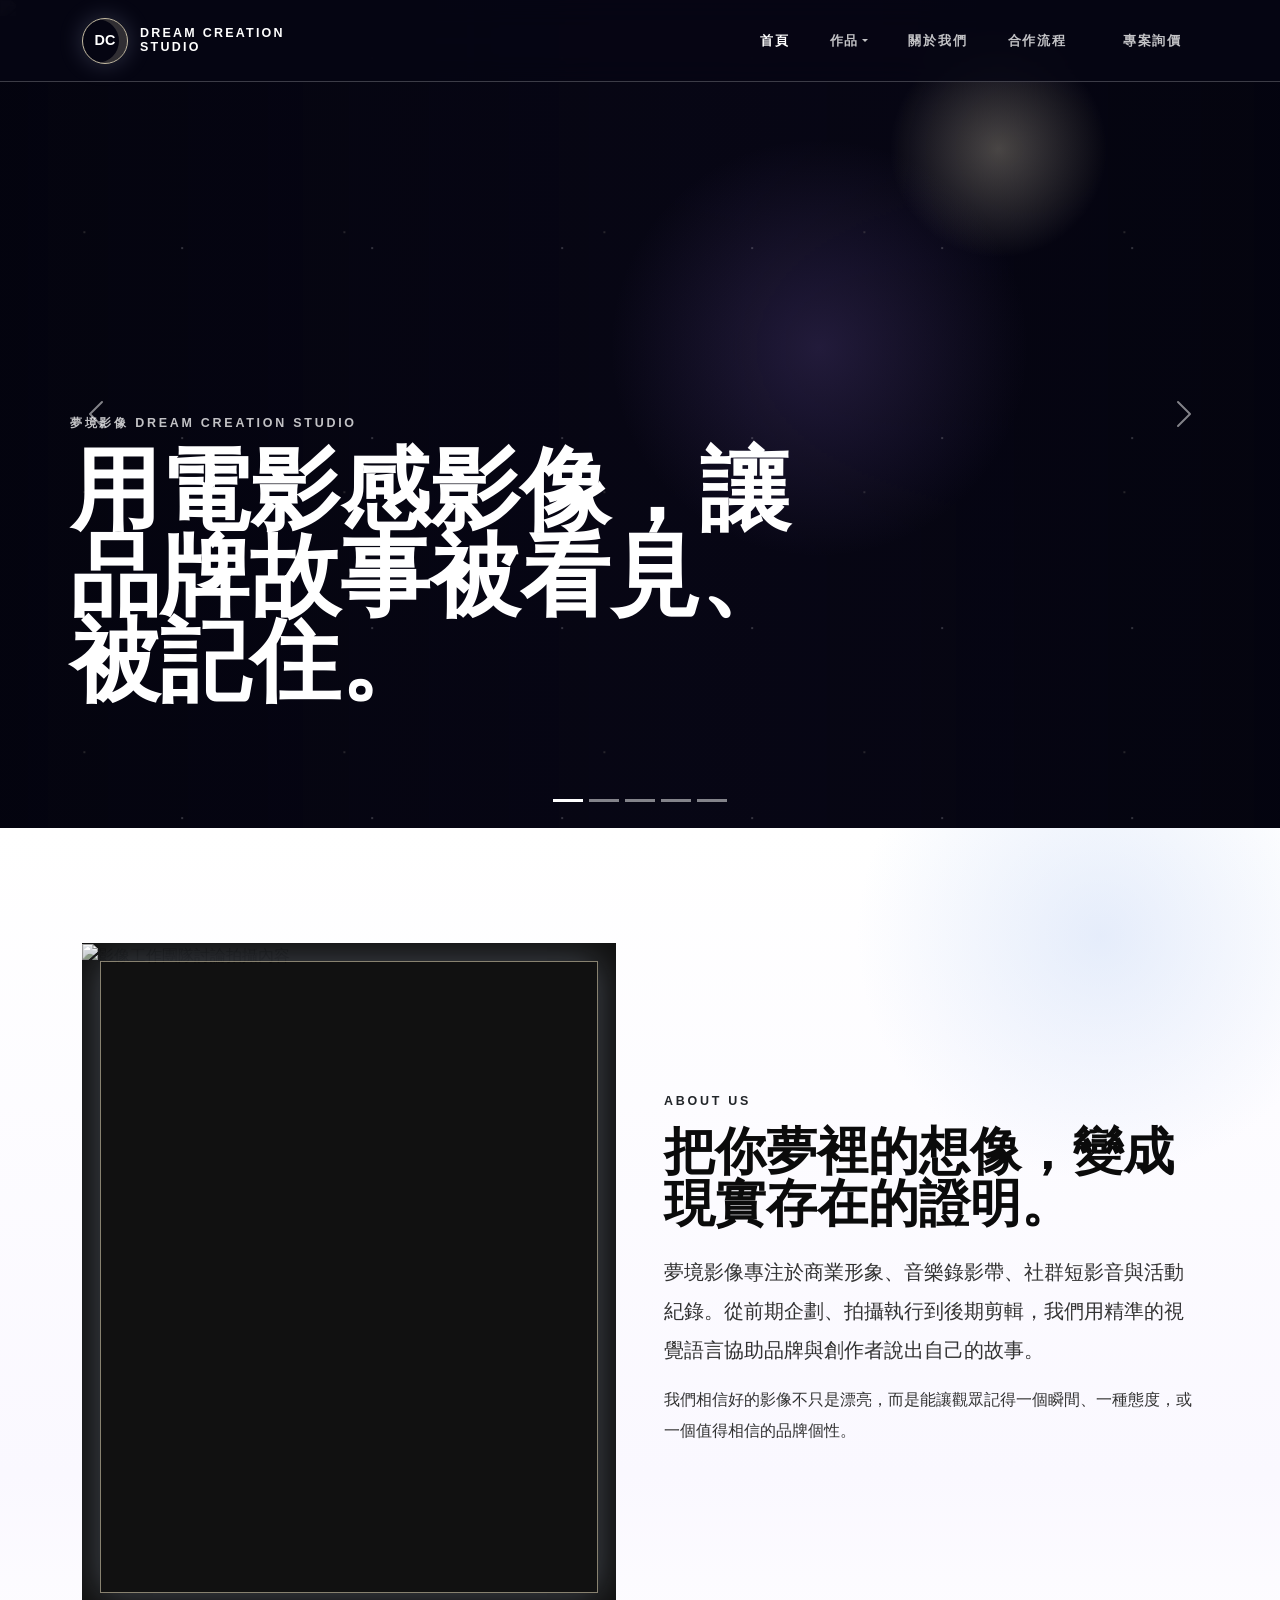
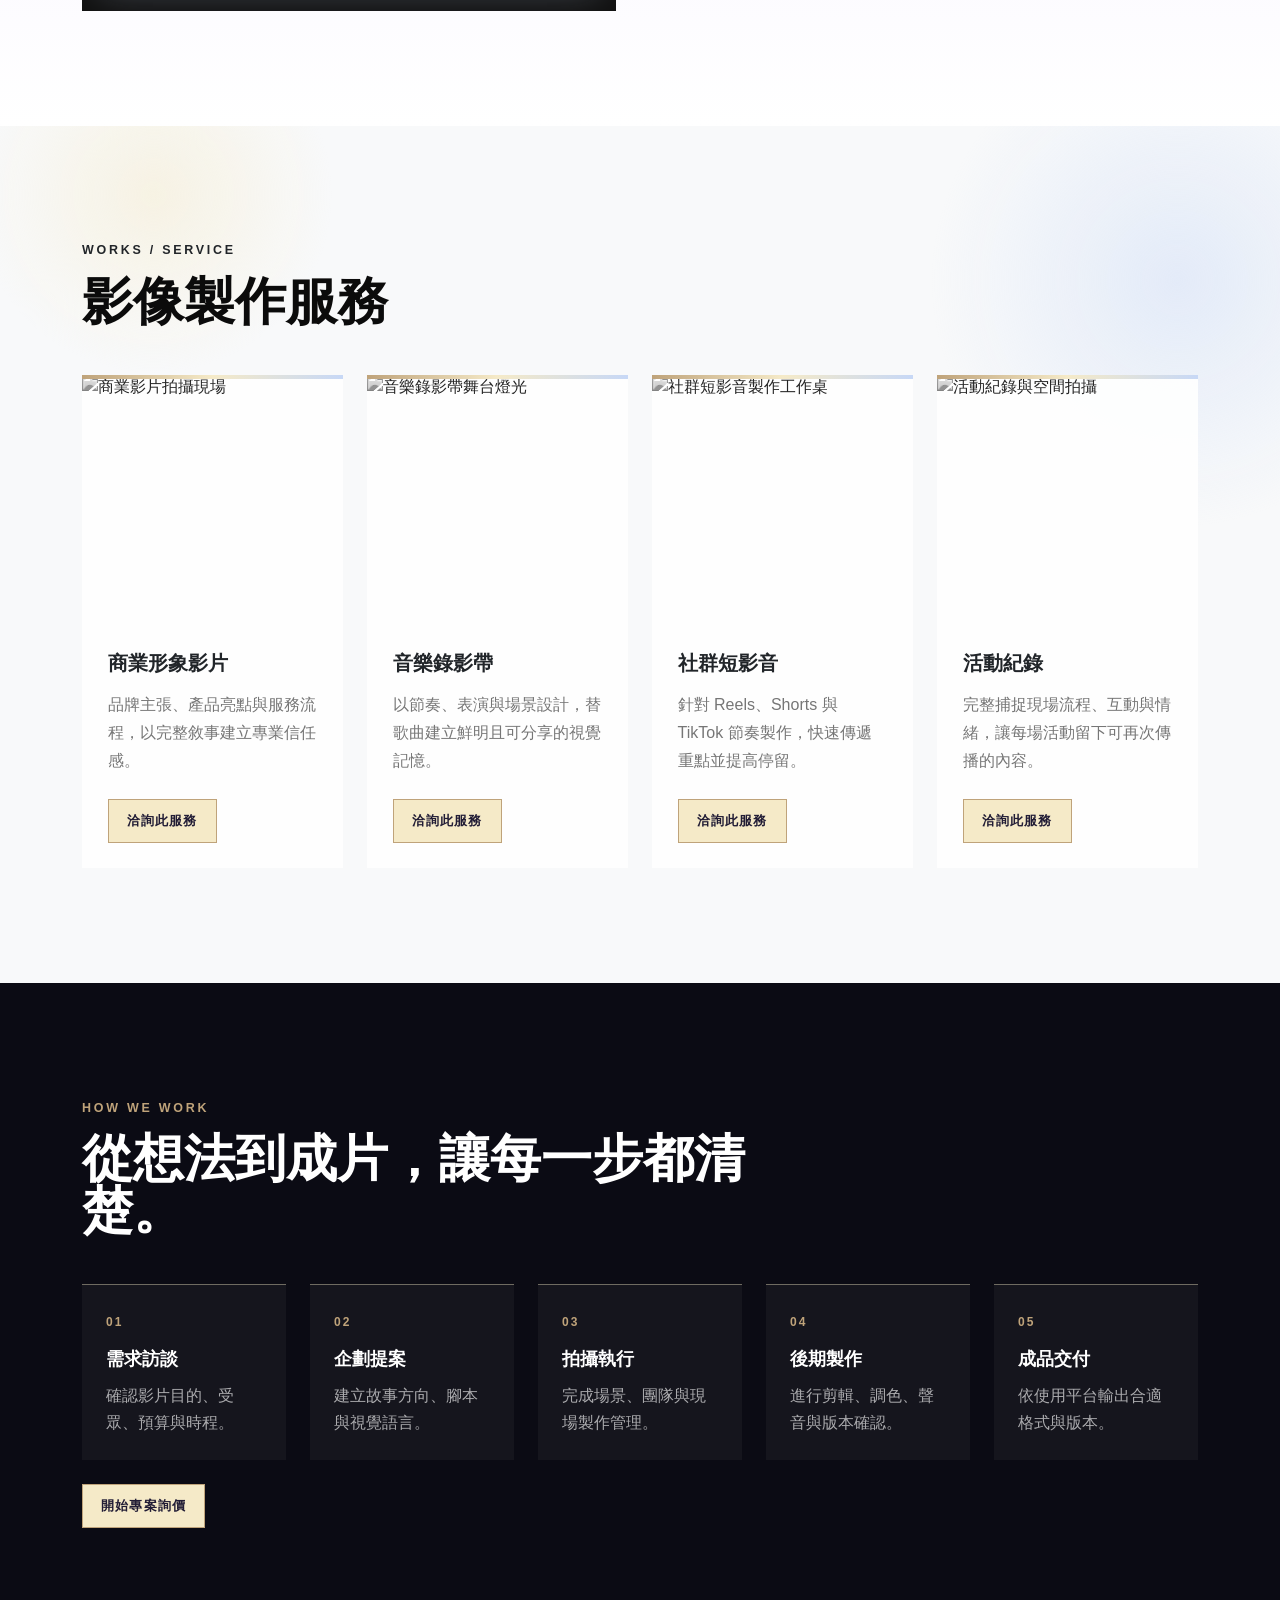
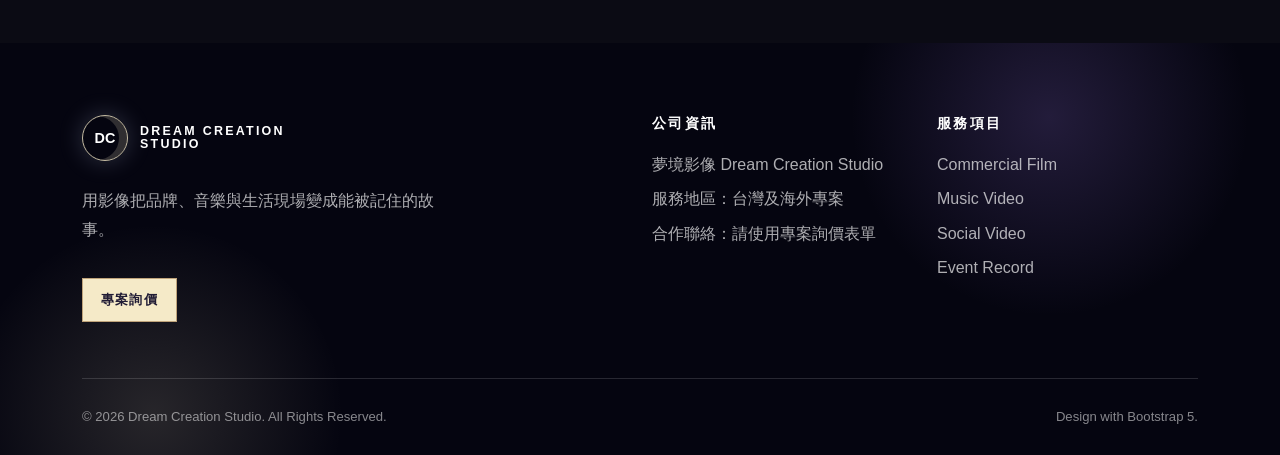
==== index.html @ 72cbb794 "更新網站並加入 Google Ads 轉換追蹤" ====
<!doctype html>
<html lang="zh-Hant">
  <head>
    <meta charset="utf-8">
    <meta name="viewport" content="width=device-width, initial-scale=1">
    <title>夢境影像 Dream Creation Studio｜商業影片、MV 與短影音製作</title>
    <meta name="description" content="夢境影像提供商業形象影片、音樂錄影帶、社群短影音與活動紀錄服務，從企劃、拍攝到後期製作，協助品牌與創作者說出值得被記住的故事。">
    <link href="bootstrap-5.3.8-dist/css/bootstrap.min.css" rel="stylesheet">
    <link rel="stylesheet" href="css/custom.css">
    <!-- 以下為Google tag GA4全域頁面追蹤(gtag.js) -->
    <script async src="https://www.googletagmanager.com/gtag/js?id=G-04LJ9PZG1F"></script>
    <script>
      window.dataLayer = window.dataLayer || [];
      function gtag(){dataLayer.push(arguments);}
      gtag('js', new Date());
      
      gtag('config', 'G-04LJ9PZG1F');
</script>


  </head>
  <body>
    <nav class="navbar navbar-expand-lg fixed-top navbar-dark studio-nav">
      <div class="container">
        <a class="navbar-brand" href="#top" aria-label="夢境影像 Dream Creation Studio 首頁">
          <span class="brand-mark">DC</span>
          <span class="brand-text">DREAM CREATION<br>STUDIO</span>
        </a>
        <button class="navbar-toggler" type="button" data-bs-toggle="collapse" data-bs-target="#mainNav" aria-controls="mainNav" aria-expanded="false" aria-label="切換選單">
          <span class="navbar-toggler-icon"></span>
        </button>
        <div class="collapse navbar-collapse" id="mainNav">
          <ul class="navbar-nav ms-auto align-items-lg-center gap-lg-4">
            <li class="nav-item"><a class="nav-link active" href="#top">首頁</a></li>
            <li class="nav-item dropdown">
              <a class="nav-link dropdown-toggle" href="commercial.html" role="button" data-bs-toggle="dropdown" aria-expanded="false">作品</a>
              <ul class="dropdown-menu dropdown-menu-dark">
                <li><a class="dropdown-item" href="commercial.html#commercial">商業影片</a></li>
                <li><a class="dropdown-item" href="commercial.html#music-video">音樂錄影帶</a></li>
                <li><a class="dropdown-item" href="commercial.html#social-video">社群短影音</a></li>
                <li><a class="dropdown-item" href="commercial.html#event-record">活動紀錄</a></li>
              </ul>
            </li>
            <li class="nav-item"><a class="nav-link" href="#about">關於我們</a></li>
            <li class="nav-item"><a class="nav-link" href="#process">合作流程</a></li>
            <li class="nav-item">
              <a class="nav-link btn btn-outline-light ms-lg-2 px-3" href="goal.html">專案詢價</a>
            </li>
          </ul>
        </div>
      </div>
    </nav>

    <main id="top">
      <section id="heroCarousel" class="carousel slide hero-carousel" data-bs-ride="carousel">
        <div class="carousel-indicators">
          <button type="button" data-bs-target="#heroCarousel" data-bs-slide-to="0" class="active" aria-current="true" aria-label="第一張"></button>
          <button type="button" data-bs-target="#heroCarousel" data-bs-slide-to="1" aria-label="第二張"></button>
          <button type="button" data-bs-target="#heroCarousel" data-bs-slide-to="2" aria-label="第三張"></button>
          <button type="button" data-bs-target="#heroCarousel" data-bs-slide-to="3" aria-label="第四張"></button>
          <button type="button" data-bs-target="#heroCarousel" data-bs-slide-to="4" aria-label="第五張"></button>
        </div>
        <div class="carousel-inner">
          <div class="carousel-item active">
            <img src="https://images.unsplash.com/photo-1492691527719-9d1e07e534b4?auto=format&fit=crop&w=1800&q=85" class="d-block w-100" alt="攝影棚中的專業攝影機">
            <div class="carousel-caption">
              <p class="section-kicker">夢境影像 Dream Creation Studio</p>
              <h1>用電影感影像，讓品牌故事被看見、被記住。</h1>
            </div>
          </div>
          <div class="carousel-item">
            <img src="https://images.unsplash.com/photo-1500530855697-b586d89ba3ee?auto=format&fit=crop&w=1800&q=85" class="d-block w-100" alt="戶外拍攝場景">
            <div class="carousel-caption">
              <p class="section-kicker">Commercial Film</p>
              <h2>我們不只製作影片。我們講述故事。</h2>
            </div>
          </div>
          <div class="carousel-item">
            <img src="https://images.unsplash.com/photo-1516280440614-37939bbacd81?auto=format&fit=crop&w=1800&q=85" class="d-block w-100" alt="演唱會舞台燈光">
            <div class="carousel-caption">
              <p class="section-kicker">Music Video</p>
              <h2>節奏、光線與敘事同步推進。</h2>
            </div>
          </div>
          <div class="carousel-item">
            <img src="https://images.unsplash.com/photo-1536240478700-b869070f9279?auto=format&fit=crop&w=1800&q=85" class="d-block w-100" alt="剪輯室與螢幕畫面">
            <div class="carousel-caption">
              <p class="section-kicker">Post Production</p>
              <h2>從初剪到成片，保留每個情緒轉折。</h2>
            </div>
          </div>
          <div class="carousel-item">
            <img src="https://images.unsplash.com/photo-1516035069371-29a1b244cc32?auto=format&fit=crop&w=1800&q=85" class="d-block w-100" alt="電影攝影機特寫">
            <div class="carousel-caption">
              <p class="section-kicker">Social Content</p>
              <h2>短影音也能有電影感的呼吸。</h2>
            </div>
          </div>
        </div>
        <button class="carousel-control-prev" type="button" data-bs-target="#heroCarousel" data-bs-slide="prev" aria-label="上一張">
          <span class="carousel-control-prev-icon" aria-hidden="true"></span>
        </button>
        <button class="carousel-control-next" type="button" data-bs-target="#heroCarousel" data-bs-slide="next" aria-label="下一張">
          <span class="carousel-control-next-icon" aria-hidden="true"></span>
        </button>
      </section>

      <section class="section-pad about-section" id="about">
        <div class="container">
          <div class="row align-items-center g-5">
            <div class="col-lg-6">
              <div class="about-image">
                <img src="https://images.unsplash.com/photo-1524253482453-3fed8d2fe12b?auto=format&fit=crop&w=1100&q=85" alt="影像工作團隊討論拍攝內容">
              </div>
            </div>
            <div class="col-lg-6">
              <p class="section-kicker text-dark">ABOUT US</p>
              <h2 class="display-title">把你夢裡的想像，變成現實存在的證明。</h2>
              <p class="lead-copy">夢境影像專注於商業形象、音樂錄影帶、社群短影音與活動紀錄。從前期企劃、拍攝執行到後期剪輯，我們用精準的視覺語言協助品牌與創作者說出自己的故事。</p>
              <p>我們相信好的影像不只是漂亮，而是能讓觀眾記得一個瞬間、一種態度，或一個值得相信的品牌個性。</p>
            </div>
          </div>
        </div>
      </section>

      <section class="section-pad product-section bg-light" id="products">
        <div class="container">
          <div class="section-heading">
            <p class="section-kicker text-dark">WORKS / SERVICE</p>
            <h2 class="display-title">影像製作服務</h2>
          </div>
          <div class="row g-4">
            <div class="col-md-6 col-xl-3">
              <article class="card product-card h-100">
                <img src="https://images.unsplash.com/photo-1505373877841-8d25f7d46678?auto=format&fit=crop&w=800&q=85" class="card-img-top" alt="商業影片拍攝現場">
                <div class="card-body">
                  <h3 class="card-title"><a href="commercial.html">商業形象影片</a></h3>
                  <p class="card-text">品牌主張、產品亮點與服務流程，以完整敘事建立專業信任感。</p>
                  <a href="goal.html?service=commercial" class="btnstyle" data-service-link="商業形象影片">洽詢此服務</a>
                </div>
              </article>
            </div>
            <div class="col-md-6 col-xl-3">
              <article class="card product-card h-100">
                <img src="https://images.unsplash.com/photo-1508973379184-7517410fb0bc?auto=format&fit=crop&w=800&q=85" class="card-img-top" alt="音樂錄影帶舞台燈光">
                <div class="card-body">
                  <h3 class="card-title">音樂錄影帶</h3>
                  <p class="card-text">以節奏、表演與場景設計，替歌曲建立鮮明且可分享的視覺記憶。</p>
                  <a href="goal.html?service=music-video" class="btnstyle" data-service-link="音樂錄影帶">洽詢此服務</a>
                </div>
              </article>
            </div>
            <div class="col-md-6 col-xl-3">
              <article class="card product-card h-100">
                <img src="https://images.unsplash.com/photo-1516321497487-e288fb19713f?auto=format&fit=crop&w=800&q=85" class="card-img-top" alt="社群短影音製作工作桌">
                <div class="card-body">
                  <h3 class="card-title">社群短影音</h3>
                  <p class="card-text">針對 Reels、Shorts 與 TikTok 節奏製作，快速傳遞重點並提高停留。</p>
                  <a href="goal.html?service=social-video" class="btnstyle" data-service-link="社群短影音">洽詢此服務</a>
                </div>
              </article>
            </div>
            <div class="col-md-6 col-xl-3">
              <article class="card product-card h-100">
                <img src="https://images.unsplash.com/photo-1497366754035-f200968a6e72?auto=format&fit=crop&w=800&q=85" class="card-img-top" alt="活動紀錄與空間拍攝">
                <div class="card-body">
                  <h3 class="card-title">活動紀錄</h3>
                  <p class="card-text">完整捕捉現場流程、互動與情緒，讓每場活動留下可再次傳播的內容。</p>
                  <a href="goal.html?service=event-record" class="btnstyle" data-service-link="活動紀錄">洽詢此服務</a>
                </div>
              </article>
            </div>
          </div>
        </div>
      </section>

      <section class="section-pad process-section" id="process">
        <div class="container">
          <div class="section-heading">
            <p class="section-kicker">HOW WE WORK</p>
            <h2 class="display-title">從想法到成片，讓每一步都清楚。</h2>
          </div>
          <div class="row g-4 process-grid">
            <div class="col-md-6 col-xl"><article><span>01</span><h3>需求訪談</h3><p>確認影片目的、受眾、預算與時程。</p></article></div>
            <div class="col-md-6 col-xl"><article><span>02</span><h3>企劃提案</h3><p>建立故事方向、腳本與視覺語言。</p></article></div>
            <div class="col-md-6 col-xl"><article><span>03</span><h3>拍攝執行</h3><p>完成場景、團隊與現場製作管理。</p></article></div>
            <div class="col-md-6 col-xl"><article><span>04</span><h3>後期製作</h3><p>進行剪輯、調色、聲音與版本確認。</p></article></div>
            <div class="col-md-6 col-xl"><article><span>05</span><h3>成品交付</h3><p>依使用平台輸出合適格式與版本。</p></article></div>
          </div>
          <a class="btnstyle mt-4" href="goal.html">開始專案詢價</a>
        </div>
      </section>
    </main>

    <footer class="site-footer" id="contact">
      <div class="container">
        <div class="row gy-4">
          <div class="col-lg-5">
            <a class="footer-brand" href="#top">
              <span class="brand-mark">DC</span>
              <span class="brand-text">DREAM CREATION<br>STUDIO</span>
            </a>
            <p class="footer-copy">用影像把品牌、音樂與生活現場變成能被記住的故事。</p>
            <a class="btnstyle" href="goal.html">專案詢價</a>
          </div>
          <div class="col-sm-6 col-lg-3 offset-lg-1">
            <h2 class="footer-title">公司資訊</h2>
            <ul class="footer-list">
              <li>夢境影像 Dream Creation Studio</li>
              <li>服務地區：台灣及海外專案</li>
              <li>合作聯絡：請使用專案詢價表單</li>
            </ul>
          </div>
          <div class="col-sm-6 col-lg-3">
            <h2 class="footer-title">服務項目</h2>
            <ul class="footer-list">
              <li>Commercial Film</li>
              <li>Music Video</li>
              <li>Social Video</li>
              <li>Event Record</li>
            </ul>
          </div>
        </div>
        <div class="copyright">
          <span>© 2026 Dream Creation Studio. All Rights Reserved.</span>
          <span>Design with Bootstrap 5.</span>
        </div>
      </div>
    </footer>

    <script>
      document.querySelectorAll('[data-service-link]').forEach(function (link) {
        link.addEventListener('click', function () {
          if (typeof gtag === 'function') {
            gtag('event', 'select_content', {
              content_type: 'service',
              item_id: link.dataset.serviceLink
            });
          }
        });
      });
    </script>
    <script src="bootstrap-5.3.8-dist/js/bootstrap.bundle.min.js"></script>
  </body>
</html>
---- css/custom.css ----
:root {
  --ink: #0b0b0b;
  --soft-ink: #323232;
  --paper: #f3f0f7;
  --line: rgba(255, 255, 255, 0.22);
  --muted: #767676;
  --dream: #bfa37a;
  --moon: #f5eac8;
  --mist: #c7d8f6;
}

html {
  scroll-behavior: smooth;
}

body {
  color: var(--ink);
  font-family: "Helvetica Neue", Arial, "Noto Sans TC", sans-serif;
  background: #fff;
  letter-spacing: 0;
}

img {
  max-width: 100%;
}

.studio-nav {
  min-height: 82px;
  background: rgba(7, 7, 20, 0.84);
  border-bottom: 1px solid var(--line);
  backdrop-filter: blur(14px);
}

.navbar-brand,
.footer-brand {
  display: inline-flex;
  align-items: center;
  gap: 12px;
  color: #fff;
  text-decoration: none;
}

.brand-mark {
  display: grid;
  width: 46px;
  height: 46px;
  place-items: center;
  border: 1px solid rgba(245, 234, 200, 0.8);
  border-radius: 50%;
  box-shadow: inset -8px 0 0 rgba(245, 234, 200, 0.18), 0 0 24px rgba(199, 216, 246, 0.22);
  font-size: 0.9rem;
  font-weight: 700;
}

.brand-text {
  font-size: 0.78rem;
  font-weight: 700;
  line-height: 1.12;
  letter-spacing: 0.18em;
}

.studio-nav .nav-link {
  color: rgba(255, 255, 255, 0.76);
  font-size: 0.8rem;
  font-weight: 700;
  letter-spacing: 0.14em;
  text-transform: uppercase;
}

.studio-nav .nav-link:hover,
.studio-nav .nav-link:focus,
.studio-nav .nav-link.active {
  color: #fff;
}

.dropdown-menu {
  --bs-dropdown-border-radius: 0;
  --bs-dropdown-link-hover-bg: #252525;
  border: 1px solid var(--line);
}

.hero-carousel {
  background: #050510;
}

.hero-carousel .carousel-item {
  height: clamp(620px, 92vh, 920px);
  min-height: 620px;
}

.hero-carousel img {
  height: 100%;
  object-fit: cover;
  filter: grayscale(70%) contrast(1.05) saturate(0.7);
  opacity: 0.66;
}

.hero-carousel .carousel-item::after {
  position: absolute;
  inset: 0;
  content: "";
  background:
    radial-gradient(circle at 78% 18%, rgba(245, 234, 200, 0.28), rgba(245, 234, 200, 0) 9%),
    radial-gradient(circle at 64% 42%, rgba(112, 87, 168, 0.26), rgba(112, 87, 168, 0) 22%),
    linear-gradient(90deg, rgba(4, 4, 15, 0.84), rgba(16, 12, 36, 0.26) 58%, rgba(4, 4, 15, 0.62));
  pointer-events: none;
}

.hero-carousel .carousel-item::before {
  position: absolute;
  inset: 0;
  z-index: 1;
  content: "";
  background-image:
    radial-gradient(circle, rgba(255, 255, 255, 0.72) 0 1px, transparent 1.5px),
    radial-gradient(circle, rgba(245, 234, 200, 0.55) 0 1px, transparent 1.5px);
  background-position: 8% 24%, 72% 18%;
  background-size: 190px 190px, 260px 260px;
  opacity: 0.25;
  pointer-events: none;
}

.carousel-caption {
  right: auto;
  bottom: 15%;
  left: max(1.5rem, calc((100vw - 1140px) / 2));
  z-index: 1;
  max-width: min(760px, calc(100vw - 3rem));
  padding: 0;
  text-align: left;
}

.carousel-caption h1,
.carousel-caption h2 {
  margin: 0;
  color: #fff;
  font-size: clamp(2.45rem, 7vw, 6.6rem);
  font-weight: 700;
  line-height: 0.95;
}

.section-kicker {
  margin-bottom: 1rem;
  color: rgba(255, 255, 255, 0.76);
  font-size: 0.78rem;
  font-weight: 800;
  letter-spacing: 0.22em;
  text-transform: uppercase;
}

.section-pad {
  padding: clamp(72px, 9vw, 128px) 0;
}

.about-section {
  position: relative;
  overflow: hidden;
  background:
    radial-gradient(circle at 86% 12%, rgba(199, 216, 246, 0.45), transparent 18%),
    linear-gradient(180deg, #fff, #faf8ff 72%, #fff);
}

.dream-orbit {
  position: absolute;
  top: 62px;
  right: max(18px, calc((100vw - 1140px) / 2));
  display: grid;
  gap: 12px;
  width: 140px;
  pointer-events: none;
}

.dream-orbit span {
  display: block;
  height: 1px;
  background: linear-gradient(90deg, transparent, rgba(112, 87, 168, 0.42), transparent);
}

.dream-orbit span:nth-child(2) {
  width: 72%;
  margin-left: auto;
}

.dream-orbit span:nth-child(3) {
  width: 44%;
  margin-left: 22%;
}

.about-image {
  position: relative;
  overflow: hidden;
  aspect-ratio: 4 / 5;
  background: #111;
}

.about-image::after {
  position: absolute;
  inset: 18px;
  content: "";
  border: 1px solid rgba(245, 234, 200, 0.52);
  box-shadow: 0 0 34px rgba(199, 216, 246, 0.28);
  pointer-events: none;
}

.about-image img {
  width: 100%;
  height: 100%;
  object-fit: cover;
  filter: grayscale(78%) saturate(0.82);
  transition: transform 0.45s ease;
}

.about-image:hover img {
  transform: scale(1.04);
}

.display-title {
  margin-bottom: 1.5rem;
  font-size: clamp(2rem, 4vw, 4.4rem);
  font-weight: 800;
  line-height: 1;
}

.lead-copy {
  color: var(--soft-ink);
  font-size: clamp(1.05rem, 2vw, 1.28rem);
  line-height: 1.9;
}

.dream-tags {
  display: flex;
  flex-wrap: wrap;
  gap: 10px;
  margin-top: 2rem;
}

.dream-tags span {
  padding: 0.55rem 0.9rem;
  color: #211c35;
  font-size: 0.76rem;
  font-weight: 800;
  letter-spacing: 0.14em;
  text-transform: uppercase;
  border: 1px solid rgba(112, 87, 168, 0.28);
  border-radius: 999px;
  background: rgba(255, 255, 255, 0.66);
}

.about-section p:not(.section-kicker) {
  color: var(--soft-ink);
  line-height: 1.9;
}

.product-section {
  background:
    radial-gradient(circle at 12% 8%, rgba(245, 234, 200, 0.45), transparent 13%),
    radial-gradient(circle at 92% 18%, rgba(199, 216, 246, 0.42), transparent 18%),
    var(--paper);
}

.section-heading {
  max-width: 720px;
  margin-bottom: 3rem;
}

.product-card {
  position: relative;
  overflow: hidden;
  border: 0;
  border-radius: 0;
  background: rgba(255, 255, 255, 0.9);
  box-shadow: none;
  transition: transform 0.25s ease, box-shadow 0.25s ease;
}

.product-card::before {
  position: absolute;
  top: 0;
  left: 0;
  z-index: 1;
  width: 100%;
  height: 4px;
  content: "";
  background: linear-gradient(90deg, var(--dream), var(--moon), var(--mist));
}

.product-card:hover {
  transform: translateY(-8px);
  box-shadow: 0 24px 60px rgba(0, 0, 0, 0.12);
}

.product-card .card-img-top {
  height: 250px;
  object-fit: cover;
  filter: grayscale(100%);
  border-radius: 0;
}

.product-card .card-body {
  min-height: 220px;
  padding: 1.6rem;
}

.card-label {
  display: block;
  margin-bottom: 0.85rem;
  color: var(--dream);
  font-size: 0.68rem;
  font-weight: 800;
  letter-spacing: 0.16em;
}

.service-symbol {
  position: relative;
  display: block;
  width: 42px;
  height: 42px;
  margin-bottom: 1.25rem;
  border: 1px solid rgba(191, 163, 122, 0.55);
  border-radius: 50%;
}

.service-symbol::before,
.service-symbol::after {
  position: absolute;
  content: "";
}

.service-symbol::before {
  inset: 11px 13px;
  border: 1px solid var(--dream);
  border-radius: 3px;
}

.service-symbol::after {
  top: 15px;
  right: 8px;
  width: 9px;
  height: 12px;
  border: 1px solid var(--dream);
  transform: skewY(-18deg);
}

.service-symbol-frame::before {
  inset: 10px;
  border-radius: 0;
  box-shadow: inset 7px 0 0 rgba(191, 163, 122, 0.18);
}

.service-symbol-frame::after {
  inset: 17px 8px auto;
  width: 24px;
  height: 1px;
  border: 0;
  background: var(--dream);
  transform: none;
}

.service-symbol-spark::before {
  top: 9px;
  left: 20px;
  width: 1px;
  height: 24px;
  border: 0;
  background: var(--dream);
}

.service-symbol-spark::after {
  top: 20px;
  left: 9px;
  width: 24px;
  height: 1px;
  border: 0;
  background: var(--dream);
  transform: rotate(0deg);
}

.service-symbol-share::before {
  top: 11px;
  left: 11px;
  width: 7px;
  height: 7px;
  border: 1px solid var(--dream);
  border-radius: 50%;
  box-shadow: 15px 9px 0 -1px #fff, 15px 9px 0 0 var(--dream), 2px 18px 0 -1px #fff, 2px 18px 0 0 var(--dream);
}

.service-symbol-share::after {
  top: 19px;
  left: 16px;
  width: 17px;
  height: 1px;
  border: 0;
  background: var(--dream);
  transform: rotate(28deg);
  transform-origin: left center;
}

.product-card .card-title {
  margin-bottom: 1rem;
  font-size: 1.25rem;
  font-weight: 800;
}

.product-card .card-title a {
  color: inherit;
  text-decoration: none;
}

.product-card .card-title a:hover,
.product-card .card-title a:focus {
  color: var(--dream);
}

.product-card .card-text {
  color: var(--muted);
  line-height: 1.75;
}

.btnstyle {
  display: inline-block;
  padding: 0.7rem 1.15rem;
  margin-top: 0.5rem;
  color: #211c35;
  font-size: 0.82rem;
  font-weight: 800;
  letter-spacing: 0.08em;
  text-decoration: none;
  background: var(--moon);
  border: 1px solid var(--dream);
  transition: color 0.2s ease, background 0.2s ease, transform 0.2s ease;
}

.btnstyle:hover,
.btnstyle:focus {
  color: #fff;
  background: var(--dream);
  transform: translateY(-2px);
}

.portfolio-hero {
  padding: clamp(88px, 13vw, 160px) 0 clamp(72px, 9vw, 112px);
  color: #fff;
  background:
    radial-gradient(circle at 80% 18%, rgba(245, 234, 200, 0.25), transparent 14%),
    radial-gradient(circle at 66% 52%, rgba(112, 87, 168, 0.32), transparent 28%),
    #050510;
}

.portfolio-hero .lead-copy {
  max-width: 680px;
  color: rgba(255, 255, 255, 0.74);
}

.portfolio-section {
  background: var(--paper);
}

.portfolio-card {
  padding: 2rem;
  background: #fff;
  border-top: 4px solid var(--dream);
  box-shadow: 0 16px 45px rgba(0, 0, 0, 0.08);
}

.portfolio-card h2 {
  margin-bottom: 1rem;
  font-size: 1.45rem;
  font-weight: 800;
}

.portfolio-card p:not(.section-kicker) {
  color: var(--muted);
  line-height: 1.8;
}

.portfolio-link {
  display: inline-block;
  margin-top: 1rem;
  color: #211c35;
  font-weight: 800;
  text-decoration-color: var(--dream);
  text-underline-offset: 0.3em;
}

.portfolio-link:hover,
.portfolio-link:focus {
  color: var(--dream);
}

.process-section {
  color: #fff;
  background: #0b0b14;
}

.process-section .section-kicker {
  color: var(--dream);
}

.process-grid article {
  height: 100%;
  padding: 1.5rem;
  border-top: 1px solid rgba(245, 234, 200, 0.4);
  background: rgba(255, 255, 255, 0.04);
}

.process-grid span {
  color: var(--dream);
  font-size: 0.75rem;
  font-weight: 800;
  letter-spacing: 0.18em;
}

.process-grid h3 {
  margin: 1rem 0 0.75rem;
  font-size: 1.1rem;
  font-weight: 800;
}

.process-grid p {
  margin: 0;
  color: rgba(255, 255, 255, 0.64);
  line-height: 1.7;
}

.portfolio-filter {
  display: flex;
  flex-wrap: wrap;
  gap: 0.75rem;
  margin-top: 2rem;
}

.portfolio-filter a {
  padding: 0.65rem 1rem;
  color: #fff;
  font-size: 0.82rem;
  font-weight: 700;
  text-decoration: none;
  border: 1px solid rgba(255, 255, 255, 0.3);
}

.portfolio-filter a:hover,
.portfolio-filter a:focus {
  color: #111;
  background: var(--moon);
}

.portfolio-group {
  padding-top: 92px;
  margin-top: -48px;
  margin-bottom: 5rem;
}

.portfolio-group > h2 {
  margin-bottom: 1.75rem;
  font-size: clamp(1.9rem, 4vw, 3.5rem);
  font-weight: 800;
}

.portfolio-card h3 {
  font-size: 1.45rem;
  font-weight: 800;
}

.portfolio-placeholder {
  display: inline-block;
  padding: 0.5rem 0.75rem;
  margin-top: 1rem;
  color: var(--muted);
  font-size: 0.78rem;
  border: 1px dashed rgba(0, 0, 0, 0.25);
}

.portfolio-cta {
  padding: clamp(2rem, 5vw, 4rem);
  color: #fff;
  background: #0b0b14;
}

.portfolio-cta p {
  max-width: 700px;
  color: rgba(255, 255, 255, 0.7);
}

.inquiry-hero {
  padding: clamp(80px, 12vw, 150px) 0;
  color: #fff;
  background: radial-gradient(circle at 80% 20%, rgba(191, 163, 122, 0.25), transparent 22%), #050510;
}

.inquiry-hero .lead-copy {
  max-width: 720px;
  color: rgba(255, 255, 255, 0.72);
}

.inquiry-section {
  background: var(--paper);
}

.inquiry-tips {
  display: grid;
  gap: 0.75rem;
  padding-left: 1.25rem;
  line-height: 1.7;
}

.form-note {
  padding: 1rem;
  margin-top: 2rem;
  color: #5f501f;
  font-size: 0.88rem;
  line-height: 1.7;
  border-left: 3px solid var(--dream);
  background: #fff8df;
}

.inquiry-form,
.form-success {
  padding: clamp(1.5rem, 4vw, 3rem);
  background: #fff;
}

.inquiry-form .form-label {
  font-size: 0.85rem;
  font-weight: 800;
}

.inquiry-form .form-control,
.inquiry-form .form-select {
  min-height: 50px;
  border-radius: 0;
  border-color: #c9c5ca;
}

.inquiry-form textarea.form-control {
  min-height: 150px;
}

.inquiry-form .form-control:focus,
.inquiry-form .form-select:focus {
  border-color: var(--dream);
  box-shadow: 0 0 0 0.2rem rgba(191, 163, 122, 0.2);
}

.form-success h2 {
  font-weight: 800;
}

.site-footer {
  padding: 72px 0 28px;
  color: #fff;
  background:
    radial-gradient(circle at 82% 18%, rgba(112, 87, 168, 0.28), transparent 18%),
    radial-gradient(circle at 12% 90%, rgba(245, 234, 200, 0.14), transparent 16%),
    #050510;
}

.footer-copy {
  max-width: 380px;
  margin: 1.6rem 0;
  color: rgba(255, 255, 255, 0.68);
  line-height: 1.8;
}

.social-links {
  display: flex;
  gap: 12px;
}

.social-links a {
  display: grid;
  width: 42px;
  height: 42px;
  place-items: center;
  color: #fff;
  border: 1px solid rgba(255, 255, 255, 0.28);
  text-decoration: none;
  transition: background 0.2s ease, color 0.2s ease;
}

.social-links a:hover,
.social-links a:focus {
  color: #000;
  background: #fff;
}

.footer-title {
  margin-bottom: 1.25rem;
  font-size: 0.9rem;
  font-weight: 800;
  letter-spacing: 0.16em;
  text-transform: uppercase;
}

.footer-list {
  display: grid;
  gap: 0.65rem;
  padding: 0;
  margin: 0;
  color: rgba(255, 255, 255, 0.68);
  list-style: none;
}

.copyright {
  display: flex;
  justify-content: space-between;
  gap: 1rem;
  padding-top: 28px;
  margin-top: 56px;
  color: rgba(255, 255, 255, 0.52);
  font-size: 0.82rem;
  border-top: 1px solid rgba(255, 255, 255, 0.14);
}

@media (max-width: 991.98px) {
  .studio-nav {
    min-height: 74px;
  }

  .navbar-collapse {
    padding: 1.2rem 0;
  }

  .studio-nav .navbar-collapse {
    max-height: calc(100vh - 74px);
    overflow-y: auto;
  }

  .studio-nav .btn.nav-link {
    display: inline-block;
    margin-top: 0.75rem;
  }

  .hero-carousel .carousel-item {
    height: 760px;
  }
}

@media (max-width: 575.98px) {
  .hero-carousel .carousel-item {
    height: 680px;
    min-height: 680px;
  }

  .carousel-caption {
    bottom: 12%;
  }

  .copyright {
    flex-direction: column;
  }
}
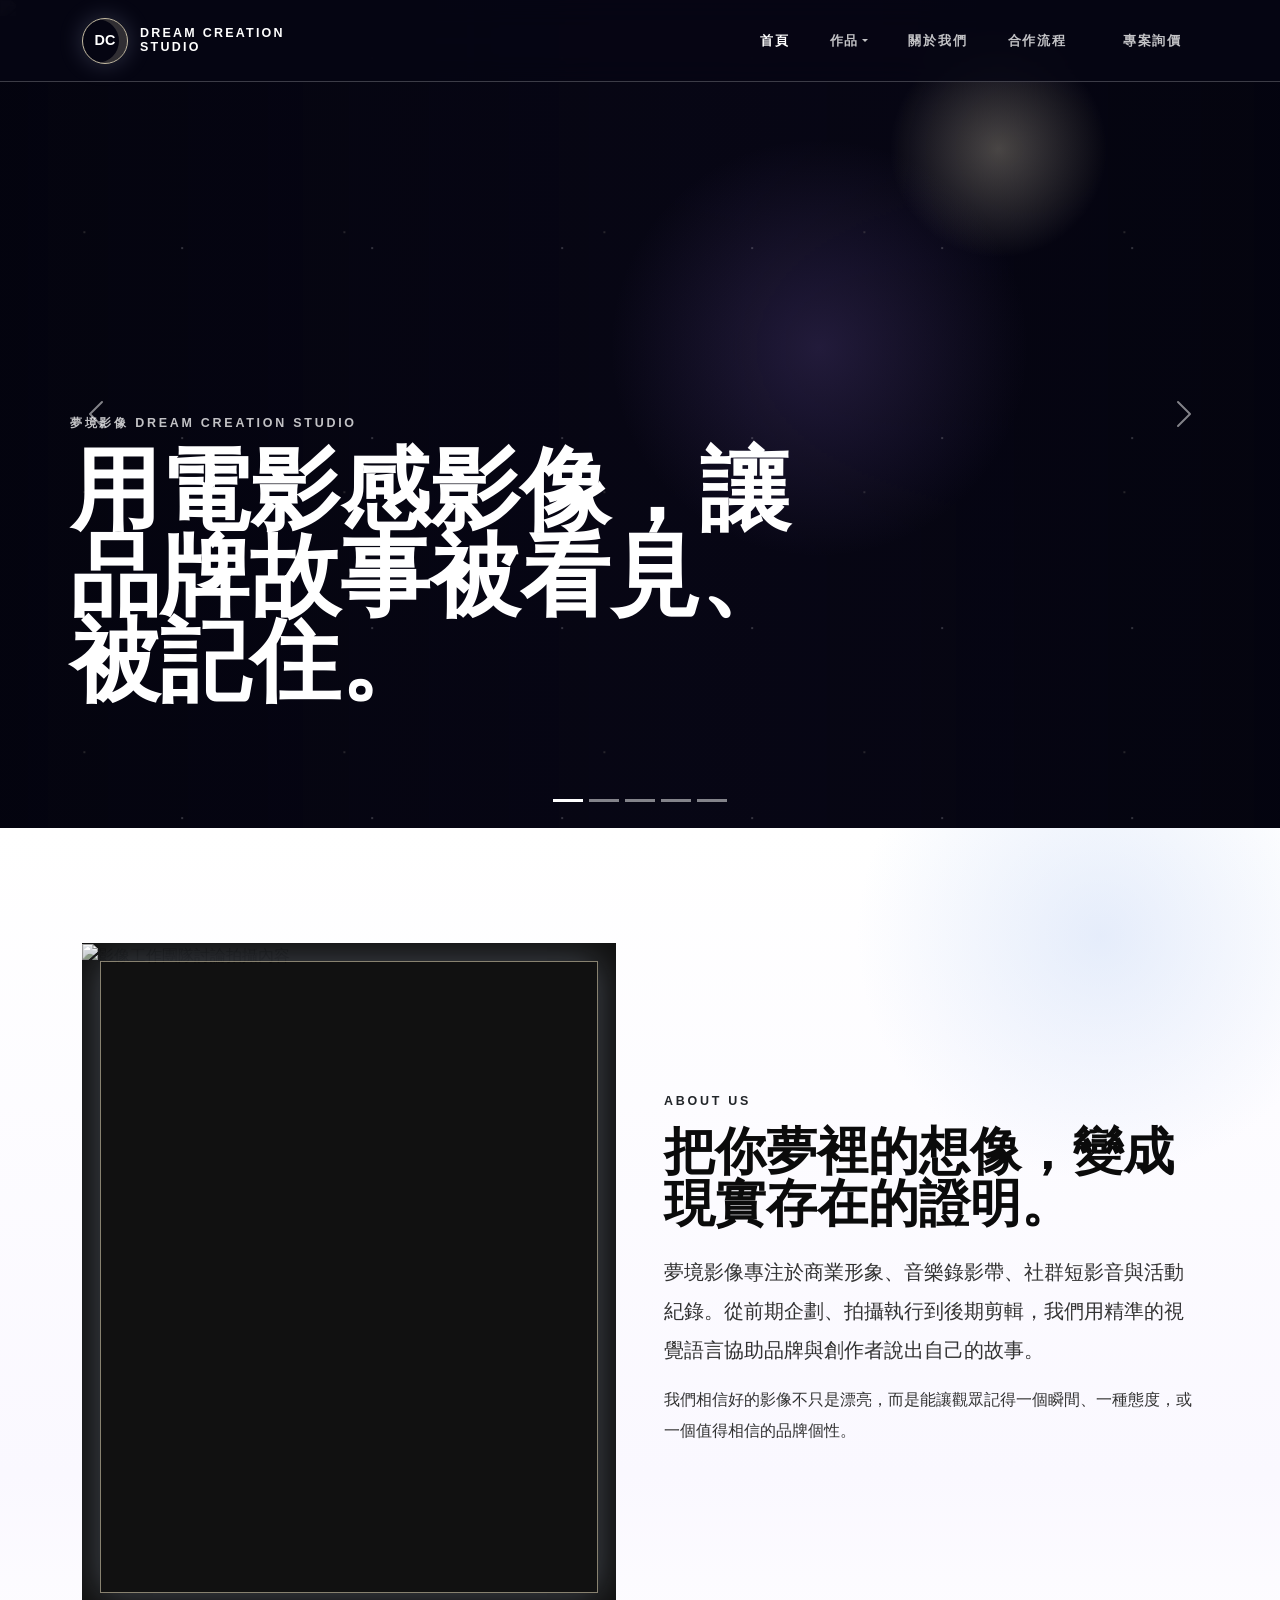
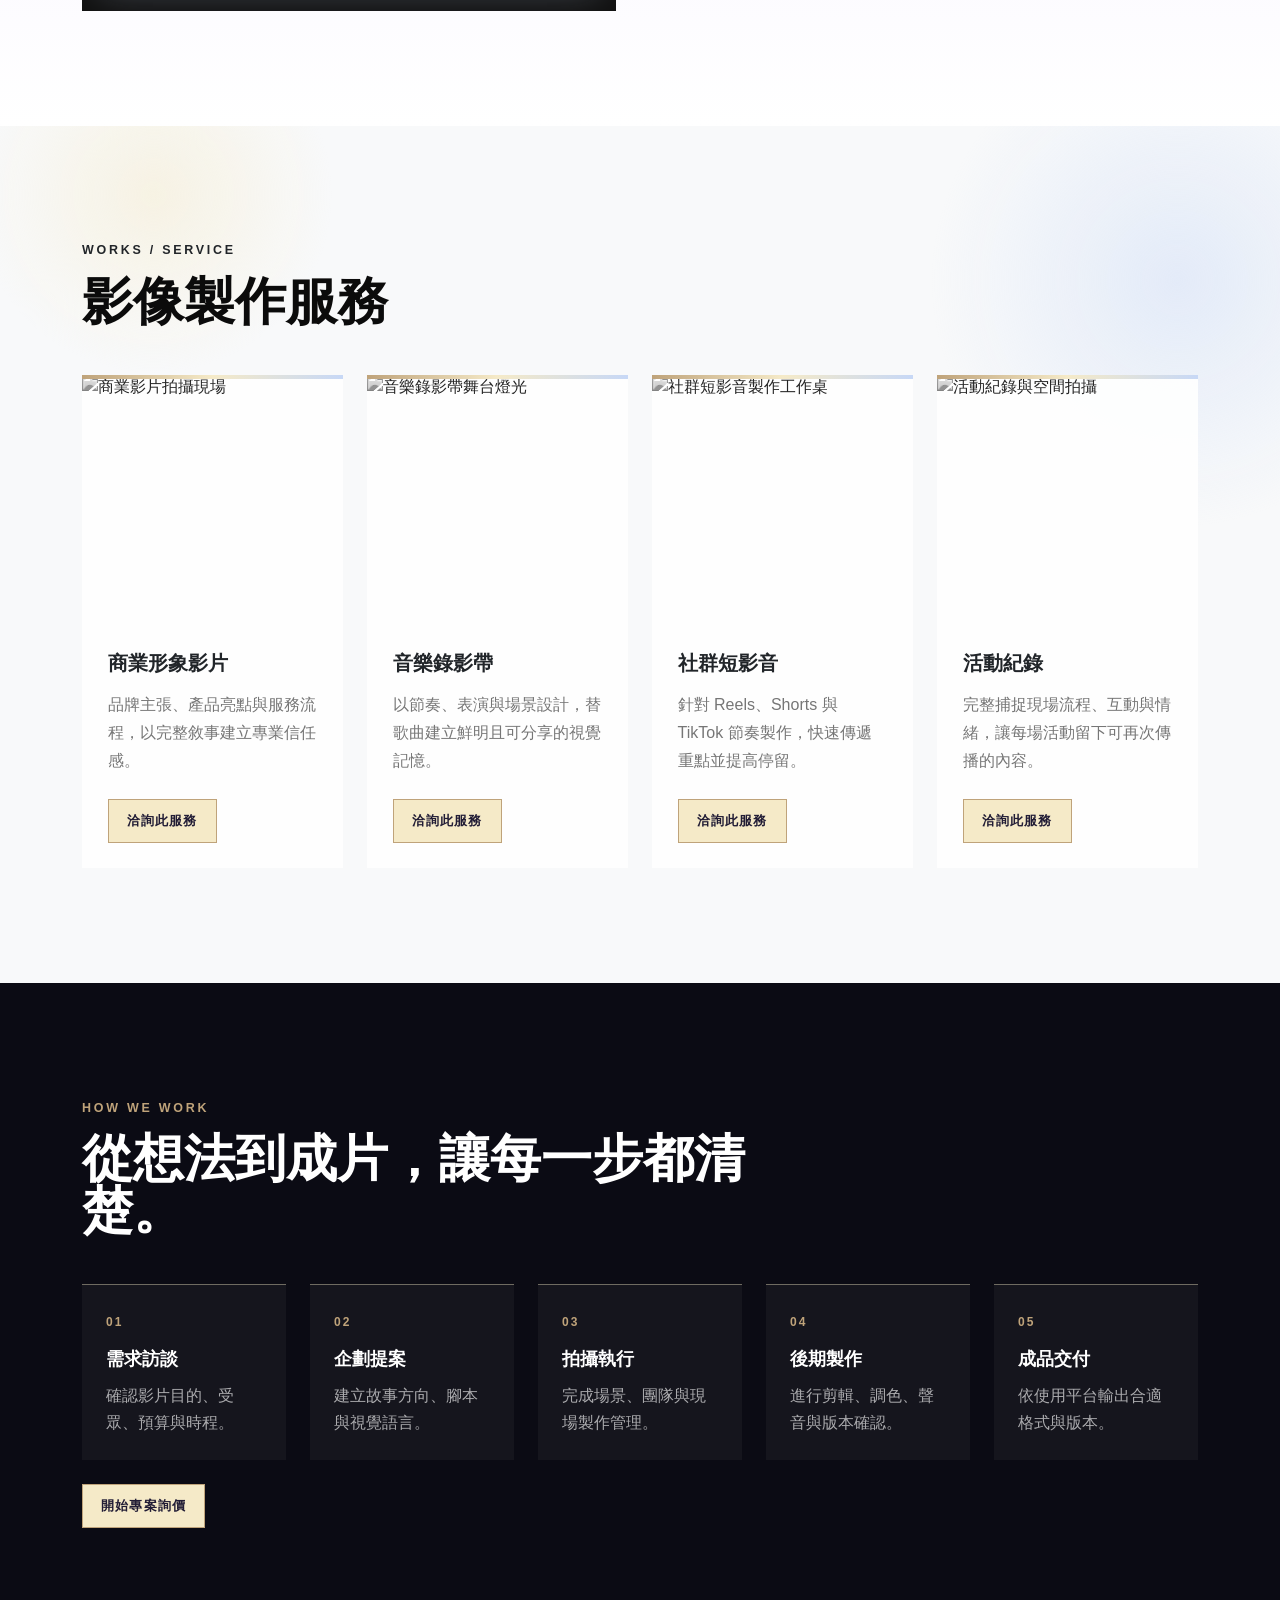
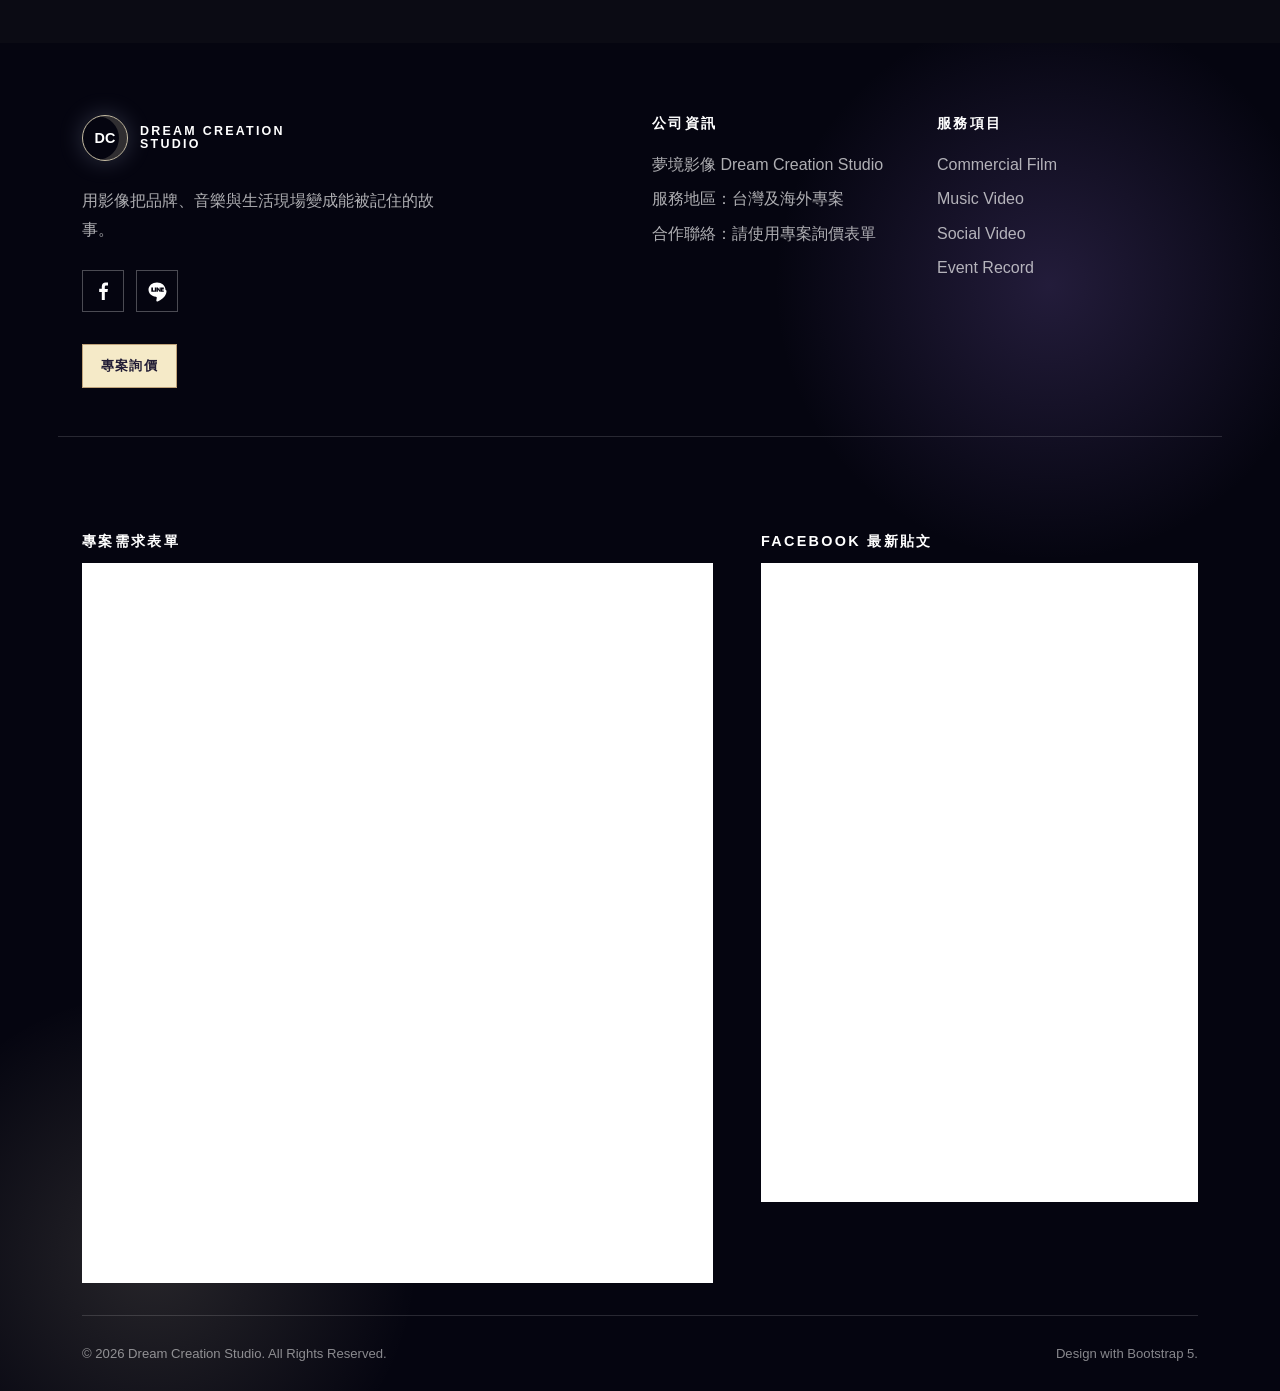
==== commit 5a7bc774: "加入頁尾表單與社群內容" ====
--- a/index.html
+++ b/index.html
@@ -7,17 +7,15 @@
     <meta name="description" content="夢境影像提供商業形象影片、音樂錄影帶、社群短影音與活動紀錄服務，從企劃、拍攝到後期製作，協助品牌與創作者說出值得被記住的故事。">
     <link href="bootstrap-5.3.8-dist/css/bootstrap.min.css" rel="stylesheet">
     <link rel="stylesheet" href="css/custom.css">
-    <!-- 以下為Google tag GA4全域頁面追蹤(gtag.js) -->
+    <!-- Google tag：GA4 與 Google Ads -->
     <script async src="https://www.googletagmanager.com/gtag/js?id=G-04LJ9PZG1F"></script>
     <script>
       window.dataLayer = window.dataLayer || [];
       function gtag(){dataLayer.push(arguments);}
       gtag('js', new Date());
-      
       gtag('config', 'G-04LJ9PZG1F');
-</script>
-
-
+      gtag('config', 'AW-18338774301');
+    </script>
   </head>
   <body>
     <nav class="navbar navbar-expand-lg fixed-top navbar-dark studio-nav">
@@ -44,7 +42,7 @@
             <li class="nav-item"><a class="nav-link" href="#about">關於我們</a></li>
             <li class="nav-item"><a class="nav-link" href="#process">合作流程</a></li>
             <li class="nav-item">
-              <a class="nav-link btn btn-outline-light ms-lg-2 px-3" href="goal.html">專案詢價</a>
+              <a class="nav-link btn btn-outline-light ms-lg-2 px-3" href="inquiry.html">專案詢價</a>
             </li>
           </ul>
         </div>
@@ -136,7 +134,7 @@
                 <div class="card-body">
                   <h3 class="card-title"><a href="commercial.html">商業形象影片</a></h3>
                   <p class="card-text">品牌主張、產品亮點與服務流程，以完整敘事建立專業信任感。</p>
-                  <a href="goal.html?service=commercial" class="btnstyle" data-service-link="商業形象影片">洽詢此服務</a>
+                  <a href="inquiry.html?service=commercial" class="btnstyle" data-service-link="商業形象影片">洽詢此服務</a>
                 </div>
               </article>
             </div>
@@ -146,7 +144,7 @@
                 <div class="card-body">
                   <h3 class="card-title">音樂錄影帶</h3>
                   <p class="card-text">以節奏、表演與場景設計，替歌曲建立鮮明且可分享的視覺記憶。</p>
-                  <a href="goal.html?service=music-video" class="btnstyle" data-service-link="音樂錄影帶">洽詢此服務</a>
+                  <a href="inquiry.html?service=music-video" class="btnstyle" data-service-link="音樂錄影帶">洽詢此服務</a>
                 </div>
               </article>
             </div>
@@ -156,7 +154,7 @@
                 <div class="card-body">
                   <h3 class="card-title">社群短影音</h3>
                   <p class="card-text">針對 Reels、Shorts 與 TikTok 節奏製作，快速傳遞重點並提高停留。</p>
-                  <a href="goal.html?service=social-video" class="btnstyle" data-service-link="社群短影音">洽詢此服務</a>
+                  <a href="inquiry.html?service=social-video" class="btnstyle" data-service-link="社群短影音">洽詢此服務</a>
                 </div>
               </article>
             </div>
@@ -166,7 +164,7 @@
                 <div class="card-body">
                   <h3 class="card-title">活動紀錄</h3>
                   <p class="card-text">完整捕捉現場流程、互動與情緒，讓每場活動留下可再次傳播的內容。</p>
-                  <a href="goal.html?service=event-record" class="btnstyle" data-service-link="活動紀錄">洽詢此服務</a>
+                  <a href="inquiry.html?service=event-record" class="btnstyle" data-service-link="活動紀錄">洽詢此服務</a>
                 </div>
               </article>
             </div>
@@ -187,7 +185,7 @@
             <div class="col-md-6 col-xl"><article><span>04</span><h3>後期製作</h3><p>進行剪輯、調色、聲音與版本確認。</p></article></div>
             <div class="col-md-6 col-xl"><article><span>05</span><h3>成品交付</h3><p>依使用平台輸出合適格式與版本。</p></article></div>
           </div>
-          <a class="btnstyle mt-4" href="goal.html">開始專案詢價</a>
+          <a class="btnstyle mt-4" href="inquiry.html">開始專案詢價</a>
         </div>
       </section>
     </main>
@@ -201,7 +199,19 @@
               <span class="brand-text">DREAM CREATION<br>STUDIO</span>
             </a>
             <p class="footer-copy">用影像把品牌、音樂與生活現場變成能被記住的故事。</p>
-            <a class="btnstyle" href="goal.html">專案詢價</a>
+            <div class="social-links mb-4" aria-label="社群與聯絡連結">
+              <a class="social-link-facebook" href="https://www.facebook.com/dreamtrue0101" target="_blank" rel="noopener noreferrer" aria-label="前往夢境影像 Facebook 粉絲專頁">
+                <svg viewBox="0 0 24 24" aria-hidden="true" focusable="false">
+                  <path d="M13.8 21v-8h2.7l.4-3.1h-3.1v-2c0-.9.3-1.5 1.6-1.5H17V3.6c-.7-.1-1.5-.2-2.3-.2-2.3 0-3.9 1.4-3.9 4.1v2.3H8.2V13h2.6v8h3z"/>
+                </svg>
+              </a>
+              <a class="social-link-line" href="https://lin.ee/uQnCVNu" target="_blank" rel="noopener noreferrer" aria-label="加入夢境影像 LINE 官方帳號">
+                <svg viewBox="0 0 24 24" aria-hidden="true" focusable="false">
+                  <path d="M20.5 10.7c0-4-3.8-7.2-8.5-7.2s-8.5 3.2-8.5 7.2c0 3.6 3.2 6.6 7.4 7.1.3.1.7.2.8.5.1.2.1.6 0 1l-.3 1.8c-.1.5-.4 2 1.8 1.1 2.2-.9 5.9-3.5 7.1-6 .8-1.2 1.2-2.8 1.2-4.5zM8 12.8H6.3V8.6H8v2.8h1.7v1.4H8zm3.2 0H9.8V8.6h1.4v4.2zm4.8 0h-1.4l-1.7-2.3v2.3h-1.4V8.6h1.4l1.7 2.3V8.6H16v4.2zm2.8-2.9h-1.6v.5h1.5v1.1h-1.5v.4h1.6v.9h-3V8.6h3v1.3z"/>
+                </svg>
+              </a>
+            </div>
+            <a class="btnstyle" href="inquiry.html">專案詢價</a>
           </div>
           <div class="col-sm-6 col-lg-3 offset-lg-1">
             <h2 class="footer-title">公司資訊</h2>
@@ -219,6 +229,29 @@
               <li>Social Video</li>
               <li>Event Record</li>
             </ul>
+          </div>
+        </div>
+        <div class="row g-4 g-xl-5 footer-embeds">
+          <div class="col-xl-7">
+            <h2 class="footer-title">專案需求表單</h2>
+            <div class="google-form-embed">
+              <iframe
+                src="https://docs.google.com/forms/d/e/1FAIpQLSczT23ngmKVUCwNJrPvs_Ux1d7HJBcaOOe3u4-B6sFYFot8tw/viewform?embedded=true"
+                title="夢境影像專案需求表單"
+                loading="lazy">載入中…</iframe>
+            </div>
+          </div>
+          <div class="col-xl-5">
+            <h2 class="footer-title">Facebook 最新貼文</h2>
+            <div class="facebook-post-embed">
+              <iframe
+                src="https://www.facebook.com/plugins/post.php?href=https%3A%2F%2Fwww.facebook.com%2Fdreamtrue0101%2Fposts%2Fpfbid0KQuRxFpZDYzKTW2NbsFKoe9ucHCcCgeF5C6qheaE3tBoeCpvsiQw7BToQGqv9yhbl&amp;show_text=true&amp;width=100%"
+                title="夢境影像 Facebook 最新貼文"
+                loading="lazy"
+                scrolling="no"
+                allowfullscreen
+                allow="autoplay; clipboard-write; encrypted-media; picture-in-picture; web-share"></iframe>
+            </div>
           </div>
         </div>
         <div class="copyright">
--- a/css/custom.css
+++ b/css/custom.css
@@ -678,6 +678,26 @@
   transition: background 0.2s ease, color 0.2s ease;
 }
 
+.social-links svg {
+  width: 24px;
+  height: 24px;
+  fill: currentColor;
+}
+
+.social-links .social-link-facebook:hover,
+.social-links .social-link-facebook:focus {
+  color: #fff;
+  background: #1877f2;
+  border-color: #1877f2;
+}
+
+.social-links .social-link-line:hover,
+.social-links .social-link-line:focus {
+  color: #fff;
+  background: #06c755;
+  border-color: #06c755;
+}
+
 .social-links a:hover,
 .social-links a:focus {
   color: #000;
@@ -699,6 +719,46 @@
   margin: 0;
   color: rgba(255, 255, 255, 0.68);
   list-style: none;
+}
+
+.footer-embeds {
+  padding-top: clamp(1.75rem, 4vw, 3rem);
+  margin-top: clamp(1.75rem, 4vw, 3rem);
+  border-top: 1px solid rgba(255, 255, 255, 0.14);
+}
+
+.footer-embeds .footer-title {
+  margin-bottom: 0.75rem;
+}
+
+.google-form-embed,
+.facebook-post-embed {
+  overflow: hidden;
+  background: #fff;
+}
+
+.google-form-embed iframe {
+  display: block;
+  width: 100%;
+  height: 720px;
+  border: 0;
+}
+
+.facebook-post-embed {
+  display: flex;
+  justify-content: center;
+}
+
+.facebook-post-embed iframe {
+  display: block;
+  width: 500px;
+  max-width: 100%;
+  height: 639px;
+  border: 0;
+}
+
+.footer-embeds + .copyright {
+  margin-top: 2rem;
 }
 
 .copyright {
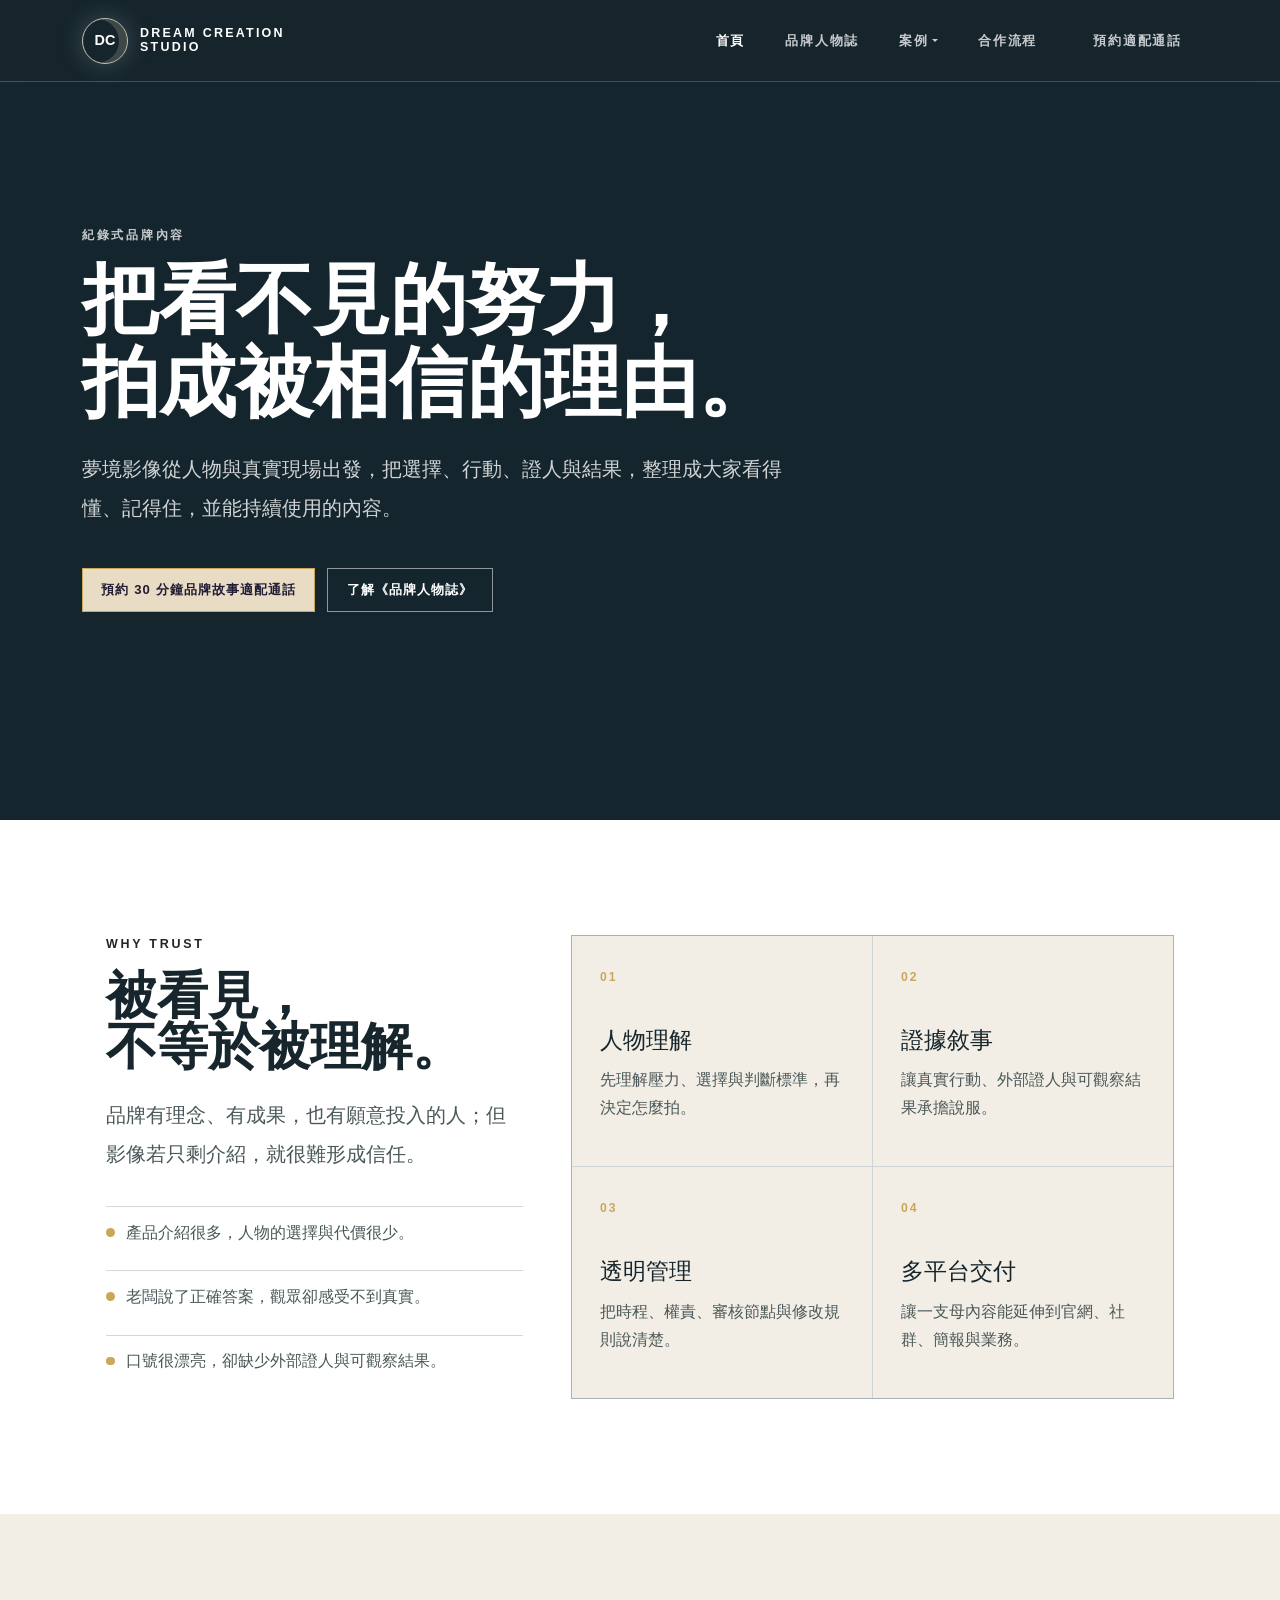
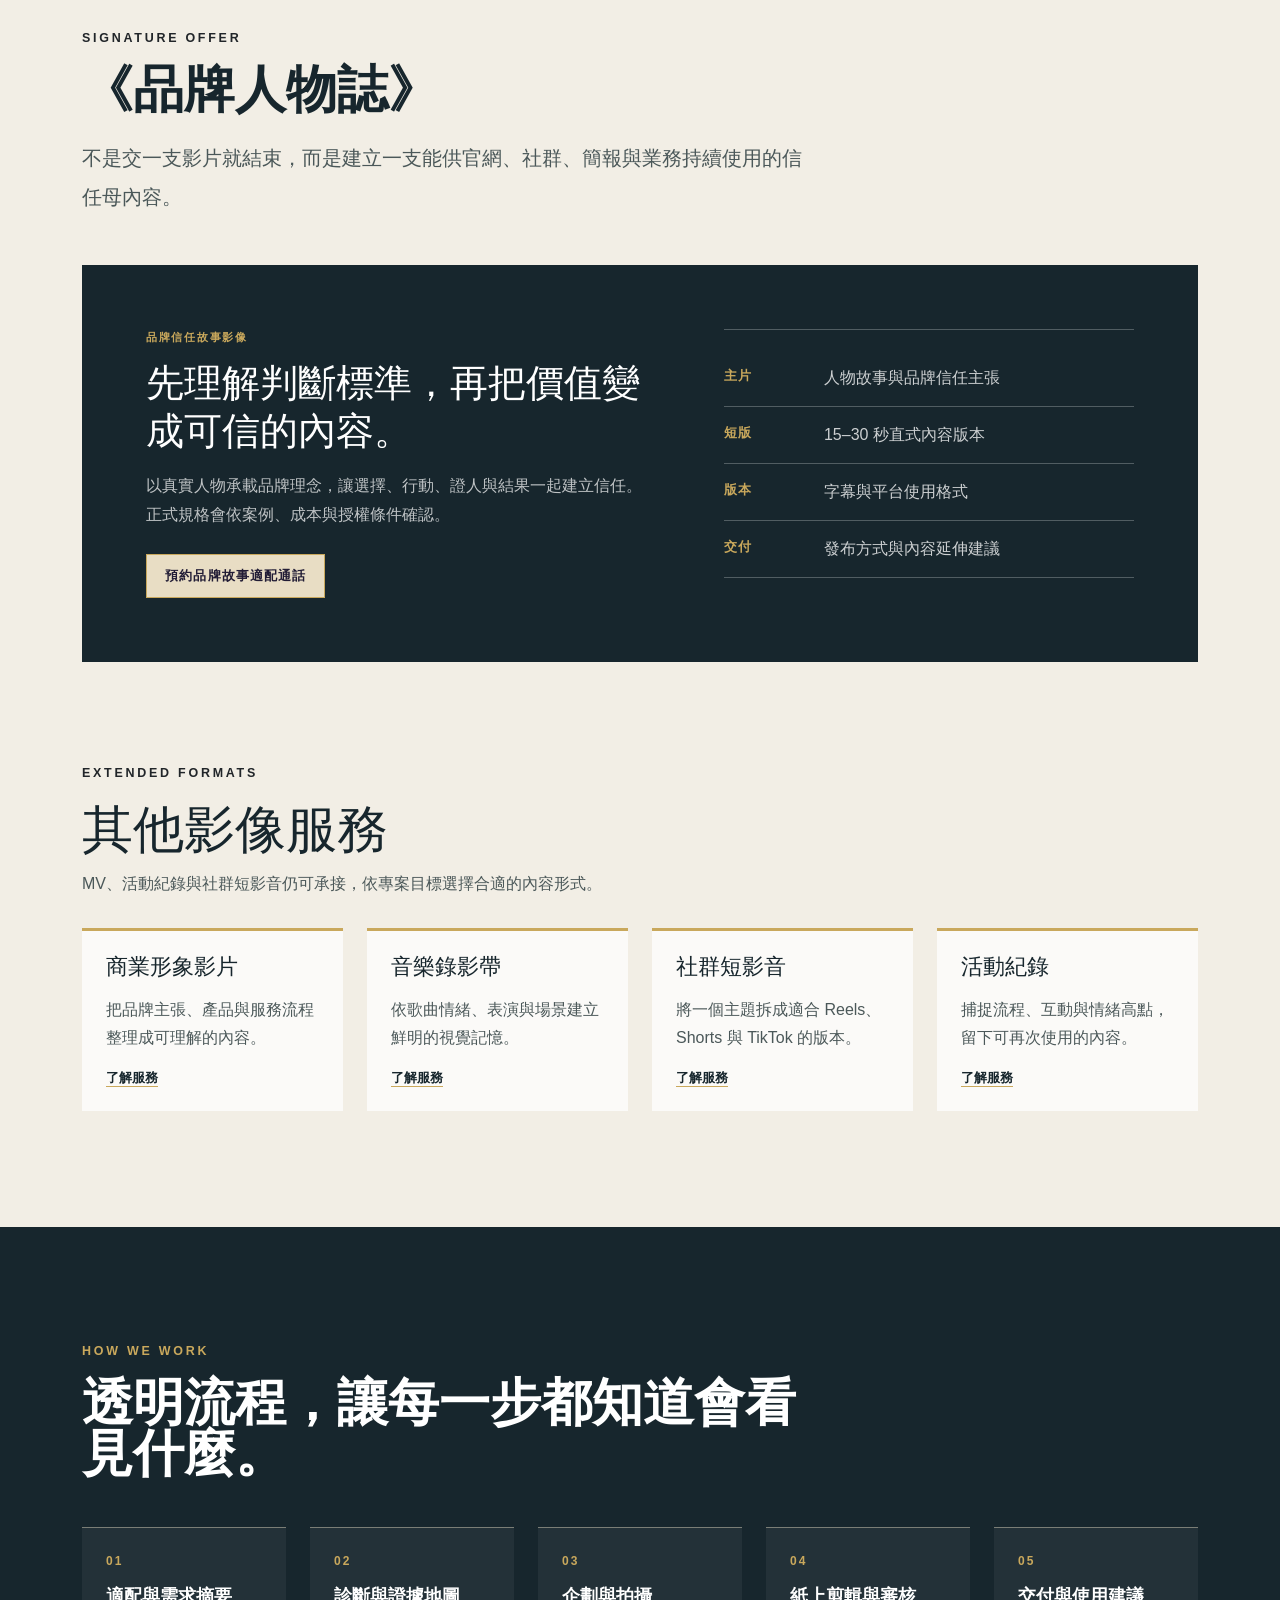
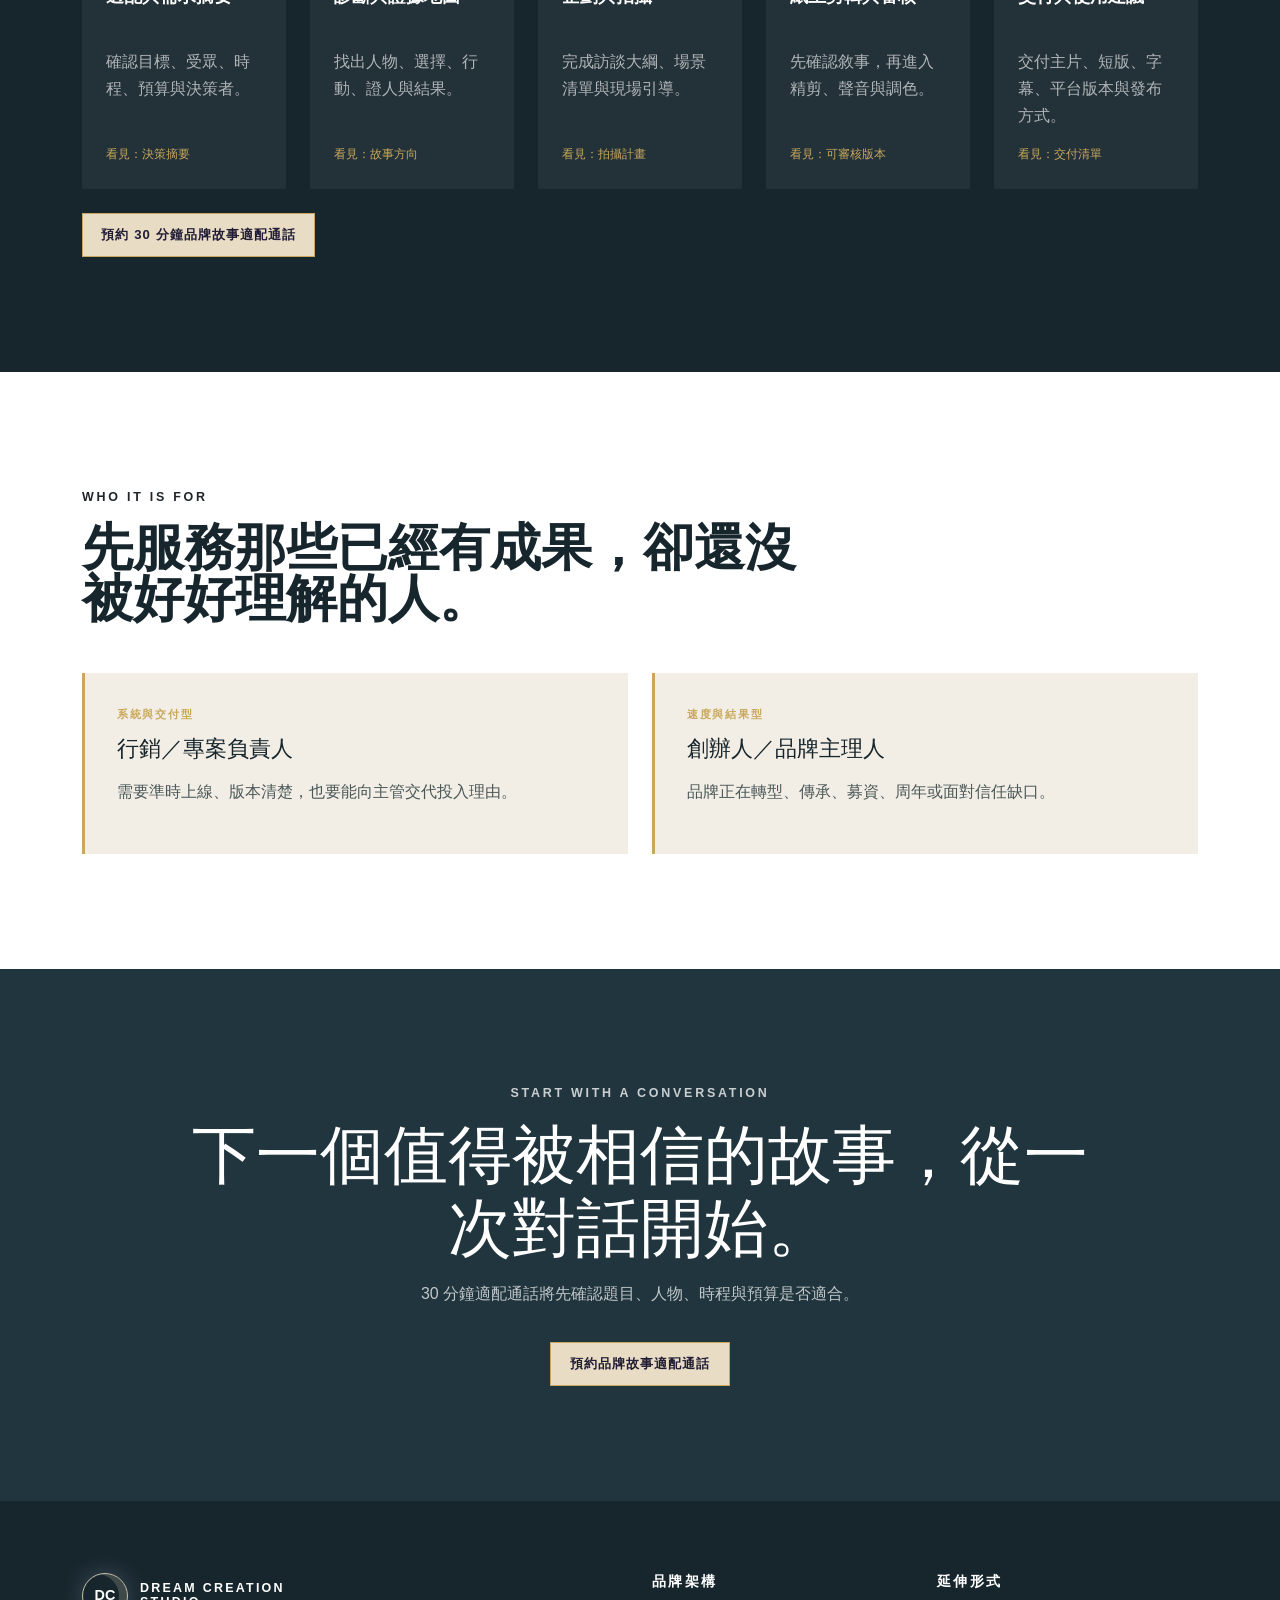
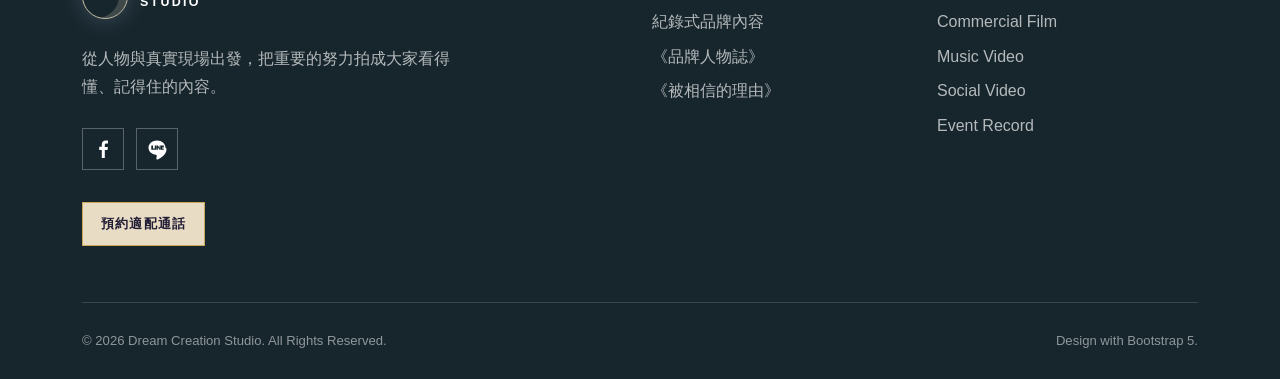
==== commit c0230790: "Align website with brand communication plan" ====
--- a/index.html
+++ b/index.html
@@ -3,8 +3,8 @@
   <head>
     <meta charset="utf-8">
     <meta name="viewport" content="width=device-width, initial-scale=1">
-    <title>夢境影像 Dream Creation Studio｜商業影片、MV 與短影音製作</title>
-    <meta name="description" content="夢境影像提供商業形象影片、音樂錄影帶、社群短影音與活動紀錄服務，從企劃、拍攝到後期製作，協助品牌與創作者說出值得被記住的故事。">
+    <title>紀錄式品牌內容與品牌人物誌｜夢境影像</title>
+    <meta name="description" content="夢境影像以真實人物、選擇、行動、證人與結果，把品牌努力整理成官網、社群、簡報與業務可持續使用的信任內容。">
     <link href="bootstrap-5.3.8-dist/css/bootstrap.min.css" rel="stylesheet">
     <link rel="stylesheet" href="css/custom.css">
     <!-- Google tag：GA4 與 Google Ads -->
@@ -30,8 +30,9 @@
         <div class="collapse navbar-collapse" id="mainNav">
           <ul class="navbar-nav ms-auto align-items-lg-center gap-lg-4">
             <li class="nav-item"><a class="nav-link active" href="#top">首頁</a></li>
+            <li class="nav-item"><a class="nav-link" href="#brand-profile">品牌人物誌</a></li>
             <li class="nav-item dropdown">
-              <a class="nav-link dropdown-toggle" href="commercial.html" role="button" data-bs-toggle="dropdown" aria-expanded="false">作品</a>
+              <a class="nav-link dropdown-toggle" href="commercial.html" role="button" data-bs-toggle="dropdown" aria-expanded="false">案例</a>
               <ul class="dropdown-menu dropdown-menu-dark">
                 <li><a class="dropdown-item" href="commercial.html#commercial">商業影片</a></li>
                 <li><a class="dropdown-item" href="commercial.html#music-video">音樂錄影帶</a></li>
@@ -39,10 +40,9 @@
                 <li><a class="dropdown-item" href="commercial.html#event-record">活動紀錄</a></li>
               </ul>
             </li>
-            <li class="nav-item"><a class="nav-link" href="#about">關於我們</a></li>
             <li class="nav-item"><a class="nav-link" href="#process">合作流程</a></li>
             <li class="nav-item">
-              <a class="nav-link btn btn-outline-light ms-lg-2 px-3" href="inquiry.html">專案詢價</a>
+              <a class="nav-link btn btn-outline-light ms-lg-2 px-3" href="inquiry.html" data-cta="fit_call">預約適配通話</a>
             </li>
           </ul>
         </div>
@@ -50,123 +50,103 @@
     </nav>
 
     <main id="top">
-      <section id="heroCarousel" class="carousel slide hero-carousel" data-bs-ride="carousel">
-        <div class="carousel-indicators">
-          <button type="button" data-bs-target="#heroCarousel" data-bs-slide-to="0" class="active" aria-current="true" aria-label="第一張"></button>
-          <button type="button" data-bs-target="#heroCarousel" data-bs-slide-to="1" aria-label="第二張"></button>
-          <button type="button" data-bs-target="#heroCarousel" data-bs-slide-to="2" aria-label="第三張"></button>
-          <button type="button" data-bs-target="#heroCarousel" data-bs-slide-to="3" aria-label="第四張"></button>
-          <button type="button" data-bs-target="#heroCarousel" data-bs-slide-to="4" aria-label="第五張"></button>
-        </div>
-        <div class="carousel-inner">
-          <div class="carousel-item active">
-            <img src="https://images.unsplash.com/photo-1492691527719-9d1e07e534b4?auto=format&fit=crop&w=1800&q=85" class="d-block w-100" alt="攝影棚中的專業攝影機">
-            <div class="carousel-caption">
-              <p class="section-kicker">夢境影像 Dream Creation Studio</p>
-              <h1>用電影感影像，讓品牌故事被看見、被記住。</h1>
-            </div>
-          </div>
-          <div class="carousel-item">
-            <img src="https://images.unsplash.com/photo-1500530855697-b586d89ba3ee?auto=format&fit=crop&w=1800&q=85" class="d-block w-100" alt="戶外拍攝場景">
-            <div class="carousel-caption">
-              <p class="section-kicker">Commercial Film</p>
-              <h2>我們不只製作影片。我們講述故事。</h2>
-            </div>
-          </div>
-          <div class="carousel-item">
-            <img src="https://images.unsplash.com/photo-1516280440614-37939bbacd81?auto=format&fit=crop&w=1800&q=85" class="d-block w-100" alt="演唱會舞台燈光">
-            <div class="carousel-caption">
-              <p class="section-kicker">Music Video</p>
-              <h2>節奏、光線與敘事同步推進。</h2>
-            </div>
-          </div>
-          <div class="carousel-item">
-            <img src="https://images.unsplash.com/photo-1536240478700-b869070f9279?auto=format&fit=crop&w=1800&q=85" class="d-block w-100" alt="剪輯室與螢幕畫面">
-            <div class="carousel-caption">
-              <p class="section-kicker">Post Production</p>
-              <h2>從初剪到成片，保留每個情緒轉折。</h2>
-            </div>
-          </div>
-          <div class="carousel-item">
-            <img src="https://images.unsplash.com/photo-1516035069371-29a1b244cc32?auto=format&fit=crop&w=1800&q=85" class="d-block w-100" alt="電影攝影機特寫">
-            <div class="carousel-caption">
-              <p class="section-kicker">Social Content</p>
-              <h2>短影音也能有電影感的呼吸。</h2>
-            </div>
-          </div>
-        </div>
-        <button class="carousel-control-prev" type="button" data-bs-target="#heroCarousel" data-bs-slide="prev" aria-label="上一張">
-          <span class="carousel-control-prev-icon" aria-hidden="true"></span>
-        </button>
-        <button class="carousel-control-next" type="button" data-bs-target="#heroCarousel" data-bs-slide="next" aria-label="下一張">
-          <span class="carousel-control-next-icon" aria-hidden="true"></span>
-        </button>
-      </section>
-
-      <section class="section-pad about-section" id="about">
-        <div class="container">
-          <div class="row align-items-center g-5">
-            <div class="col-lg-6">
-              <div class="about-image">
-                <img src="https://images.unsplash.com/photo-1524253482453-3fed8d2fe12b?auto=format&fit=crop&w=1100&q=85" alt="影像工作團隊討論拍攝內容">
-              </div>
-            </div>
-            <div class="col-lg-6">
-              <p class="section-kicker text-dark">ABOUT US</p>
-              <h2 class="display-title">把你夢裡的想像，變成現實存在的證明。</h2>
-              <p class="lead-copy">夢境影像專注於商業形象、音樂錄影帶、社群短影音與活動紀錄。從前期企劃、拍攝執行到後期剪輯，我們用精準的視覺語言協助品牌與創作者說出自己的故事。</p>
-              <p>我們相信好的影像不只是漂亮，而是能讓觀眾記得一個瞬間、一種態度，或一個值得相信的品牌個性。</p>
-            </div>
-          </div>
-        </div>
-      </section>
-
-      <section class="section-pad product-section bg-light" id="products">
+      <section class="hero-intro">
+        <div class="hero-intro-media">
+          <img src="https://images.unsplash.com/photo-1524253482453-3fed8d2fe12b?auto=format&fit=crop&w=1800&q=85" alt="影像工作團隊在現場討論拍攝內容">
+        </div>
+        <div class="container hero-intro-content">
+          <p class="section-kicker">紀錄式品牌內容</p>
+          <h1>把看不見的努力，<br>拍成被相信的理由。</h1>
+          <p class="lead-copy">夢境影像從人物與真實現場出發，把選擇、行動、證人與結果，整理成大家看得懂、記得住，並能持續使用的內容。</p>
+          <div class="hero-actions">
+            <a class="btnstyle" href="inquiry.html" data-cta="fit_call">預約 30 分鐘品牌故事適配通話</a>
+            <a class="btnstyle btnstyle-quiet" href="#brand-profile">了解《品牌人物誌》</a>
+          </div>
+        </div>
+      </section>
+
+      <section class="section-pad problem-section" id="about">
+        <div class="container">
+          <div class="row g-5 align-items-start">
+            <div class="col-lg-5">
+              <p class="section-kicker text-dark">WHY TRUST</p>
+              <h2 class="display-title">被看見，<br>不等於被理解。</h2>
+              <p class="lead-copy">品牌有理念、有成果，也有願意投入的人；但影像若只剩介紹，就很難形成信任。</p>
+              <ul class="problem-list">
+                <li>產品介紹很多，人物的選擇與代價很少。</li>
+                <li>老闆說了正確答案，觀眾卻感受不到真實。</li>
+                <li>口號很漂亮，卻缺少外部證人與可觀察結果。</li>
+              </ul>
+            </div>
+            <div class="col-lg-7">
+              <div class="principle-grid" aria-label="夢境影像的四個工作原則">
+                <article class="principle-card">
+                  <span>01</span>
+                  <h3>人物理解</h3>
+                  <p>先理解壓力、選擇與判斷標準，再決定怎麼拍。</p>
+                </article>
+                <article class="principle-card">
+                  <span>02</span>
+                  <h3>證據敘事</h3>
+                  <p>讓真實行動、外部證人與可觀察結果承擔說服。</p>
+                </article>
+                <article class="principle-card">
+                  <span>03</span>
+                  <h3>透明管理</h3>
+                  <p>把時程、權責、審核節點與修改規則說清楚。</p>
+                </article>
+                <article class="principle-card">
+                  <span>04</span>
+                  <h3>多平台交付</h3>
+                  <p>讓一支母內容能延伸到官網、社群、簡報與業務。</p>
+                </article>
+              </div>
+            </div>
+          </div>
+        </div>
+      </section>
+
+      <section class="section-pad product-section" id="brand-profile">
         <div class="container">
           <div class="section-heading">
-            <p class="section-kicker text-dark">WORKS / SERVICE</p>
-            <h2 class="display-title">影像製作服務</h2>
-          </div>
-          <div class="row g-4">
-            <div class="col-md-6 col-xl-3">
-              <article class="card product-card h-100">
-                <img src="https://images.unsplash.com/photo-1505373877841-8d25f7d46678?auto=format&fit=crop&w=800&q=85" class="card-img-top" alt="商業影片拍攝現場">
-                <div class="card-body">
-                  <h3 class="card-title"><a href="commercial.html">商業形象影片</a></h3>
-                  <p class="card-text">品牌主張、產品亮點與服務流程，以完整敘事建立專業信任感。</p>
-                  <a href="inquiry.html?service=commercial" class="btnstyle" data-service-link="商業形象影片">洽詢此服務</a>
-                </div>
-              </article>
-            </div>
-            <div class="col-md-6 col-xl-3">
-              <article class="card product-card h-100">
-                <img src="https://images.unsplash.com/photo-1508973379184-7517410fb0bc?auto=format&fit=crop&w=800&q=85" class="card-img-top" alt="音樂錄影帶舞台燈光">
-                <div class="card-body">
-                  <h3 class="card-title">音樂錄影帶</h3>
-                  <p class="card-text">以節奏、表演與場景設計，替歌曲建立鮮明且可分享的視覺記憶。</p>
-                  <a href="inquiry.html?service=music-video" class="btnstyle" data-service-link="音樂錄影帶">洽詢此服務</a>
-                </div>
-              </article>
-            </div>
-            <div class="col-md-6 col-xl-3">
-              <article class="card product-card h-100">
-                <img src="https://images.unsplash.com/photo-1516321497487-e288fb19713f?auto=format&fit=crop&w=800&q=85" class="card-img-top" alt="社群短影音製作工作桌">
-                <div class="card-body">
-                  <h3 class="card-title">社群短影音</h3>
-                  <p class="card-text">針對 Reels、Shorts 與 TikTok 節奏製作，快速傳遞重點並提高停留。</p>
-                  <a href="inquiry.html?service=social-video" class="btnstyle" data-service-link="社群短影音">洽詢此服務</a>
-                </div>
-              </article>
-            </div>
-            <div class="col-md-6 col-xl-3">
-              <article class="card product-card h-100">
-                <img src="https://images.unsplash.com/photo-1497366754035-f200968a6e72?auto=format&fit=crop&w=800&q=85" class="card-img-top" alt="活動紀錄與空間拍攝">
-                <div class="card-body">
-                  <h3 class="card-title">活動紀錄</h3>
-                  <p class="card-text">完整捕捉現場流程、互動與情緒，讓每場活動留下可再次傳播的內容。</p>
-                  <a href="inquiry.html?service=event-record" class="btnstyle" data-service-link="活動紀錄">洽詢此服務</a>
-                </div>
-              </article>
+            <p class="section-kicker text-dark">SIGNATURE OFFER</p>
+            <h2 class="display-title">《品牌人物誌》</h2>
+            <p class="lead-copy">不是交一支影片就結束，而是建立一支能供官網、社群、簡報與業務持續使用的信任母內容。</p>
+          </div>
+          <div class="product-feature">
+            <div>
+              <p class="card-label">品牌信任故事影像</p>
+              <h3>先理解判斷標準，再把價值變成可信的內容。</h3>
+              <p>以真實人物承載品牌理念，讓選擇、行動、證人與結果一起建立信任。正式規格會依案例、成本與授權條件確認。</p>
+              <a class="btnstyle" href="inquiry.html?service=brand-profile" data-cta="fit_call">預約品牌故事適配通話</a>
+            </div>
+            <ul class="deliverable-list">
+              <li><strong>主片</strong><span>人物故事與品牌信任主張</span></li>
+              <li><strong>短版</strong><span>15–30 秒直式內容版本</span></li>
+              <li><strong>版本</strong><span>字幕與平台使用格式</span></li>
+              <li><strong>交付</strong><span>發布方式與內容延伸建議</span></li>
+            </ul>
+          </div>
+
+          <div class="extension-services">
+            <div class="section-heading compact-heading">
+              <p class="section-kicker text-dark">EXTENDED FORMATS</p>
+              <h2>其他影像服務</h2>
+              <p>MV、活動紀錄與社群短影音仍可承接，依專案目標選擇合適的內容形式。</p>
+            </div>
+            <div class="row g-4">
+              <div class="col-md-6 col-xl-3">
+                <article class="service-card h-100"><h3>商業形象影片</h3><p>把品牌主張、產品與服務流程整理成可理解的內容。</p><a href="inquiry.html?service=commercial" data-service-link="商業形象影片">了解服務</a></article>
+              </div>
+              <div class="col-md-6 col-xl-3">
+                <article class="service-card h-100"><h3>音樂錄影帶</h3><p>依歌曲情緒、表演與場景建立鮮明的視覺記憶。</p><a href="inquiry.html?service=music-video" data-service-link="音樂錄影帶">了解服務</a></article>
+              </div>
+              <div class="col-md-6 col-xl-3">
+                <article class="service-card h-100"><h3>社群短影音</h3><p>將一個主題拆成適合 Reels、Shorts 與 TikTok 的版本。</p><a href="inquiry.html?service=social-video" data-service-link="社群短影音">了解服務</a></article>
+              </div>
+              <div class="col-md-6 col-xl-3">
+                <article class="service-card h-100"><h3>活動紀錄</h3><p>捕捉流程、互動與情緒高點，留下可再次使用的內容。</p><a href="inquiry.html?service=event-record" data-service-link="活動紀錄">了解服務</a></article>
+              </div>
             </div>
           </div>
         </div>
@@ -176,16 +156,38 @@
         <div class="container">
           <div class="section-heading">
             <p class="section-kicker">HOW WE WORK</p>
-            <h2 class="display-title">從想法到成片，讓每一步都清楚。</h2>
+            <h2 class="display-title">透明流程，讓每一步都知道會看見什麼。</h2>
           </div>
           <div class="row g-4 process-grid">
-            <div class="col-md-6 col-xl"><article><span>01</span><h3>需求訪談</h3><p>確認影片目的、受眾、預算與時程。</p></article></div>
-            <div class="col-md-6 col-xl"><article><span>02</span><h3>企劃提案</h3><p>建立故事方向、腳本與視覺語言。</p></article></div>
-            <div class="col-md-6 col-xl"><article><span>03</span><h3>拍攝執行</h3><p>完成場景、團隊與現場製作管理。</p></article></div>
-            <div class="col-md-6 col-xl"><article><span>04</span><h3>後期製作</h3><p>進行剪輯、調色、聲音與版本確認。</p></article></div>
-            <div class="col-md-6 col-xl"><article><span>05</span><h3>成品交付</h3><p>依使用平台輸出合適格式與版本。</p></article></div>
-          </div>
-          <a class="btnstyle mt-4" href="inquiry.html">開始專案詢價</a>
+            <div class="col-md-6 col-xl"><article><span>01</span><h3>適配與需求摘要</h3><p>確認目標、受眾、時程、預算與決策者。</p><small>看見：決策摘要</small></article></div>
+            <div class="col-md-6 col-xl"><article><span>02</span><h3>診斷與證據地圖</h3><p>找出人物、選擇、行動、證人與結果。</p><small>看見：故事方向</small></article></div>
+            <div class="col-md-6 col-xl"><article><span>03</span><h3>企劃與拍攝</h3><p>完成訪談大綱、場景清單與現場引導。</p><small>看見：拍攝計畫</small></article></div>
+            <div class="col-md-6 col-xl"><article><span>04</span><h3>紙上剪輯與審核</h3><p>先確認敘事，再進入精剪、聲音與調色。</p><small>看見：可審核版本</small></article></div>
+            <div class="col-md-6 col-xl"><article><span>05</span><h3>交付與使用建議</h3><p>交付主片、短版、字幕、平台版本與發布方式。</p><small>看見：交付清單</small></article></div>
+          </div>
+          <a class="btnstyle mt-4" href="inquiry.html" data-cta="fit_call">預約 30 分鐘品牌故事適配通話</a>
+        </div>
+      </section>
+
+      <section class="section-pad fit-section">
+        <div class="container">
+          <div class="section-heading">
+            <p class="section-kicker text-dark">WHO IT IS FOR</p>
+            <h2 class="display-title">先服務那些已經有成果，卻還沒被好好理解的人。</h2>
+          </div>
+          <div class="row g-4">
+            <div class="col-lg-6"><article class="fit-card"><p class="card-label">系統與交付型</p><h3>行銷／專案負責人</h3><p>需要準時上線、版本清楚，也要能向主管交代投入理由。</p></article></div>
+            <div class="col-lg-6"><article class="fit-card"><p class="card-label">速度與結果型</p><h3>創辦人／品牌主理人</h3><p>品牌正在轉型、傳承、募資、周年或面對信任缺口。</p></article></div>
+          </div>
+        </div>
+      </section>
+
+      <section class="final-cta">
+        <div class="container">
+          <p class="section-kicker">START WITH A CONVERSATION</p>
+          <h2>下一個值得被相信的故事，從一次對話開始。</h2>
+          <p>30 分鐘適配通話將先確認題目、人物、時程與預算是否適合。</p>
+          <a class="btnstyle" href="inquiry.html" data-cta="fit_call">預約品牌故事適配通話</a>
         </div>
       </section>
     </main>
@@ -198,60 +200,33 @@
               <span class="brand-mark">DC</span>
               <span class="brand-text">DREAM CREATION<br>STUDIO</span>
             </a>
-            <p class="footer-copy">用影像把品牌、音樂與生活現場變成能被記住的故事。</p>
+            <p class="footer-copy">從人物與真實現場出發，把重要的努力拍成大家看得懂、記得住的內容。</p>
             <div class="social-links mb-4" aria-label="社群與聯絡連結">
               <a class="social-link-facebook" href="https://www.facebook.com/dreamtrue0101" target="_blank" rel="noopener noreferrer" aria-label="前往夢境影像 Facebook 粉絲專頁">
-                <svg viewBox="0 0 24 24" aria-hidden="true" focusable="false">
-                  <path d="M13.8 21v-8h2.7l.4-3.1h-3.1v-2c0-.9.3-1.5 1.6-1.5H17V3.6c-.7-.1-1.5-.2-2.3-.2-2.3 0-3.9 1.4-3.9 4.1v2.3H8.2V13h2.6v8h3z"/>
-                </svg>
+                <svg viewBox="0 0 24 24" aria-hidden="true" focusable="false"><path d="M13.8 21v-8h2.7l.4-3.1h-3.1v-2c0-.9.3-1.5 1.6-1.5H17V3.6c-.7-.1-1.5-.2-2.3-.2-2.3 0-3.9 1.4-3.9 4.1v2.3H8.2V13h2.6v8h3z"/></svg>
               </a>
               <a class="social-link-line" href="https://lin.ee/uQnCVNu" target="_blank" rel="noopener noreferrer" aria-label="加入夢境影像 LINE 官方帳號">
-                <svg viewBox="0 0 24 24" aria-hidden="true" focusable="false">
-                  <path d="M20.5 10.7c0-4-3.8-7.2-8.5-7.2s-8.5 3.2-8.5 7.2c0 3.6 3.2 6.6 7.4 7.1.3.1.7.2.8.5.1.2.1.6 0 1l-.3 1.8c-.1.5-.4 2 1.8 1.1 2.2-.9 5.9-3.5 7.1-6 .8-1.2 1.2-2.8 1.2-4.5zM8 12.8H6.3V8.6H8v2.8h1.7v1.4H8zm3.2 0H9.8V8.6h1.4v4.2zm4.8 0h-1.4l-1.7-2.3v2.3h-1.4V8.6h1.4l1.7 2.3V8.6H16v4.2zm2.8-2.9h-1.6v.5h1.5v1.1h-1.5v.4h1.6v.9h-3V8.6h3v1.3z"/>
-                </svg>
+                <svg viewBox="0 0 24 24" aria-hidden="true" focusable="false"><path d="M20.5 10.7c0-4-3.8-7.2-8.5-7.2s-8.5 3.2-8.5 7.2c0 3.6 3.2 6.6 7.4 7.1.3.1.7.2.8.5.1.2.1.6 0 1l-.3 1.8c-.1.5-.4 2 1.8 1.1 2.2-.9 5.9-3.5 7.1-6 .8-1.2 1.2-2.8 1.2-4.5zM8 12.8H6.3V8.6H8v2.8h1.7v1.4H8zm3.2 0H9.8V8.6h1.4v4.2zm4.8 0h-1.4l-1.7-2.3v2.3h-1.4V8.6h1.4l1.7 2.3V8.6H16v4.2zm2.8-2.9h-1.6v.5h1.5v1.1h-1.5v.4h1.6v.9h-3V8.6h3v1.3z"/></svg>
               </a>
             </div>
-            <a class="btnstyle" href="inquiry.html">專案詢價</a>
+            <a class="btnstyle" href="inquiry.html" data-cta="fit_call">預約適配通話</a>
           </div>
           <div class="col-sm-6 col-lg-3 offset-lg-1">
-            <h2 class="footer-title">公司資訊</h2>
+            <h2 class="footer-title">品牌架構</h2>
             <ul class="footer-list">
-              <li>夢境影像 Dream Creation Studio</li>
-              <li>服務地區：台灣及海外專案</li>
-              <li>合作聯絡：請使用專案詢價表單</li>
+              <li>紀錄式品牌內容</li>
+              <li>《品牌人物誌》</li>
+              <li>《被相信的理由》</li>
             </ul>
           </div>
           <div class="col-sm-6 col-lg-3">
-            <h2 class="footer-title">服務項目</h2>
+            <h2 class="footer-title">延伸形式</h2>
             <ul class="footer-list">
               <li>Commercial Film</li>
               <li>Music Video</li>
               <li>Social Video</li>
               <li>Event Record</li>
             </ul>
-          </div>
-        </div>
-        <div class="row g-4 g-xl-5 footer-embeds">
-          <div class="col-xl-7">
-            <h2 class="footer-title">專案需求表單</h2>
-            <div class="google-form-embed">
-              <iframe
-                src="https://docs.google.com/forms/d/e/1FAIpQLSczT23ngmKVUCwNJrPvs_Ux1d7HJBcaOOe3u4-B6sFYFot8tw/viewform?embedded=true"
-                title="夢境影像專案需求表單"
-                loading="lazy">載入中…</iframe>
-            </div>
-          </div>
-          <div class="col-xl-5">
-            <h2 class="footer-title">Facebook 最新貼文</h2>
-            <div class="facebook-post-embed">
-              <iframe
-                src="https://www.facebook.com/plugins/post.php?href=https%3A%2F%2Fwww.facebook.com%2Fdreamtrue0101%2Fposts%2Fpfbid0KQuRxFpZDYzKTW2NbsFKoe9ucHCcCgeF5C6qheaE3tBoeCpvsiQw7BToQGqv9yhbl&amp;show_text=true&amp;width=100%"
-                title="夢境影像 Facebook 最新貼文"
-                loading="lazy"
-                scrolling="no"
-                allowfullscreen
-                allow="autoplay; clipboard-write; encrypted-media; picture-in-picture; web-share"></iframe>
-            </div>
           </div>
         </div>
         <div class="copyright">
@@ -272,6 +247,13 @@
           }
         });
       });
+      document.querySelectorAll('[data-cta]').forEach(function (link) {
+        link.addEventListener('click', function () {
+          if (typeof gtag === 'function') {
+            gtag('event', 'fit_call_click', { cta_location: link.dataset.cta });
+          }
+        });
+      });
     </script>
     <script src="bootstrap-5.3.8-dist/js/bootstrap.bundle.min.js"></script>
   </body>
--- a/css/custom.css
+++ b/css/custom.css
@@ -1,12 +1,12 @@
 :root {
-  --ink: #0b0b0b;
-  --soft-ink: #323232;
-  --paper: #f3f0f7;
-  --line: rgba(255, 255, 255, 0.22);
-  --muted: #767676;
-  --dream: #bfa37a;
-  --moon: #f5eac8;
-  --mist: #c7d8f6;
+  --ink: #17262d;
+  --soft-ink: #4b5859;
+  --paper: #f2eee5;
+  --line: rgba(255, 255, 255, 0.2);
+  --muted: #68716f;
+  --dream: #c9a85c;
+  --moon: #e8ddc4;
+  --mist: #7c8c84;
 }
 
 html {
@@ -15,9 +15,16 @@
 
 body {
   color: var(--ink);
-  font-family: "Helvetica Neue", Arial, "Noto Sans TC", sans-serif;
+  font-family: "Noto Sans TC", "Helvetica Neue", Arial, sans-serif;
   background: #fff;
   letter-spacing: 0;
+  overflow-x: hidden;
+}
+
+h1,
+h2,
+h3 {
+  font-family: "Noto Serif TC", "Songti TC", Georgia, serif;
 }
 
 img {
@@ -26,7 +33,7 @@
 
 .studio-nav {
   min-height: 82px;
-  background: rgba(7, 7, 20, 0.84);
+  background: rgba(23, 38, 45, 0.94);
   border-bottom: 1px solid var(--line);
   backdrop-filter: blur(14px);
 }
@@ -79,66 +86,6 @@
   border: 1px solid var(--line);
 }
 
-.hero-carousel {
-  background: #050510;
-}
-
-.hero-carousel .carousel-item {
-  height: clamp(620px, 92vh, 920px);
-  min-height: 620px;
-}
-
-.hero-carousel img {
-  height: 100%;
-  object-fit: cover;
-  filter: grayscale(70%) contrast(1.05) saturate(0.7);
-  opacity: 0.66;
-}
-
-.hero-carousel .carousel-item::after {
-  position: absolute;
-  inset: 0;
-  content: "";
-  background:
-    radial-gradient(circle at 78% 18%, rgba(245, 234, 200, 0.28), rgba(245, 234, 200, 0) 9%),
-    radial-gradient(circle at 64% 42%, rgba(112, 87, 168, 0.26), rgba(112, 87, 168, 0) 22%),
-    linear-gradient(90deg, rgba(4, 4, 15, 0.84), rgba(16, 12, 36, 0.26) 58%, rgba(4, 4, 15, 0.62));
-  pointer-events: none;
-}
-
-.hero-carousel .carousel-item::before {
-  position: absolute;
-  inset: 0;
-  z-index: 1;
-  content: "";
-  background-image:
-    radial-gradient(circle, rgba(255, 255, 255, 0.72) 0 1px, transparent 1.5px),
-    radial-gradient(circle, rgba(245, 234, 200, 0.55) 0 1px, transparent 1.5px);
-  background-position: 8% 24%, 72% 18%;
-  background-size: 190px 190px, 260px 260px;
-  opacity: 0.25;
-  pointer-events: none;
-}
-
-.carousel-caption {
-  right: auto;
-  bottom: 15%;
-  left: max(1.5rem, calc((100vw - 1140px) / 2));
-  z-index: 1;
-  max-width: min(760px, calc(100vw - 3rem));
-  padding: 0;
-  text-align: left;
-}
-
-.carousel-caption h1,
-.carousel-caption h2 {
-  margin: 0;
-  color: #fff;
-  font-size: clamp(2.45rem, 7vw, 6.6rem);
-  font-weight: 700;
-  line-height: 0.95;
-}
-
 .section-kicker {
   margin-bottom: 1rem;
   color: rgba(255, 255, 255, 0.76);
@@ -152,68 +99,6 @@
   padding: clamp(72px, 9vw, 128px) 0;
 }
 
-.about-section {
-  position: relative;
-  overflow: hidden;
-  background:
-    radial-gradient(circle at 86% 12%, rgba(199, 216, 246, 0.45), transparent 18%),
-    linear-gradient(180deg, #fff, #faf8ff 72%, #fff);
-}
-
-.dream-orbit {
-  position: absolute;
-  top: 62px;
-  right: max(18px, calc((100vw - 1140px) / 2));
-  display: grid;
-  gap: 12px;
-  width: 140px;
-  pointer-events: none;
-}
-
-.dream-orbit span {
-  display: block;
-  height: 1px;
-  background: linear-gradient(90deg, transparent, rgba(112, 87, 168, 0.42), transparent);
-}
-
-.dream-orbit span:nth-child(2) {
-  width: 72%;
-  margin-left: auto;
-}
-
-.dream-orbit span:nth-child(3) {
-  width: 44%;
-  margin-left: 22%;
-}
-
-.about-image {
-  position: relative;
-  overflow: hidden;
-  aspect-ratio: 4 / 5;
-  background: #111;
-}
-
-.about-image::after {
-  position: absolute;
-  inset: 18px;
-  content: "";
-  border: 1px solid rgba(245, 234, 200, 0.52);
-  box-shadow: 0 0 34px rgba(199, 216, 246, 0.28);
-  pointer-events: none;
-}
-
-.about-image img {
-  width: 100%;
-  height: 100%;
-  object-fit: cover;
-  filter: grayscale(78%) saturate(0.82);
-  transition: transform 0.45s ease;
-}
-
-.about-image:hover img {
-  transform: scale(1.04);
-}
-
 .display-title {
   margin-bottom: 1.5rem;
   font-size: clamp(2rem, 4vw, 4.4rem);
@@ -224,30 +109,6 @@
 .lead-copy {
   color: var(--soft-ink);
   font-size: clamp(1.05rem, 2vw, 1.28rem);
-  line-height: 1.9;
-}
-
-.dream-tags {
-  display: flex;
-  flex-wrap: wrap;
-  gap: 10px;
-  margin-top: 2rem;
-}
-
-.dream-tags span {
-  padding: 0.55rem 0.9rem;
-  color: #211c35;
-  font-size: 0.76rem;
-  font-weight: 800;
-  letter-spacing: 0.14em;
-  text-transform: uppercase;
-  border: 1px solid rgba(112, 87, 168, 0.28);
-  border-radius: 999px;
-  background: rgba(255, 255, 255, 0.66);
-}
-
-.about-section p:not(.section-kicker) {
-  color: var(--soft-ink);
   line-height: 1.9;
 }
 
@@ -263,44 +124,6 @@
   margin-bottom: 3rem;
 }
 
-.product-card {
-  position: relative;
-  overflow: hidden;
-  border: 0;
-  border-radius: 0;
-  background: rgba(255, 255, 255, 0.9);
-  box-shadow: none;
-  transition: transform 0.25s ease, box-shadow 0.25s ease;
-}
-
-.product-card::before {
-  position: absolute;
-  top: 0;
-  left: 0;
-  z-index: 1;
-  width: 100%;
-  height: 4px;
-  content: "";
-  background: linear-gradient(90deg, var(--dream), var(--moon), var(--mist));
-}
-
-.product-card:hover {
-  transform: translateY(-8px);
-  box-shadow: 0 24px 60px rgba(0, 0, 0, 0.12);
-}
-
-.product-card .card-img-top {
-  height: 250px;
-  object-fit: cover;
-  filter: grayscale(100%);
-  border-radius: 0;
-}
-
-.product-card .card-body {
-  min-height: 220px;
-  padding: 1.6rem;
-}
-
 .card-label {
   display: block;
   margin-bottom: 0.85rem;
@@ -308,113 +131,6 @@
   font-size: 0.68rem;
   font-weight: 800;
   letter-spacing: 0.16em;
-}
-
-.service-symbol {
-  position: relative;
-  display: block;
-  width: 42px;
-  height: 42px;
-  margin-bottom: 1.25rem;
-  border: 1px solid rgba(191, 163, 122, 0.55);
-  border-radius: 50%;
-}
-
-.service-symbol::before,
-.service-symbol::after {
-  position: absolute;
-  content: "";
-}
-
-.service-symbol::before {
-  inset: 11px 13px;
-  border: 1px solid var(--dream);
-  border-radius: 3px;
-}
-
-.service-symbol::after {
-  top: 15px;
-  right: 8px;
-  width: 9px;
-  height: 12px;
-  border: 1px solid var(--dream);
-  transform: skewY(-18deg);
-}
-
-.service-symbol-frame::before {
-  inset: 10px;
-  border-radius: 0;
-  box-shadow: inset 7px 0 0 rgba(191, 163, 122, 0.18);
-}
-
-.service-symbol-frame::after {
-  inset: 17px 8px auto;
-  width: 24px;
-  height: 1px;
-  border: 0;
-  background: var(--dream);
-  transform: none;
-}
-
-.service-symbol-spark::before {
-  top: 9px;
-  left: 20px;
-  width: 1px;
-  height: 24px;
-  border: 0;
-  background: var(--dream);
-}
-
-.service-symbol-spark::after {
-  top: 20px;
-  left: 9px;
-  width: 24px;
-  height: 1px;
-  border: 0;
-  background: var(--dream);
-  transform: rotate(0deg);
-}
-
-.service-symbol-share::before {
-  top: 11px;
-  left: 11px;
-  width: 7px;
-  height: 7px;
-  border: 1px solid var(--dream);
-  border-radius: 50%;
-  box-shadow: 15px 9px 0 -1px #fff, 15px 9px 0 0 var(--dream), 2px 18px 0 -1px #fff, 2px 18px 0 0 var(--dream);
-}
-
-.service-symbol-share::after {
-  top: 19px;
-  left: 16px;
-  width: 17px;
-  height: 1px;
-  border: 0;
-  background: var(--dream);
-  transform: rotate(28deg);
-  transform-origin: left center;
-}
-
-.product-card .card-title {
-  margin-bottom: 1rem;
-  font-size: 1.25rem;
-  font-weight: 800;
-}
-
-.product-card .card-title a {
-  color: inherit;
-  text-decoration: none;
-}
-
-.product-card .card-title a:hover,
-.product-card .card-title a:focus {
-  color: var(--dream);
-}
-
-.product-card .card-text {
-  color: var(--muted);
-  line-height: 1.75;
 }
 
 .btnstyle {
@@ -719,46 +435,6 @@
   margin: 0;
   color: rgba(255, 255, 255, 0.68);
   list-style: none;
-}
-
-.footer-embeds {
-  padding-top: clamp(1.75rem, 4vw, 3rem);
-  margin-top: clamp(1.75rem, 4vw, 3rem);
-  border-top: 1px solid rgba(255, 255, 255, 0.14);
-}
-
-.footer-embeds .footer-title {
-  margin-bottom: 0.75rem;
-}
-
-.google-form-embed,
-.facebook-post-embed {
-  overflow: hidden;
-  background: #fff;
-}
-
-.google-form-embed iframe {
-  display: block;
-  width: 100%;
-  height: 720px;
-  border: 0;
-}
-
-.facebook-post-embed {
-  display: flex;
-  justify-content: center;
-}
-
-.facebook-post-embed iframe {
-  display: block;
-  width: 500px;
-  max-width: 100%;
-  height: 639px;
-  border: 0;
-}
-
-.footer-embeds + .copyright {
-  margin-top: 2rem;
 }
 
 .copyright {
@@ -791,22 +467,363 @@
     margin-top: 0.75rem;
   }
 
-  .hero-carousel .carousel-item {
-    height: 760px;
-  }
 }
 
 @media (max-width: 575.98px) {
-  .hero-carousel .carousel-item {
-    height: 680px;
-    min-height: 680px;
-  }
-
-  .carousel-caption {
-    bottom: 12%;
-  }
-
   .copyright {
     flex-direction: column;
   }
 }
+
+/* 第一階段品牌溝通版面：紀錄式、節制、以證據為中心。 */
+.hero-intro {
+  position: relative;
+  display: flex;
+  align-items: center;
+  min-height: min(820px, 94vh);
+  overflow: hidden;
+  color: #fff;
+  background: #14252d;
+}
+
+.hero-intro-media,
+.hero-intro-media::after {
+  position: absolute;
+  inset: 0;
+}
+
+.hero-intro-media::after {
+  content: "";
+  background: linear-gradient(90deg, rgba(20, 37, 45, 0.96), rgba(20, 37, 45, 0.7) 48%, rgba(20, 37, 45, 0.34));
+}
+
+.hero-intro-media img {
+  width: 100%;
+  height: 100%;
+  object-fit: cover;
+  filter: saturate(0.58) contrast(1.05);
+}
+
+.hero-intro-content {
+  position: relative;
+  z-index: 1;
+  padding-top: 110px;
+  padding-bottom: 92px;
+}
+
+.hero-intro h1 {
+  max-width: 950px;
+  margin: 0 0 1.5rem;
+  font-size: clamp(2.8rem, 6vw, 5.8rem);
+  font-weight: 700;
+  line-height: 1.08;
+}
+
+.hero-intro .lead-copy {
+  max-width: 700px;
+  color: rgba(255, 255, 255, 0.8);
+}
+
+.hero-actions {
+  display: flex;
+  flex-wrap: wrap;
+  gap: 0.75rem;
+  margin-top: 2rem;
+}
+
+.btnstyle-quiet {
+  color: #fff;
+  background: transparent;
+  border-color: rgba(255, 255, 255, 0.52);
+}
+
+.btnstyle-quiet:hover,
+.btnstyle-quiet:focus {
+  color: var(--ink);
+  background: #fff;
+  border-color: #fff;
+}
+
+.problem-section {
+  background: #fff;
+}
+
+.problem-section > .container > .row {
+  margin-right: 0;
+  margin-left: 0;
+}
+
+.problem-section .display-title,
+.product-section .display-title,
+.fit-section .display-title {
+  color: var(--ink);
+}
+
+.problem-list {
+  display: grid;
+  gap: 0.75rem;
+  padding: 0;
+  margin: 2rem 0 0;
+  list-style: none;
+}
+
+.problem-list li {
+  padding: 0.85rem 0 0.85rem 1.15rem;
+  color: var(--soft-ink);
+  border-top: 1px solid rgba(23, 38, 45, 0.18);
+}
+
+.problem-list li::before {
+  display: inline-block;
+  width: 0.55rem;
+  height: 0.55rem;
+  margin: 0 0.7rem 0.05rem -1.15rem;
+  content: "";
+  background: var(--dream);
+  border-radius: 50%;
+}
+
+.principle-grid {
+  display: grid;
+  grid-template-columns: repeat(2, minmax(0, 1fr));
+  gap: 1px;
+  background: rgba(23, 38, 45, 0.2);
+  border: 1px solid rgba(23, 38, 45, 0.2);
+}
+
+.principle-card {
+  min-height: 230px;
+  padding: 1.75rem;
+  background: var(--paper);
+}
+
+.principle-card span {
+  color: var(--dream);
+  font-size: 0.76rem;
+  font-weight: 800;
+  letter-spacing: 0.16em;
+}
+
+.principle-card h3 {
+  margin: 2.4rem 0 0.75rem;
+  font-size: 1.45rem;
+}
+
+.principle-card p,
+.service-card p,
+.fit-card p {
+  color: var(--soft-ink);
+  line-height: 1.75;
+}
+
+.product-section {
+  background: var(--paper);
+}
+
+.product-feature {
+  display: grid;
+  grid-template-columns: minmax(0, 1.1fr) minmax(280px, 0.9fr);
+  gap: clamp(2rem, 6vw, 6rem);
+  padding: clamp(2rem, 5vw, 4.5rem);
+  color: #fff;
+  background: var(--ink);
+}
+
+.product-feature h3 {
+  max-width: 620px;
+  margin: 0 0 1rem;
+  font-size: clamp(1.8rem, 3vw, 3rem);
+  line-height: 1.25;
+}
+
+.product-feature p:not(.card-label) {
+  max-width: 620px;
+  color: rgba(255, 255, 255, 0.72);
+  line-height: 1.85;
+}
+
+.product-feature .card-label {
+  color: var(--dream);
+}
+
+.deliverable-list {
+  display: grid;
+  align-content: center;
+  gap: 0;
+  padding: 0;
+  margin: 0;
+  list-style: none;
+  border-top: 1px solid rgba(255, 255, 255, 0.25);
+}
+
+.deliverable-list li {
+  display: grid;
+  grid-template-columns: 84px 1fr;
+  gap: 1rem;
+  padding: 1rem 0;
+  border-bottom: 1px solid rgba(255, 255, 255, 0.25);
+}
+
+.deliverable-list strong {
+  color: var(--dream);
+  font-size: 0.8rem;
+  letter-spacing: 0.12em;
+}
+
+.deliverable-list span {
+  color: rgba(255, 255, 255, 0.78);
+}
+
+.extension-services {
+  padding-top: clamp(4rem, 8vw, 7rem);
+}
+
+.compact-heading {
+  margin-bottom: 2rem;
+}
+
+.compact-heading h2 {
+  margin-bottom: 0.75rem;
+  font-size: clamp(2rem, 4vw, 3.4rem);
+}
+
+.compact-heading p:not(.section-kicker) {
+  color: var(--soft-ink);
+}
+
+.service-card {
+  display: flex;
+  flex-direction: column;
+  padding: 1.5rem;
+  background: rgba(255, 255, 255, 0.72);
+  border-top: 3px solid var(--dream);
+}
+
+.service-card h3,
+.fit-card h3 {
+  margin-bottom: 0.9rem;
+  font-size: 1.35rem;
+}
+
+.service-card a {
+  margin-top: auto;
+  color: var(--ink);
+  font-size: 0.82rem;
+  font-weight: 800;
+  text-underline-offset: 0.3em;
+  text-decoration-color: var(--dream);
+}
+
+.process-section {
+  background: var(--ink);
+}
+
+.process-section .display-title {
+  max-width: 760px;
+}
+
+.process-grid article {
+  display: flex;
+  flex-direction: column;
+  padding: 1.5rem;
+  border-top-color: rgba(232, 221, 196, 0.44);
+  background: rgba(255, 255, 255, 0.05);
+}
+
+.process-grid h3 {
+  min-height: 3.1rem;
+}
+
+.process-grid small {
+  display: block;
+  padding-top: 1rem;
+  margin-top: auto;
+  color: var(--dream);
+  font-size: 0.78rem;
+  line-height: 1.6;
+}
+
+.fit-section {
+  background: #fff;
+}
+
+.fit-card {
+  height: 100%;
+  padding: 2rem;
+  background: var(--paper);
+  border-left: 3px solid var(--dream);
+}
+
+.fit-card .card-label {
+  color: var(--dream);
+}
+
+.final-cta {
+  padding: clamp(4rem, 9vw, 8rem) 0;
+  color: #fff;
+  text-align: center;
+  background: #20353d;
+}
+
+.final-cta h2 {
+  max-width: 900px;
+  margin: 0 auto 1rem;
+  font-size: clamp(2rem, 5vw, 4.6rem);
+  line-height: 1.15;
+}
+
+.final-cta p:not(.section-kicker) {
+  margin-bottom: 1.75rem;
+  color: rgba(255, 255, 255, 0.72);
+}
+
+.site-footer {
+  background: var(--ink);
+}
+
+.inquiry-hero,
+.portfolio-hero {
+  background: var(--ink);
+}
+
+@media (max-width: 767.98px) {
+  .hero-intro {
+    min-height: 720px;
+  }
+
+  .hero-intro-content {
+    padding-top: 120px;
+  }
+
+  .principle-grid,
+  .product-feature {
+    grid-template-columns: 1fr;
+  }
+
+  .principle-card {
+    min-height: 190px;
+  }
+
+  .principle-card h3 {
+    margin-top: 1.5rem;
+  }
+}
+
+@media (max-width: 575.98px) {
+  .hero-intro h1 {
+    font-size: 2.25rem;
+  }
+
+  .hero-actions,
+  .hero-actions .btnstyle {
+    width: 100%;
+  }
+
+  .hero-actions .btnstyle {
+    text-align: center;
+  }
+
+  .product-feature {
+    padding: 1.5rem;
+  }
+}
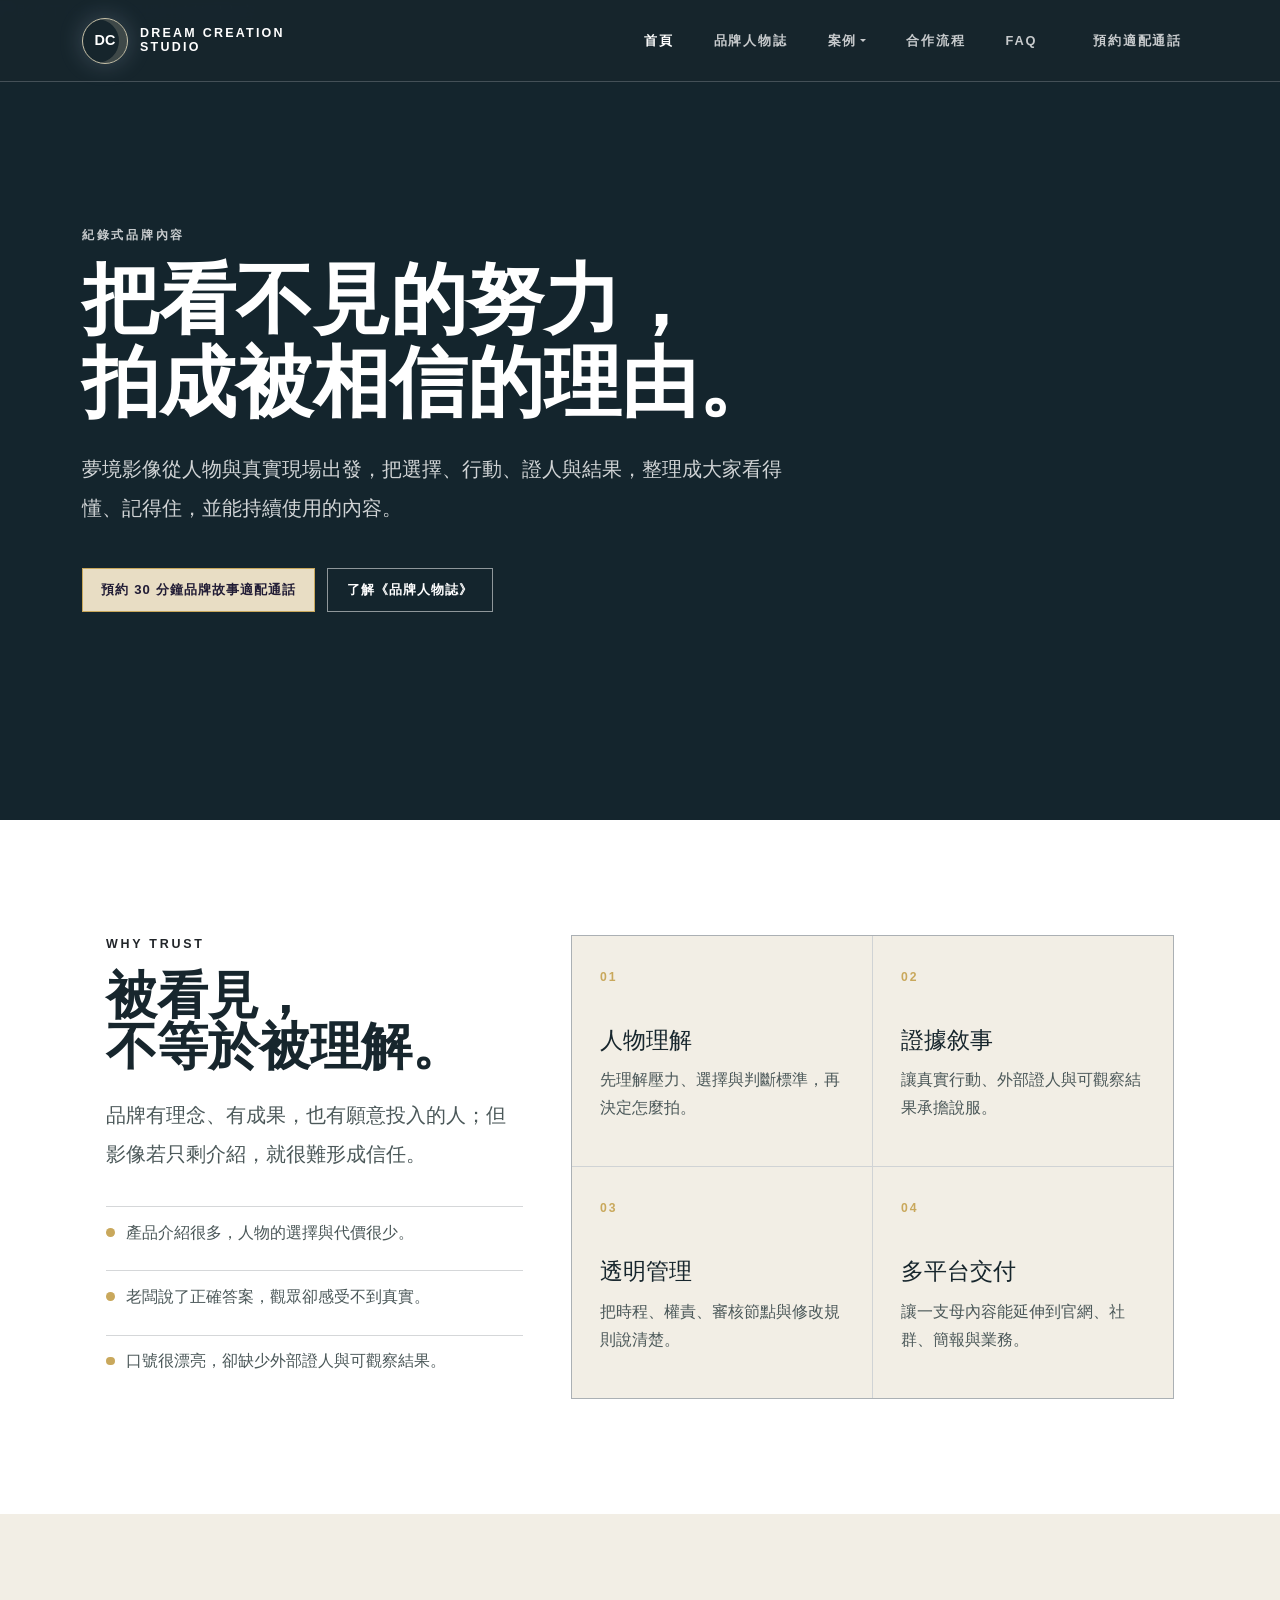
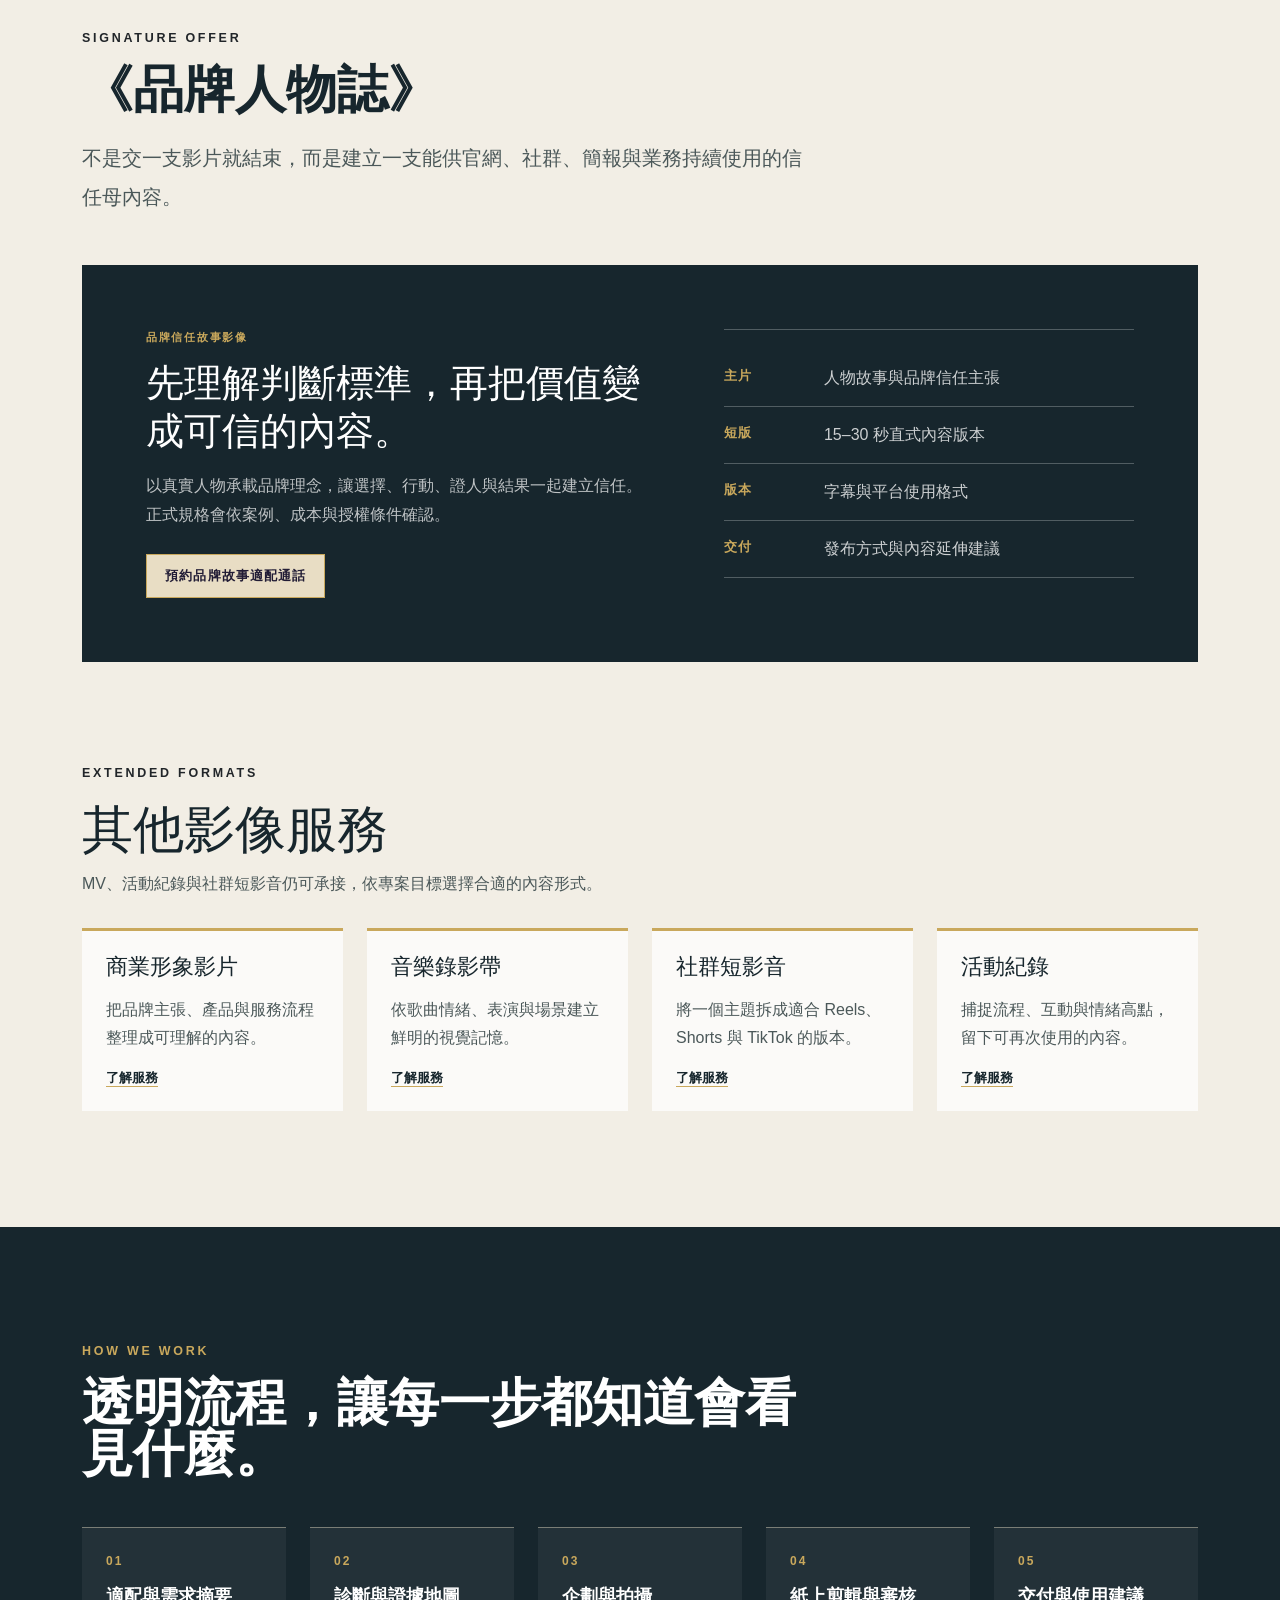
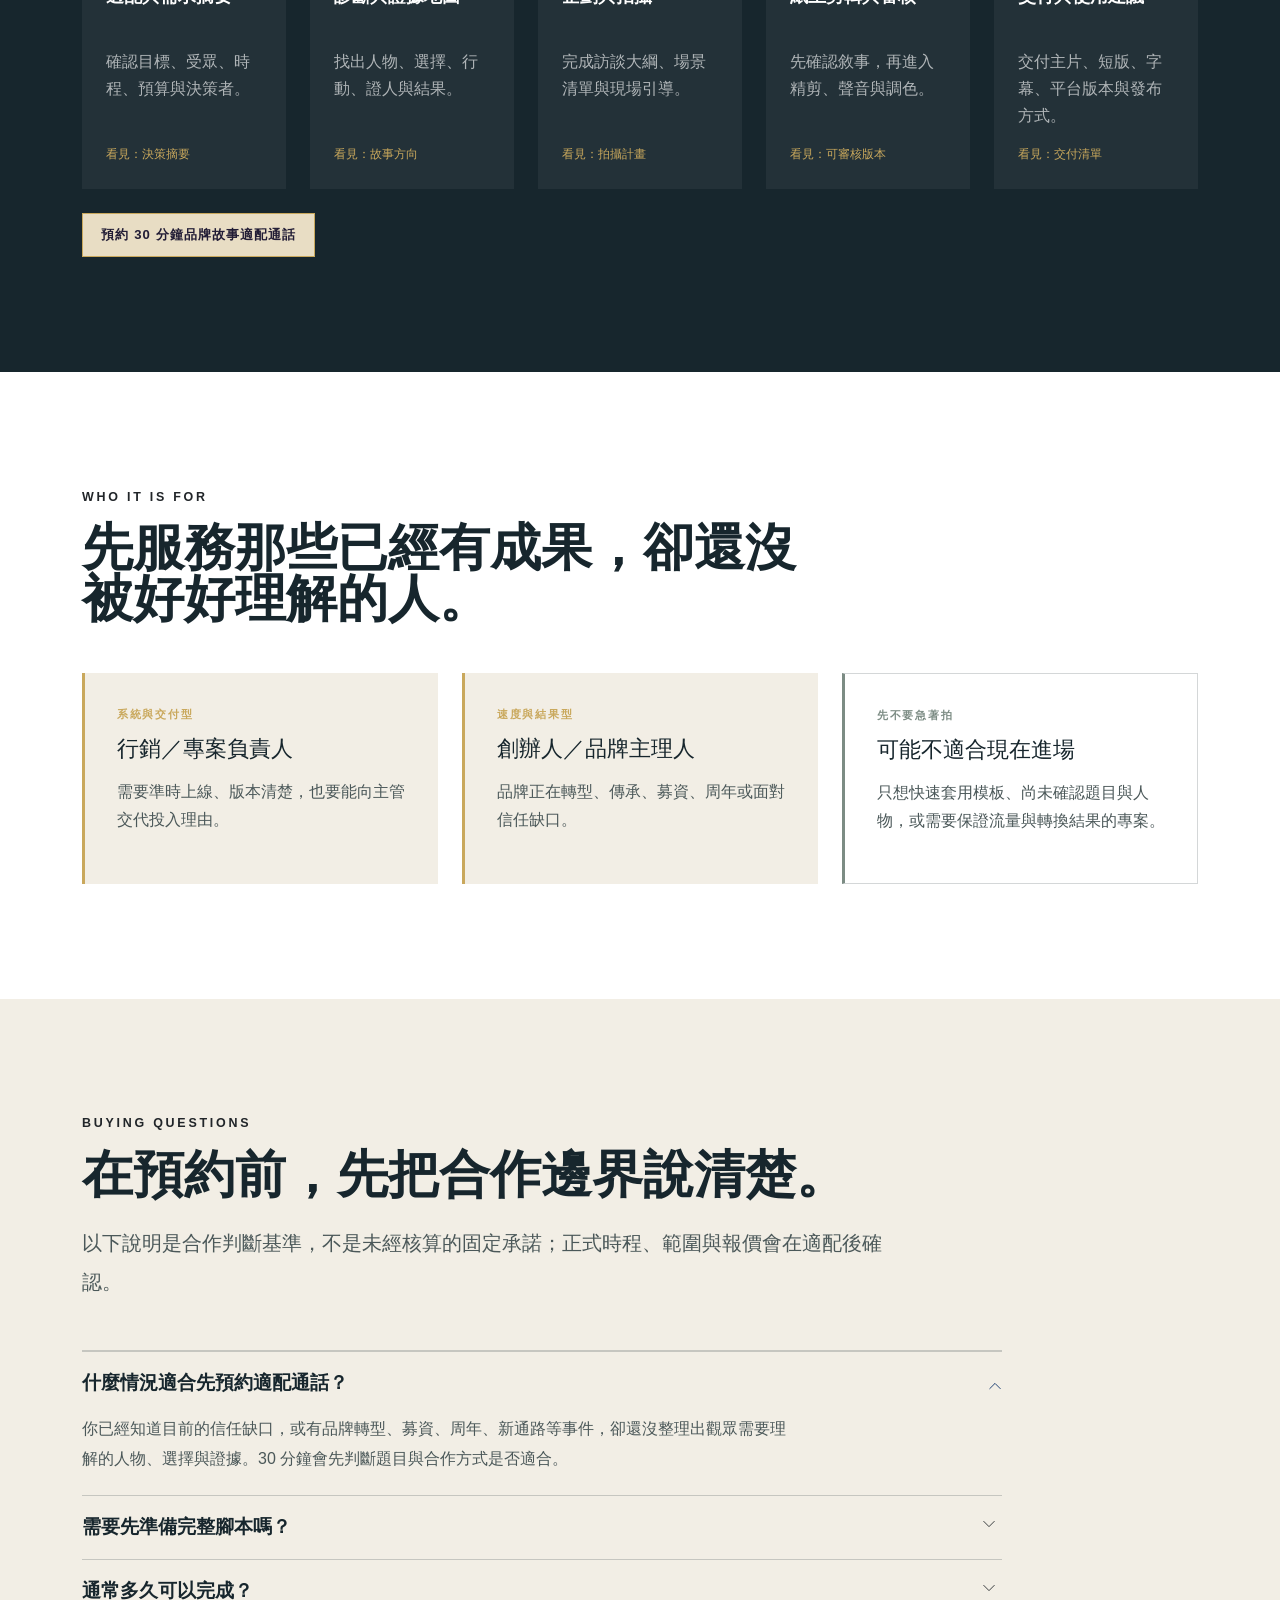
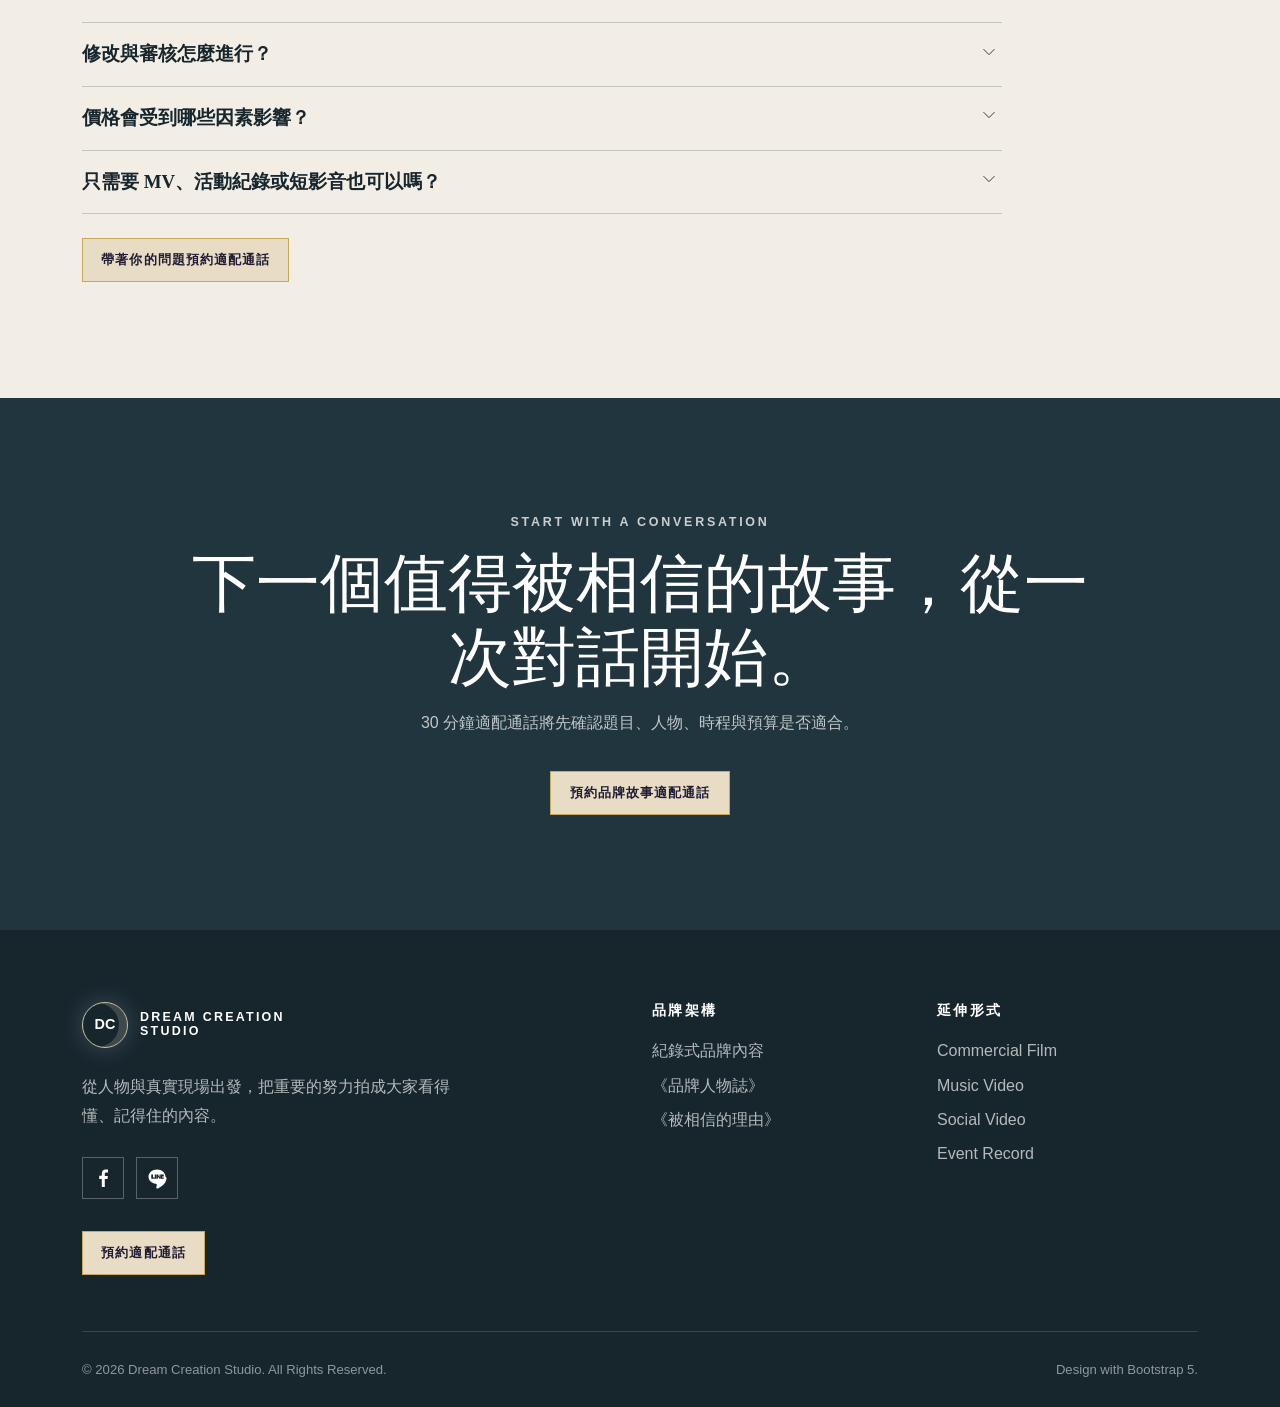
==== commit 9793c68b: "Add trust and buying guidance" ====
--- a/index.html
+++ b/index.html
@@ -41,6 +41,7 @@
               </ul>
             </li>
             <li class="nav-item"><a class="nav-link" href="#process">合作流程</a></li>
+            <li class="nav-item"><a class="nav-link" href="#faq">FAQ</a></li>
             <li class="nav-item">
               <a class="nav-link btn btn-outline-light ms-lg-2 px-3" href="inquiry.html" data-cta="fit_call">預約適配通話</a>
             </li>
@@ -176,9 +177,47 @@
             <h2 class="display-title">先服務那些已經有成果，卻還沒被好好理解的人。</h2>
           </div>
           <div class="row g-4">
-            <div class="col-lg-6"><article class="fit-card"><p class="card-label">系統與交付型</p><h3>行銷／專案負責人</h3><p>需要準時上線、版本清楚，也要能向主管交代投入理由。</p></article></div>
-            <div class="col-lg-6"><article class="fit-card"><p class="card-label">速度與結果型</p><h3>創辦人／品牌主理人</h3><p>品牌正在轉型、傳承、募資、周年或面對信任缺口。</p></article></div>
-          </div>
+            <div class="col-lg-4"><article class="fit-card"><p class="card-label">系統與交付型</p><h3>行銷／專案負責人</h3><p>需要準時上線、版本清楚，也要能向主管交代投入理由。</p></article></div>
+            <div class="col-lg-4"><article class="fit-card"><p class="card-label">速度與結果型</p><h3>創辦人／品牌主理人</h3><p>品牌正在轉型、傳承、募資、周年或面對信任缺口。</p></article></div>
+            <div class="col-lg-4"><article class="fit-card fit-card-muted"><p class="card-label">先不要急著拍</p><h3>可能不適合現在進場</h3><p>只想快速套用模板、尚未確認題目與人物，或需要保證流量與轉換結果的專案。</p></article></div>
+          </div>
+        </div>
+      </section>
+
+      <section class="section-pad faq-section" id="faq">
+        <div class="container">
+          <div class="section-heading">
+            <p class="section-kicker text-dark">BUYING QUESTIONS</p>
+            <h2 class="display-title">在預約前，先把合作邊界說清楚。</h2>
+            <p class="lead-copy">以下說明是合作判斷基準，不是未經核算的固定承諾；正式時程、範圍與報價會在適配後確認。</p>
+          </div>
+          <div class="accordion faq-list" id="faqAccordion">
+            <div class="accordion-item">
+              <h3 class="accordion-header" id="faq-heading-fit"><button class="accordion-button" type="button" data-bs-toggle="collapse" data-bs-target="#faq-fit" aria-expanded="true" aria-controls="faq-fit">什麼情況適合先預約適配通話？</button></h3>
+              <div id="faq-fit" class="accordion-collapse collapse show" aria-labelledby="faq-heading-fit" data-bs-parent="#faqAccordion"><div class="accordion-body">你已經知道目前的信任缺口，或有品牌轉型、募資、周年、新通路等事件，卻還沒整理出觀眾需要理解的人物、選擇與證據。30 分鐘會先判斷題目與合作方式是否適合。</div></div>
+            </div>
+            <div class="accordion-item">
+              <h3 class="accordion-header" id="faq-heading-script"><button class="accordion-button collapsed" type="button" data-bs-toggle="collapse" data-bs-target="#faq-script" aria-expanded="false" aria-controls="faq-script">需要先準備完整腳本嗎？</button></h3>
+              <div id="faq-script" class="accordion-collapse collapse" aria-labelledby="faq-heading-script" data-bs-parent="#faqAccordion"><div class="accordion-body">不用。請先準備事件背景、希望被誰理解、可參與的人物，以及已知的工作現場或成果；我們會在診斷階段整理證據地圖，再決定訪談與拍攝方向。</div></div>
+            </div>
+            <div class="accordion-item">
+              <h3 class="accordion-header" id="faq-heading-timeline"><button class="accordion-button collapsed" type="button" data-bs-toggle="collapse" data-bs-target="#faq-timeline" aria-expanded="false" aria-controls="faq-timeline">通常多久可以完成？</button></h3>
+              <div id="faq-timeline" class="accordion-collapse collapse" aria-labelledby="faq-heading-timeline" data-bs-parent="#faqAccordion"><div class="accordion-body">時程會依人物數、拍攝天數、後期版本、授權範圍與審核節點而定。適配後會提供可檢查的工作節點與交付安排，不先承諾所有專案都能在固定天數完成。</div></div>
+            </div>
+            <div class="accordion-item">
+              <h3 class="accordion-header" id="faq-heading-revision"><button class="accordion-button collapsed" type="button" data-bs-toggle="collapse" data-bs-target="#faq-revision" aria-expanded="false" aria-controls="faq-revision">修改與審核怎麼進行？</button></h3>
+              <div id="faq-revision" class="accordion-collapse collapse" aria-labelledby="faq-heading-revision" data-bs-parent="#faqAccordion"><div class="accordion-body">先在紙上剪輯與可審核版本確認敘事，再進入精剪、聲音與調色。修改次數、回饋窗口與追加範圍會寫入提案或報價；超出原範圍的版本會先說明影響。</div></div>
+            </div>
+            <div class="accordion-item">
+              <h3 class="accordion-header" id="faq-heading-price"><button class="accordion-button collapsed" type="button" data-bs-toggle="collapse" data-bs-target="#faq-price" aria-expanded="false" aria-controls="faq-price">價格會受到哪些因素影響？</button></h3>
+              <div id="faq-price" class="accordion-collapse collapse" aria-labelledby="faq-heading-price" data-bs-parent="#faqAccordion"><div class="accordion-body">人物與場景數、拍攝天數、團隊規模、後期版本、字幕與平台格式、音樂與影像授權、交通場地及急件需求，都可能影響成本。正式價格會在範圍與工時核算後確認。</div></div>
+            </div>
+            <div class="accordion-item">
+              <h3 class="accordion-header" id="faq-heading-format"><button class="accordion-button collapsed" type="button" data-bs-toggle="collapse" data-bs-target="#faq-format" aria-expanded="false" aria-controls="faq-format">只需要 MV、活動紀錄或短影音也可以嗎？</button></h3>
+              <div id="faq-format" class="accordion-collapse collapse" aria-labelledby="faq-heading-format" data-bs-parent="#faqAccordion"><div class="accordion-body">可以。這些是延伸影像形式；我們仍會先確認目標、受眾、證據與使用情境，避免只交付一支漂亮但無法使用的片子。</div></div>
+            </div>
+          </div>
+          <a class="btnstyle mt-4" href="inquiry.html" data-cta="fit_call">帶著你的問題預約適配通話</a>
         </div>
       </section>
 
--- a/css/custom.css
+++ b/css/custom.css
@@ -758,6 +758,69 @@
   color: var(--dream);
 }
 
+.fit-card-muted {
+  background: #fff;
+  border: 1px solid rgba(23, 38, 45, 0.18);
+  border-left: 3px solid var(--mist);
+}
+
+.fit-card-muted .card-label {
+  color: var(--mist);
+}
+
+.faq-section {
+  background: var(--paper);
+}
+
+.faq-section .section-heading {
+  max-width: 820px;
+}
+
+.faq-list {
+  max-width: 920px;
+  margin-top: 2.5rem;
+  border-top: 1px solid rgba(23, 38, 45, 0.2);
+}
+
+.faq-list .accordion-item {
+  border-color: rgba(23, 38, 45, 0.2);
+  border-right: 0;
+  border-left: 0;
+  border-radius: 0;
+  background: transparent;
+}
+
+.faq-list .accordion-button {
+  padding: 1.25rem 0;
+  color: var(--ink);
+  font-family: "Noto Serif TC", "Songti TC", Georgia, serif;
+  font-size: 1.18rem;
+  font-weight: 700;
+  background: transparent;
+  box-shadow: none;
+}
+
+.faq-list .accordion-button:not(.collapsed) {
+  color: var(--ink);
+  background: transparent;
+}
+
+.faq-list .accordion-button:focus {
+  border-color: transparent;
+  box-shadow: 0 0 0 0.2rem rgba(201, 168, 92, 0.22);
+}
+
+.faq-list .accordion-button::after {
+  background-size: 0.9rem;
+}
+
+.faq-list .accordion-body {
+  max-width: 760px;
+  padding: 0 3rem 1.35rem 0;
+  color: var(--soft-ink);
+  line-height: 1.85;
+}
+
 .final-cta {
   padding: clamp(4rem, 9vw, 8rem) 0;
   color: #fff;
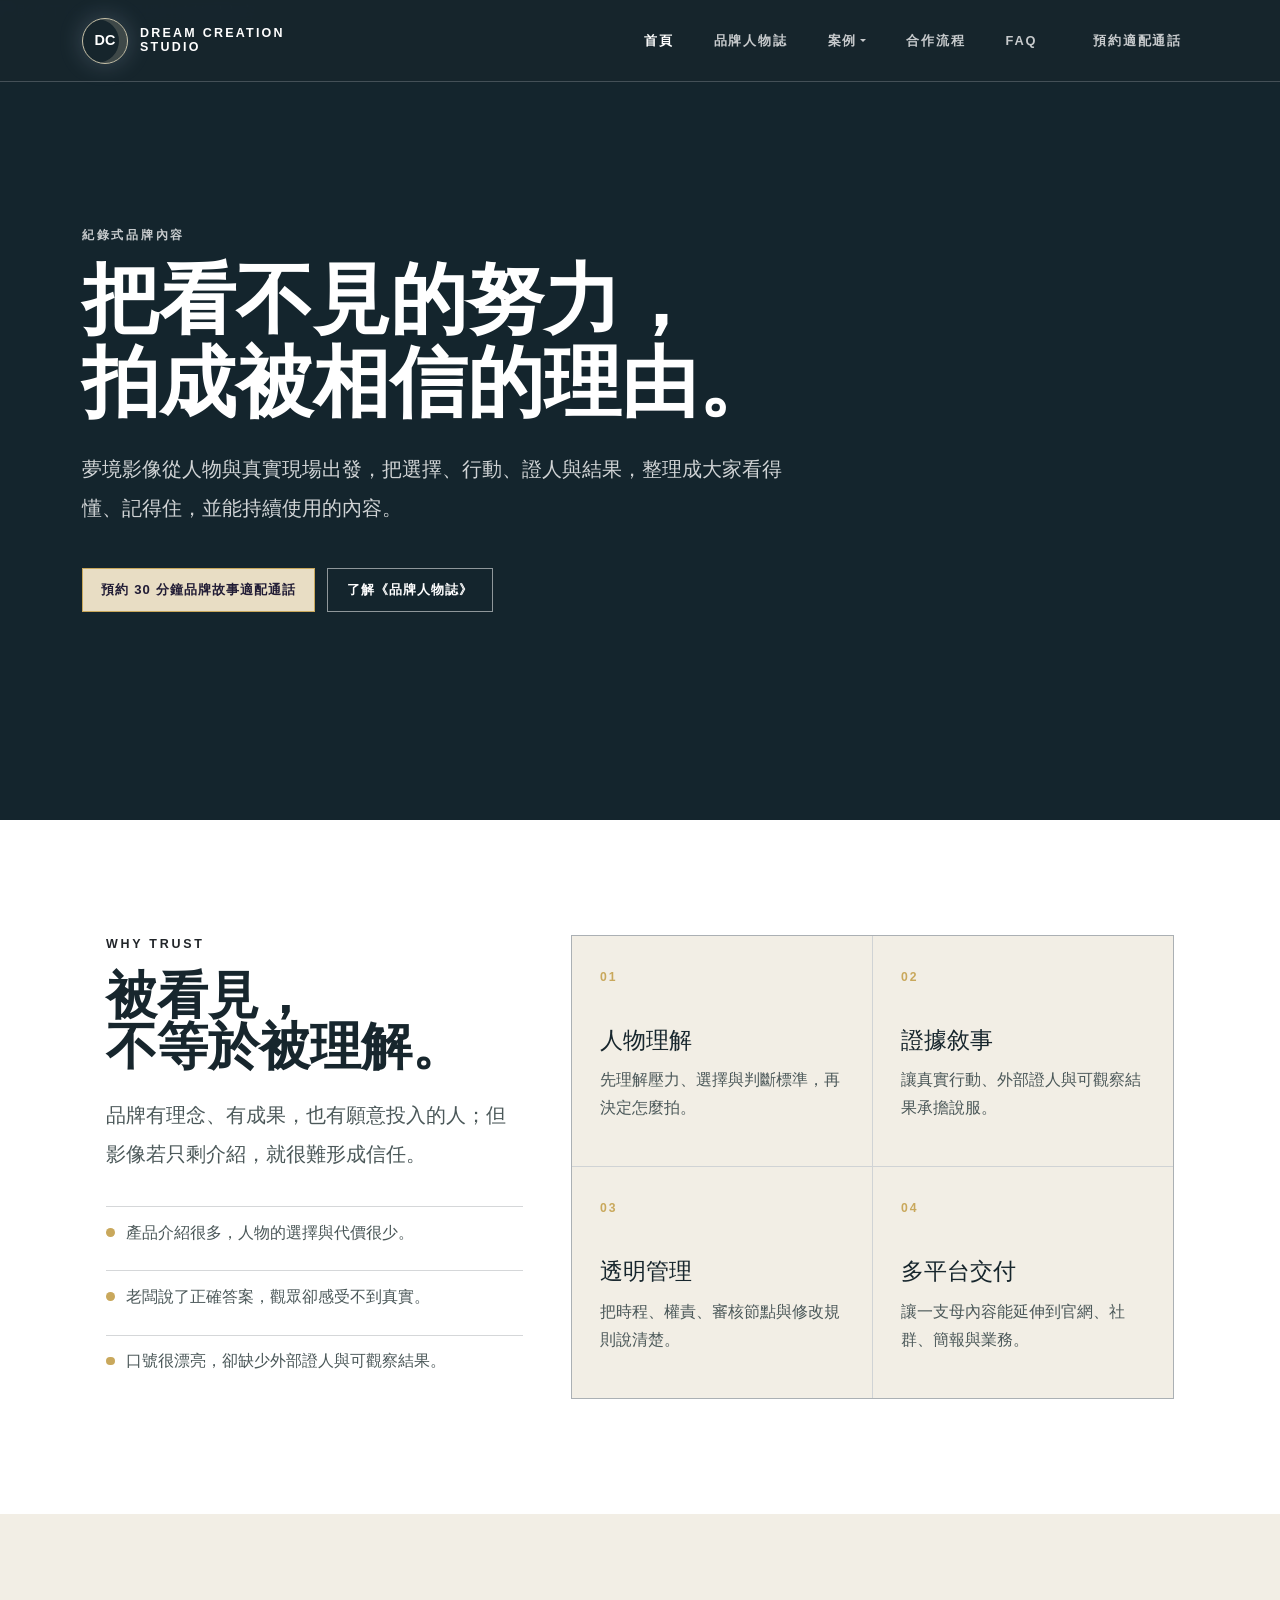
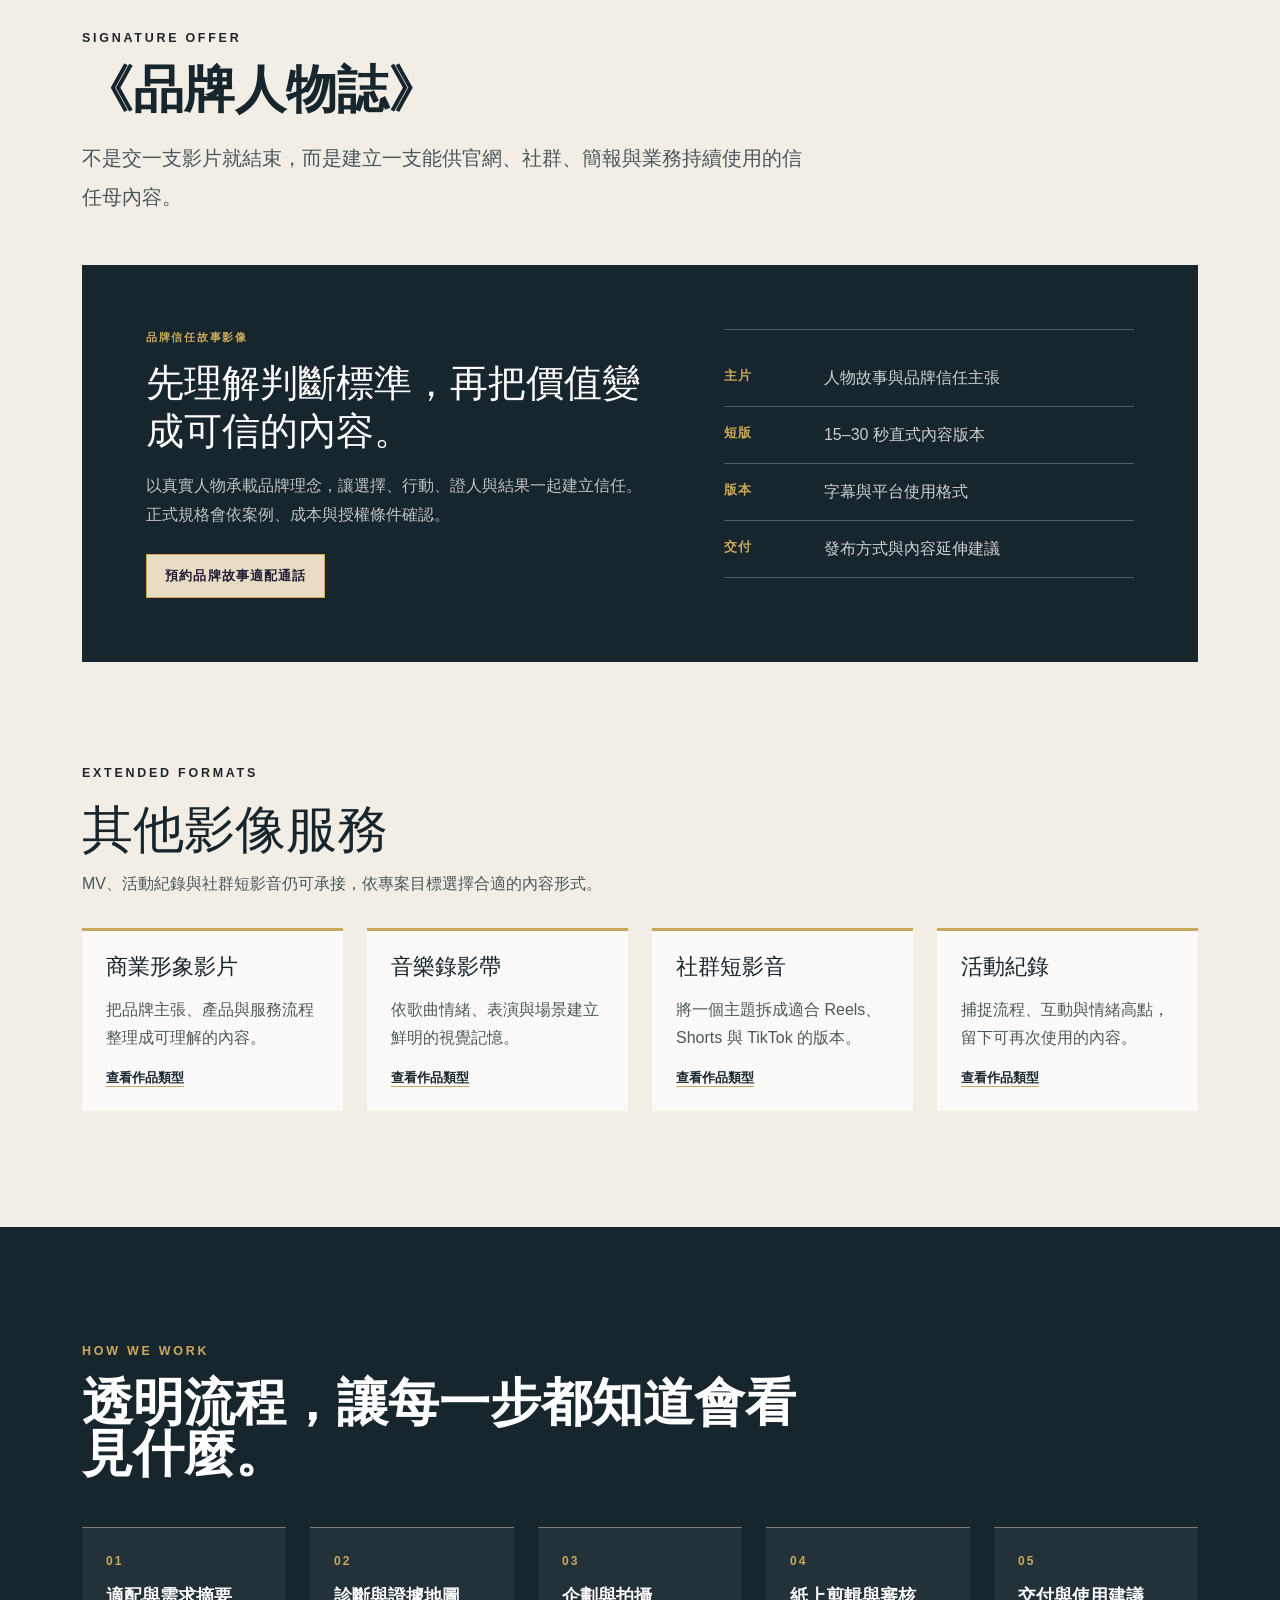
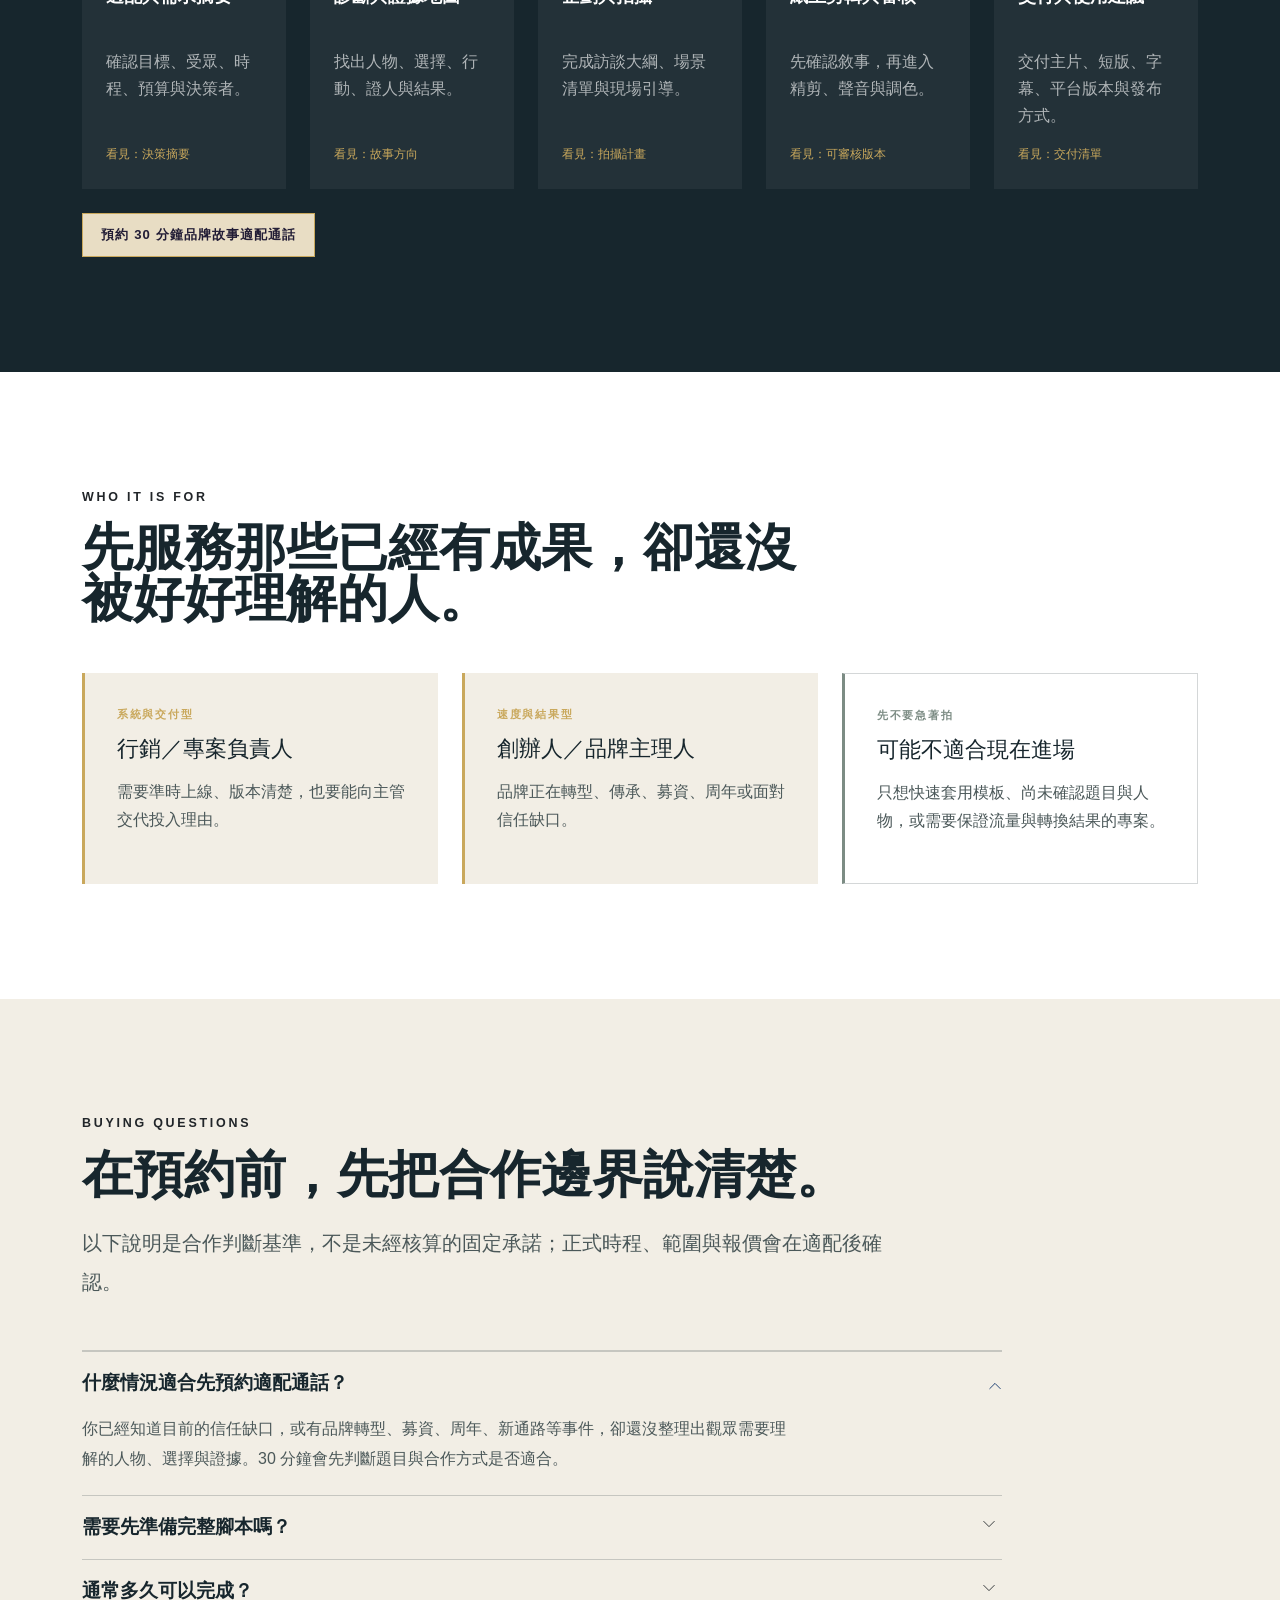
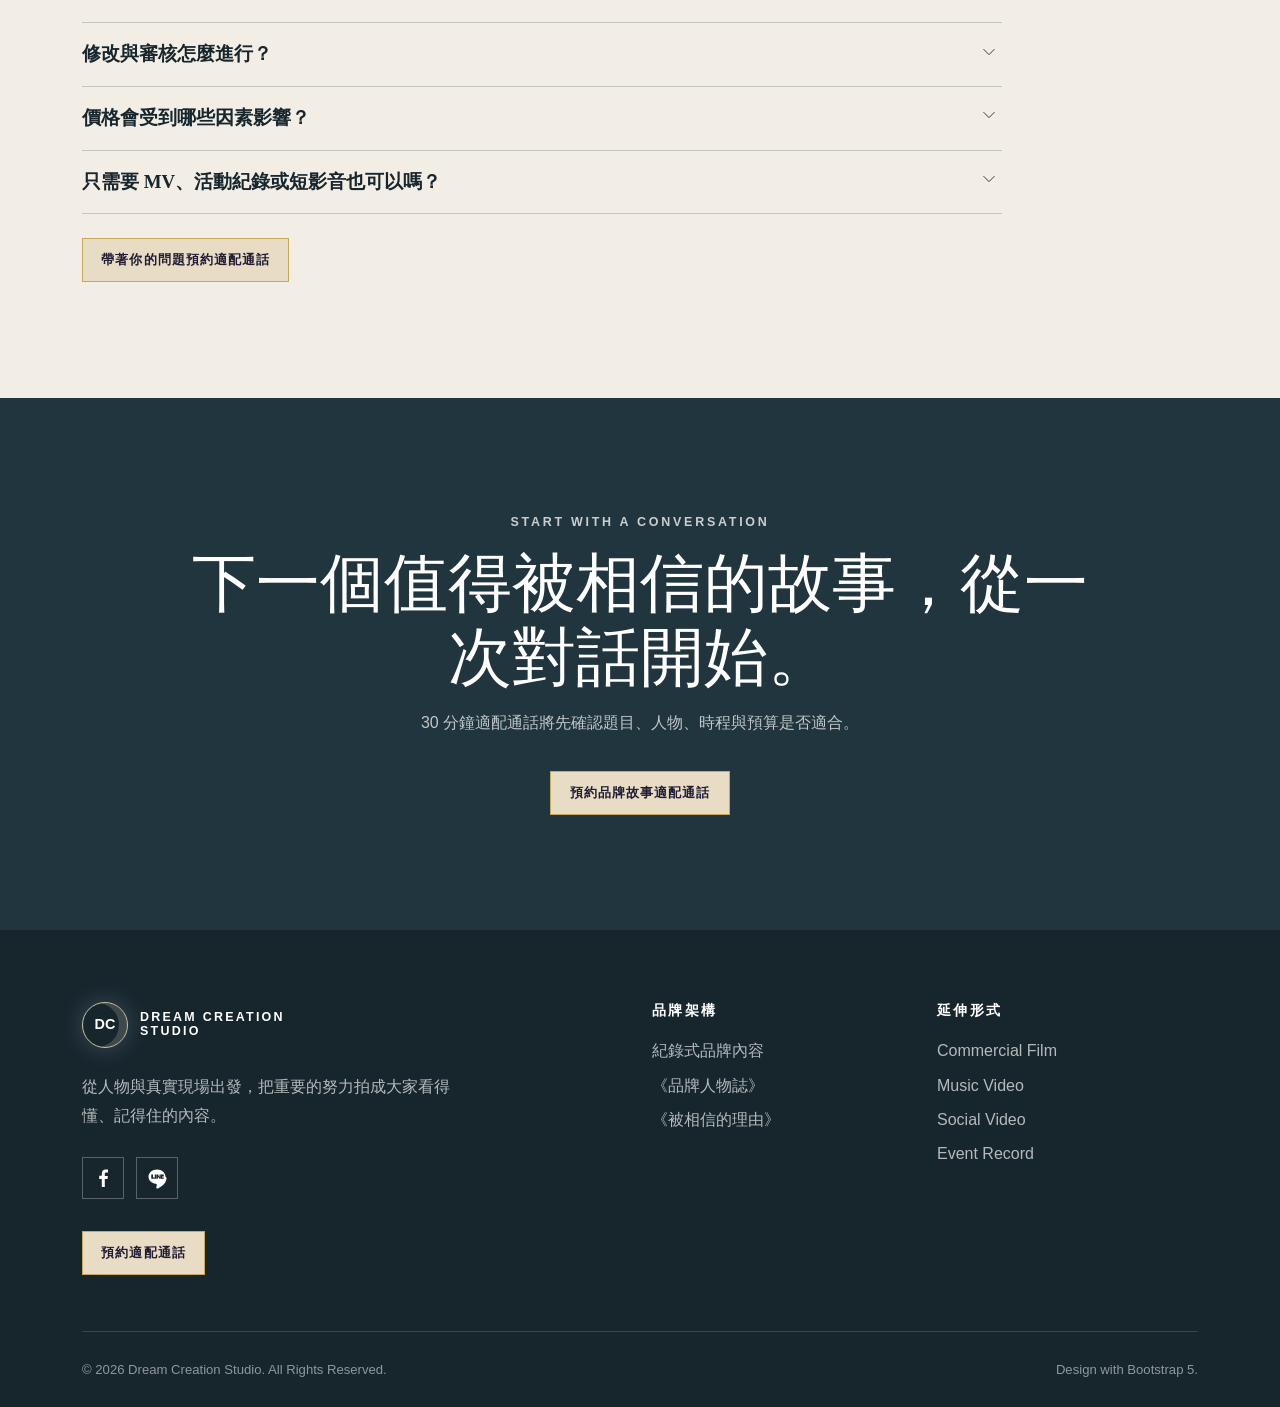
==== commit cc2bfc24: "Fix work links and stabilize homepage navigation" ====
--- a/index.html
+++ b/index.html
@@ -137,16 +137,16 @@
             </div>
             <div class="row g-4">
               <div class="col-md-6 col-xl-3">
-                <article class="service-card h-100"><h3>商業形象影片</h3><p>把品牌主張、產品與服務流程整理成可理解的內容。</p><a href="inquiry.html?service=commercial" data-service-link="商業形象影片">了解服務</a></article>
-              </div>
-              <div class="col-md-6 col-xl-3">
-                <article class="service-card h-100"><h3>音樂錄影帶</h3><p>依歌曲情緒、表演與場景建立鮮明的視覺記憶。</p><a href="inquiry.html?service=music-video" data-service-link="音樂錄影帶">了解服務</a></article>
-              </div>
-              <div class="col-md-6 col-xl-3">
-                <article class="service-card h-100"><h3>社群短影音</h3><p>將一個主題拆成適合 Reels、Shorts 與 TikTok 的版本。</p><a href="inquiry.html?service=social-video" data-service-link="社群短影音">了解服務</a></article>
-              </div>
-              <div class="col-md-6 col-xl-3">
-                <article class="service-card h-100"><h3>活動紀錄</h3><p>捕捉流程、互動與情緒高點，留下可再次使用的內容。</p><a href="inquiry.html?service=event-record" data-service-link="活動紀錄">了解服務</a></article>
+                <article class="service-card h-100"><h3>商業形象影片</h3><p>把品牌主張、產品與服務流程整理成可理解的內容。</p><a href="commercial.html#commercial" data-service-link="商業形象影片">查看作品類型</a></article>
+              </div>
+              <div class="col-md-6 col-xl-3">
+                <article class="service-card h-100"><h3>音樂錄影帶</h3><p>依歌曲情緒、表演與場景建立鮮明的視覺記憶。</p><a href="commercial.html#music-video" data-service-link="音樂錄影帶">查看作品類型</a></article>
+              </div>
+              <div class="col-md-6 col-xl-3">
+                <article class="service-card h-100"><h3>社群短影音</h3><p>將一個主題拆成適合 Reels、Shorts 與 TikTok 的版本。</p><a href="commercial.html#social-video" data-service-link="社群短影音">查看作品類型</a></article>
+              </div>
+              <div class="col-md-6 col-xl-3">
+                <article class="service-card h-100"><h3>活動紀錄</h3><p>捕捉流程、互動與情緒高點，留下可再次使用的內容。</p><a href="commercial.html#event-record" data-service-link="活動紀錄">查看作品類型</a></article>
               </div>
             </div>
           </div>
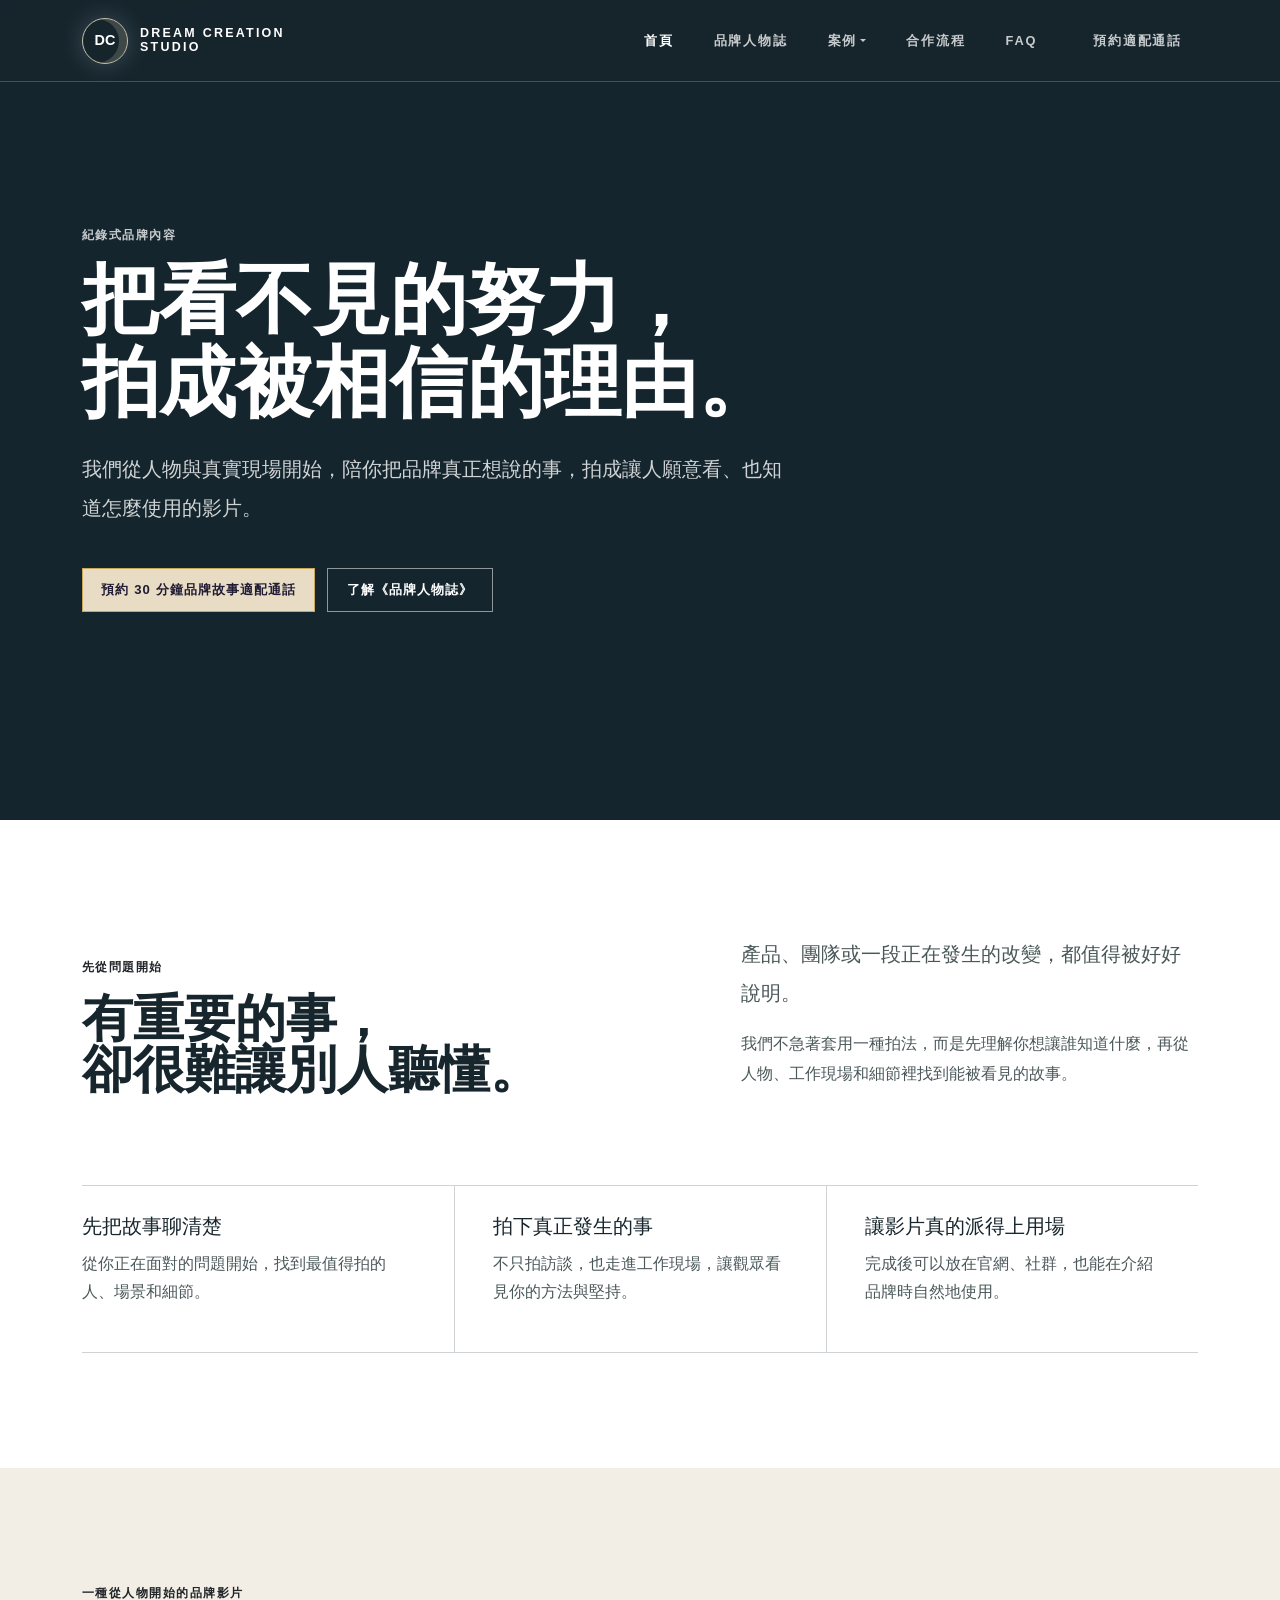
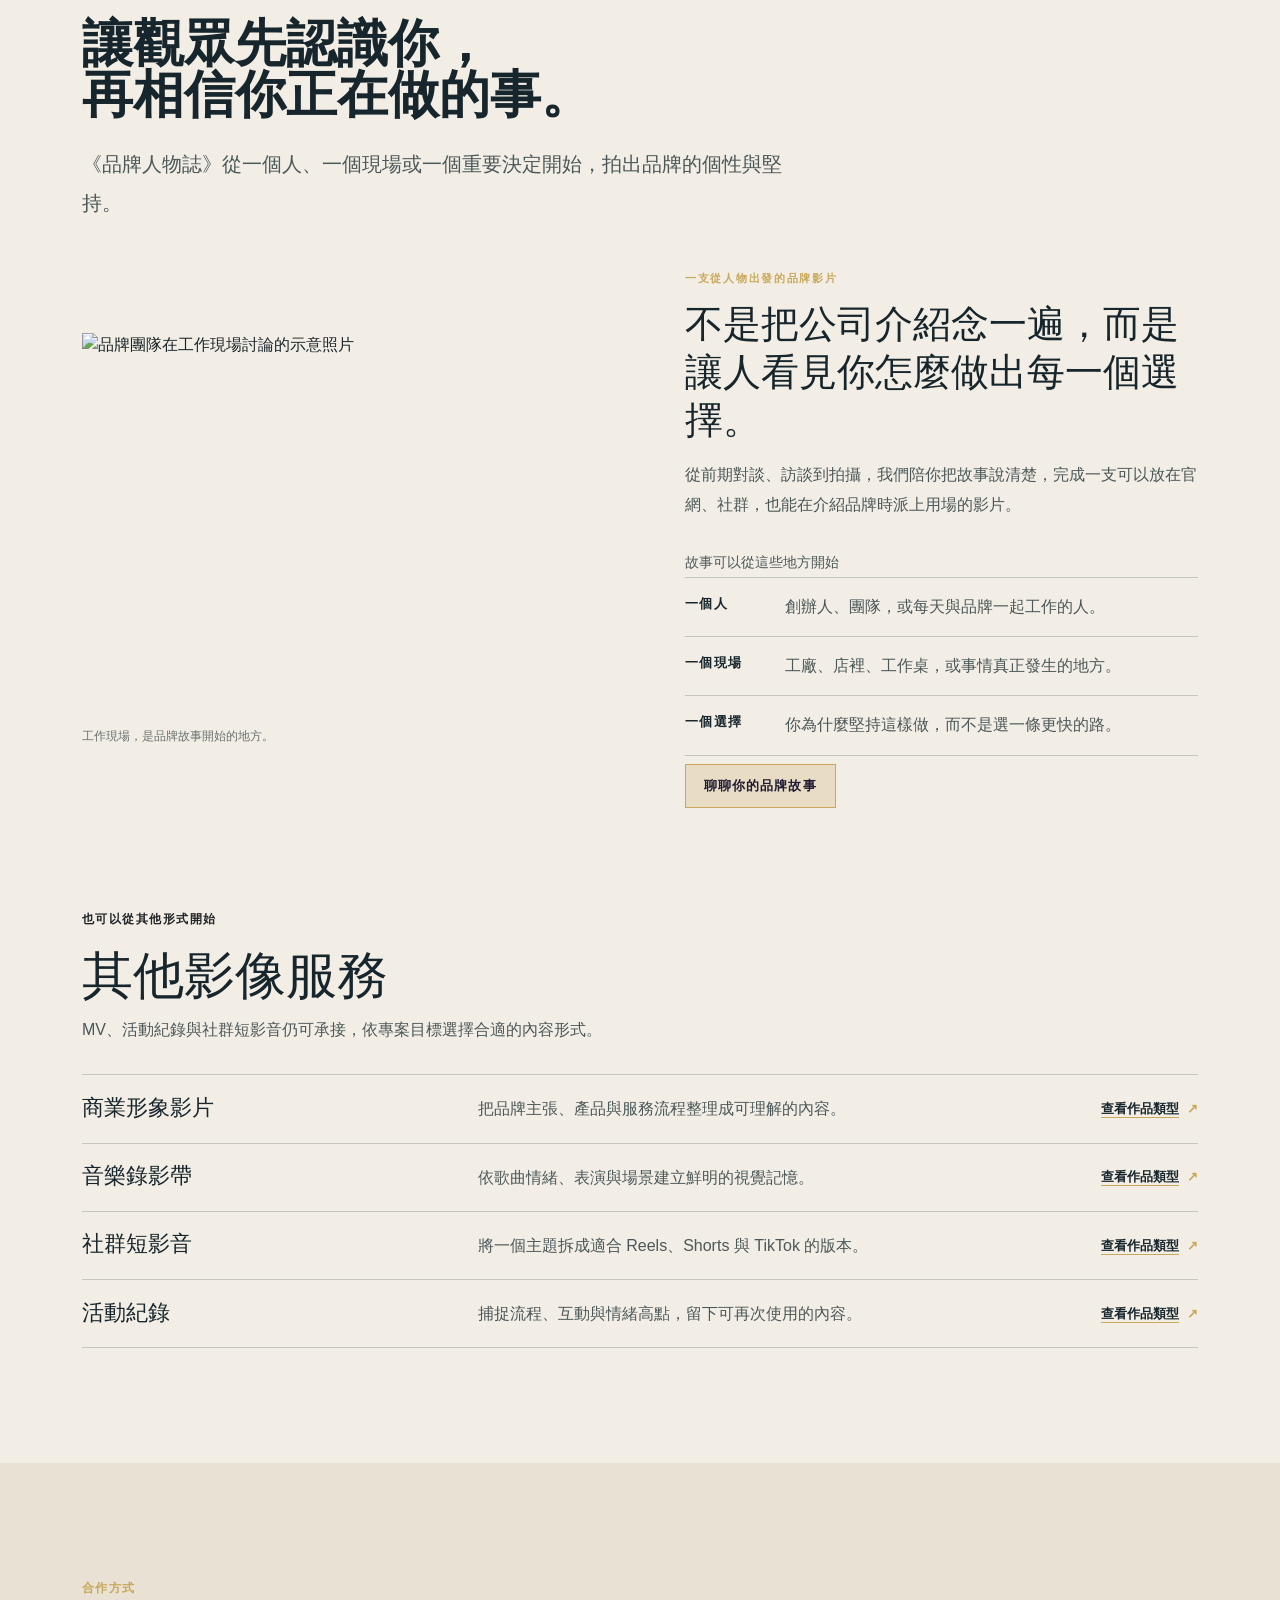
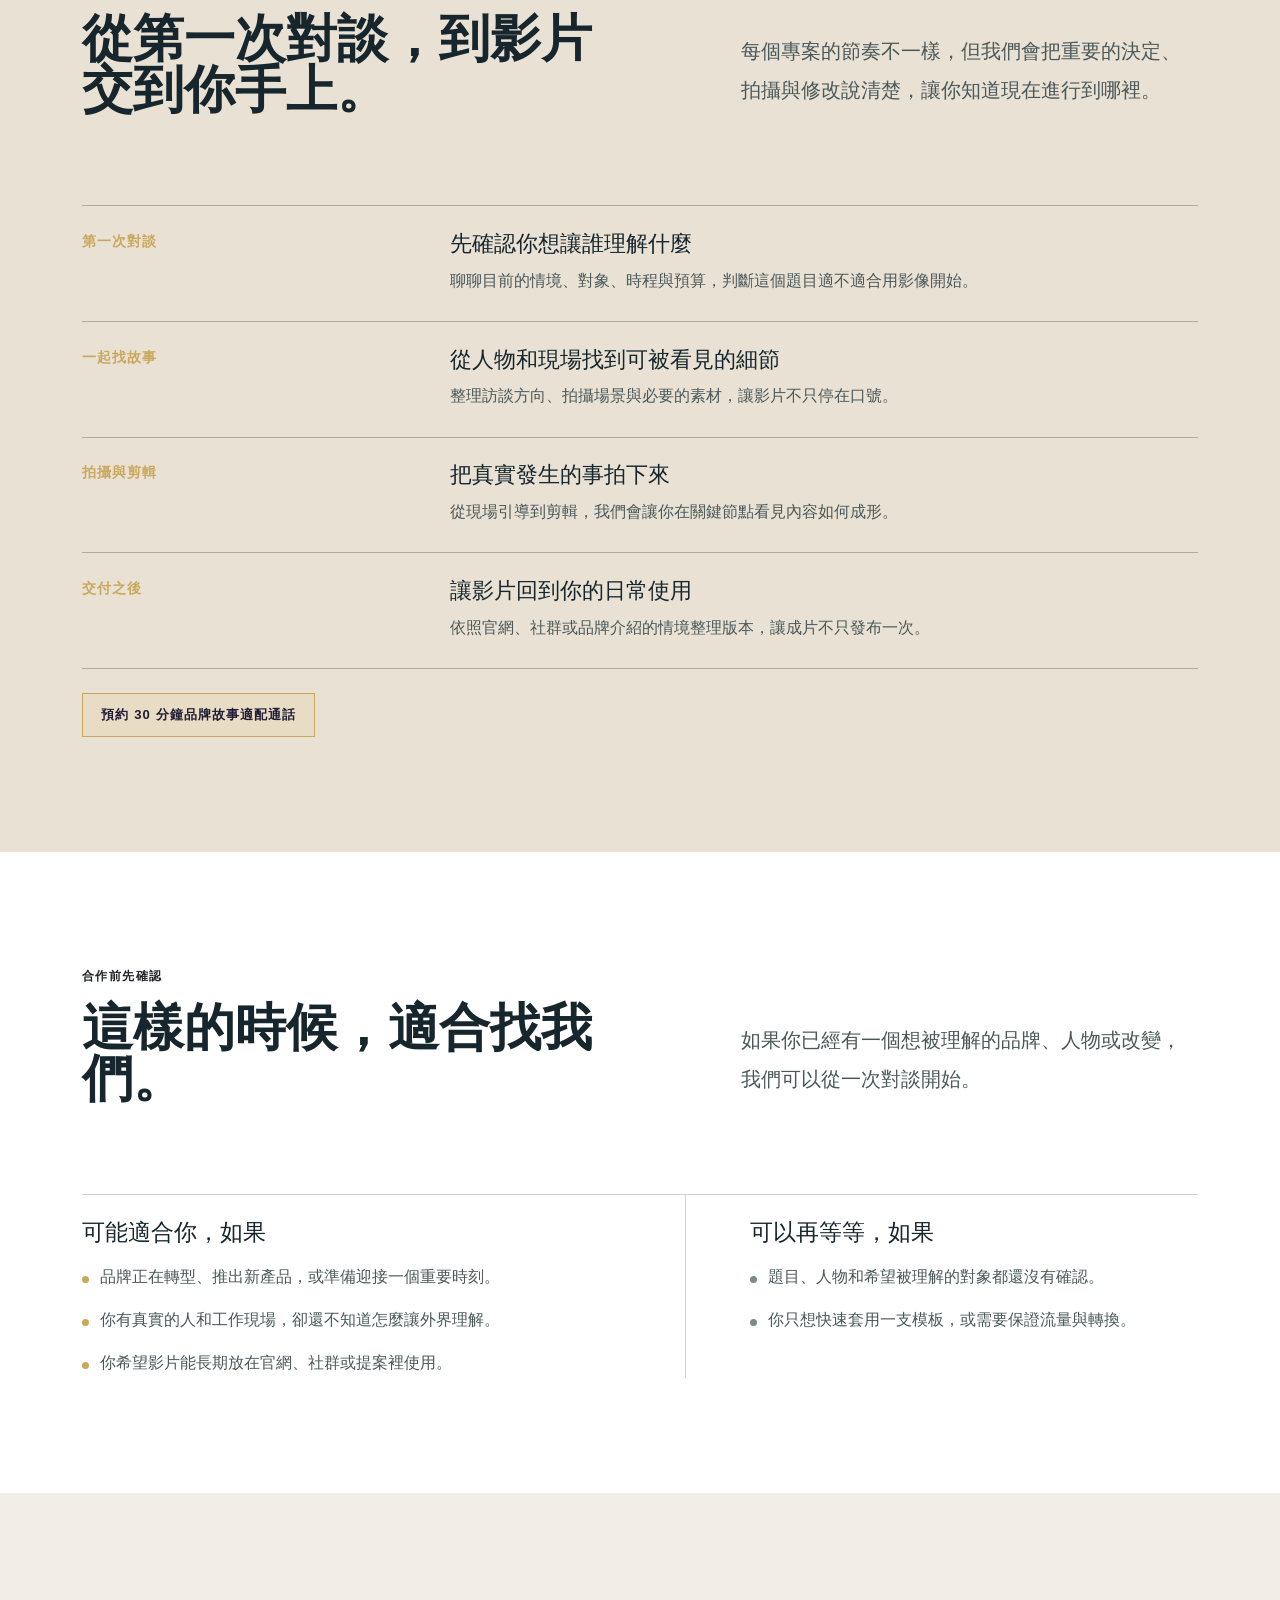
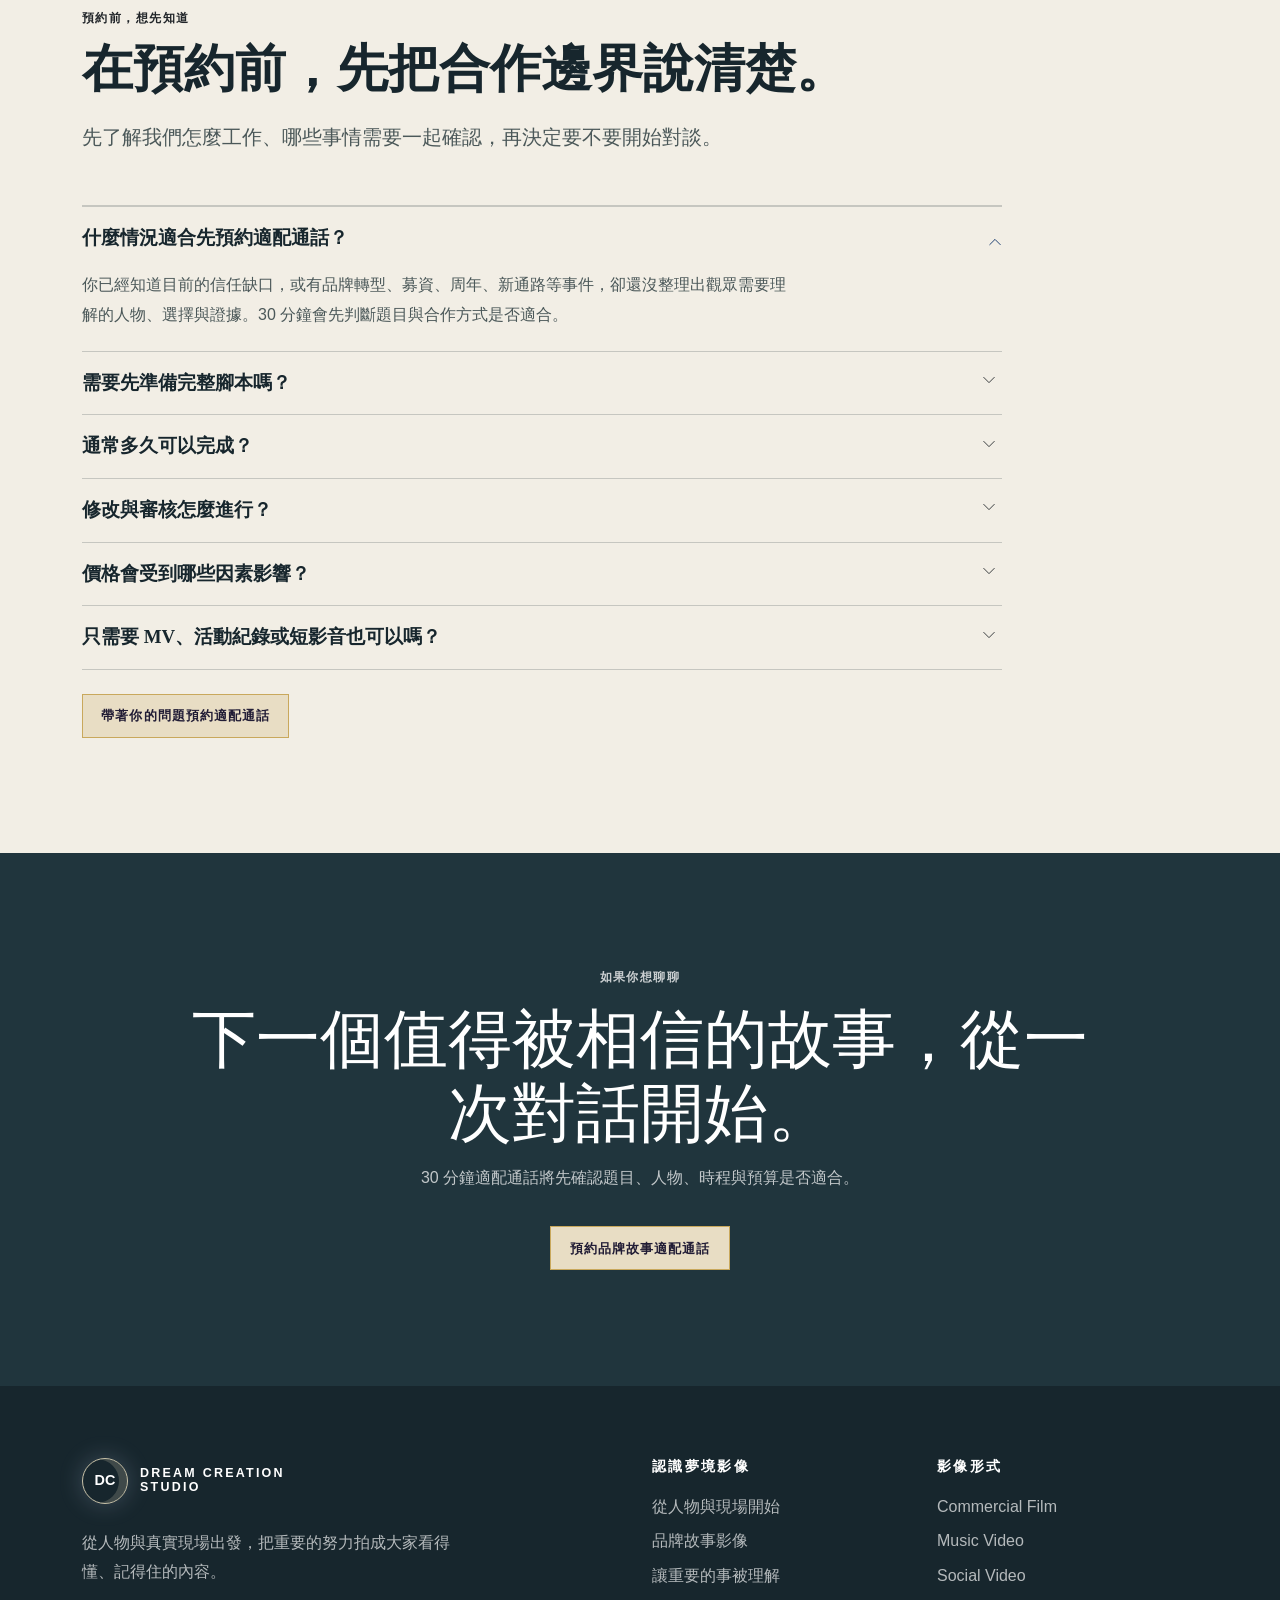
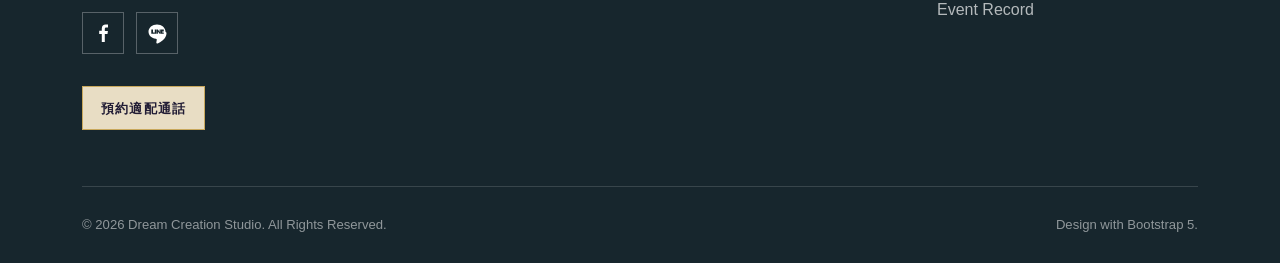
==== commit 220fe959: "Refine homepage into editorial brand experience" ====
--- a/index.html
+++ b/index.html
@@ -4,7 +4,7 @@
     <meta charset="utf-8">
     <meta name="viewport" content="width=device-width, initial-scale=1">
     <title>紀錄式品牌內容與品牌人物誌｜夢境影像</title>
-    <meta name="description" content="夢境影像以真實人物、選擇、行動、證人與結果，把品牌努力整理成官網、社群、簡報與業務可持續使用的信任內容。">
+    <meta name="description" content="夢境影像從人物與真實現場出發，把品牌想說的事整理成觀眾看得懂、記得住，也能在官網與社群持續使用的影像。">
     <link href="bootstrap-5.3.8-dist/css/bootstrap.min.css" rel="stylesheet">
     <link rel="stylesheet" href="css/custom.css">
     <!-- Google tag：GA4 與 Google Ads -->
@@ -58,7 +58,7 @@
         <div class="container hero-intro-content">
           <p class="section-kicker">紀錄式品牌內容</p>
           <h1>把看不見的努力，<br>拍成被相信的理由。</h1>
-          <p class="lead-copy">夢境影像從人物與真實現場出發，把選擇、行動、證人與結果，整理成大家看得懂、記得住，並能持續使用的內容。</p>
+          <p class="lead-copy">我們從人物與真實現場開始，陪你把品牌真正想說的事，拍成讓人願意看、也知道怎麼使用的影片。</p>
           <div class="hero-actions">
             <a class="btnstyle" href="inquiry.html" data-cta="fit_call">預約 30 分鐘品牌故事適配通話</a>
             <a class="btnstyle btnstyle-quiet" href="#brand-profile">了解《品牌人物誌》</a>
@@ -68,86 +68,78 @@
 
       <section class="section-pad problem-section" id="about">
         <div class="container">
-          <div class="row g-5 align-items-start">
-            <div class="col-lg-5">
-              <p class="section-kicker text-dark">WHY TRUST</p>
-              <h2 class="display-title">被看見，<br>不等於被理解。</h2>
-              <p class="lead-copy">品牌有理念、有成果，也有願意投入的人；但影像若只剩介紹，就很難形成信任。</p>
-              <ul class="problem-list">
-                <li>產品介紹很多，人物的選擇與代價很少。</li>
-                <li>老闆說了正確答案，觀眾卻感受不到真實。</li>
-                <li>口號很漂亮，卻缺少外部證人與可觀察結果。</li>
-              </ul>
-            </div>
-            <div class="col-lg-7">
-              <div class="principle-grid" aria-label="夢境影像的四個工作原則">
-                <article class="principle-card">
-                  <span>01</span>
-                  <h3>人物理解</h3>
-                  <p>先理解壓力、選擇與判斷標準，再決定怎麼拍。</p>
-                </article>
-                <article class="principle-card">
-                  <span>02</span>
-                  <h3>證據敘事</h3>
-                  <p>讓真實行動、外部證人與可觀察結果承擔說服。</p>
-                </article>
-                <article class="principle-card">
-                  <span>03</span>
-                  <h3>透明管理</h3>
-                  <p>把時程、權責、審核節點與修改規則說清楚。</p>
-                </article>
-                <article class="principle-card">
-                  <span>04</span>
-                  <h3>多平台交付</h3>
-                  <p>讓一支母內容能延伸到官網、社群、簡報與業務。</p>
-                </article>
+          <div class="editorial-intro">
+            <div>
+              <p class="section-kicker text-dark">先從問題開始</p>
+              <h2 class="display-title">有重要的事，<br>卻很難讓別人聽懂。</h2>
+            </div>
+            <div class="editorial-copy">
+              <p class="lead-copy">產品、團隊或一段正在發生的改變，都值得被好好說明。</p>
+              <p>我們不急著套用一種拍法，而是先理解你想讓誰知道什麼，再從人物、工作現場和細節裡找到能被看見的故事。</p>
+            </div>
+          </div>
+          <div class="approach-strip" aria-label="夢境影像的合作方式">
+            <article class="approach-item">
+              <h3>先把故事聊清楚</h3>
+              <p>從你正在面對的問題開始，找到最值得拍的人、場景和細節。</p>
+            </article>
+            <article class="approach-item">
+              <h3>拍下真正發生的事</h3>
+              <p>不只拍訪談，也走進工作現場，讓觀眾看見你的方法與堅持。</p>
+            </article>
+            <article class="approach-item">
+              <h3>讓影片真的派得上用場</h3>
+              <p>完成後可以放在官網、社群，也能在介紹品牌時自然地使用。</p>
+            </article>
+          </div>
+        </div>
+      </section>
+
+      <section class="section-pad product-section" id="brand-profile">
+        <div class="container">
+          <div class="section-heading">
+            <p class="section-kicker text-dark">一種從人物開始的品牌影片</p>
+            <h2 class="display-title">讓觀眾先認識你，<br>再相信你正在做的事。</h2>
+            <p class="lead-copy">《品牌人物誌》從一個人、一個現場或一個重要決定開始，拍出品牌的個性與堅持。</p>
+          </div>
+          <div class="brand-story-layout">
+              <figure class="brand-story-media">
+              <img src="https://images.unsplash.com/photo-1521737711867-e3b97375f902?auto=format&fit=crop&w=1200&q=85" alt="品牌團隊在工作現場討論的示意照片">
+              <figcaption>工作現場，是品牌故事開始的地方。</figcaption>
+            </figure>
+            <div class="brand-story-copy">
+              <p class="card-label">一支從人物出發的品牌影片</p>
+              <h3>不是把公司介紹念一遍，而是讓人看見你怎麼做出每一個選擇。</h3>
+              <p>從前期對談、訪談到拍攝，我們陪你把故事說清楚，完成一支可以放在官網、社群，也能在介紹品牌時派上用場的影片。</p>
+              <div class="story-points">
+                <p class="story-points-intro">故事可以從這些地方開始</p>
+                <p class="story-point"><strong>一個人</strong><span>創辦人、團隊，或每天與品牌一起工作的人。</span></p>
+                <p class="story-point"><strong>一個現場</strong><span>工廠、店裡、工作桌，或事情真正發生的地方。</span></p>
+                <p class="story-point"><strong>一個選擇</strong><span>你為什麼堅持這樣做，而不是選一條更快的路。</span></p>
               </div>
-            </div>
-          </div>
-        </div>
-      </section>
-
-      <section class="section-pad product-section" id="brand-profile">
-        <div class="container">
-          <div class="section-heading">
-            <p class="section-kicker text-dark">SIGNATURE OFFER</p>
-            <h2 class="display-title">《品牌人物誌》</h2>
-            <p class="lead-copy">不是交一支影片就結束，而是建立一支能供官網、社群、簡報與業務持續使用的信任母內容。</p>
-          </div>
-          <div class="product-feature">
-            <div>
-              <p class="card-label">品牌信任故事影像</p>
-              <h3>先理解判斷標準，再把價值變成可信的內容。</h3>
-              <p>以真實人物承載品牌理念，讓選擇、行動、證人與結果一起建立信任。正式規格會依案例、成本與授權條件確認。</p>
-              <a class="btnstyle" href="inquiry.html?service=brand-profile" data-cta="fit_call">預約品牌故事適配通話</a>
-            </div>
-            <ul class="deliverable-list">
-              <li><strong>主片</strong><span>人物故事與品牌信任主張</span></li>
-              <li><strong>短版</strong><span>15–30 秒直式內容版本</span></li>
-              <li><strong>版本</strong><span>字幕與平台使用格式</span></li>
-              <li><strong>交付</strong><span>發布方式與內容延伸建議</span></li>
-            </ul>
+              <a class="btnstyle" href="inquiry.html?service=brand-profile" data-cta="fit_call">聊聊你的品牌故事</a>
+            </div>
           </div>
 
           <div class="extension-services">
             <div class="section-heading compact-heading">
-              <p class="section-kicker text-dark">EXTENDED FORMATS</p>
+              <p class="section-kicker text-dark">也可以從其他形式開始</p>
               <h2>其他影像服務</h2>
               <p>MV、活動紀錄與社群短影音仍可承接，依專案目標選擇合適的內容形式。</p>
             </div>
-            <div class="row g-4">
-              <div class="col-md-6 col-xl-3">
-                <article class="service-card h-100"><h3>商業形象影片</h3><p>把品牌主張、產品與服務流程整理成可理解的內容。</p><a href="commercial.html#commercial" data-service-link="商業形象影片">查看作品類型</a></article>
-              </div>
-              <div class="col-md-6 col-xl-3">
-                <article class="service-card h-100"><h3>音樂錄影帶</h3><p>依歌曲情緒、表演與場景建立鮮明的視覺記憶。</p><a href="commercial.html#music-video" data-service-link="音樂錄影帶">查看作品類型</a></article>
-              </div>
-              <div class="col-md-6 col-xl-3">
-                <article class="service-card h-100"><h3>社群短影音</h3><p>將一個主題拆成適合 Reels、Shorts 與 TikTok 的版本。</p><a href="commercial.html#social-video" data-service-link="社群短影音">查看作品類型</a></article>
-              </div>
-              <div class="col-md-6 col-xl-3">
-                <article class="service-card h-100"><h3>活動紀錄</h3><p>捕捉流程、互動與情緒高點，留下可再次使用的內容。</p><a href="commercial.html#event-record" data-service-link="活動紀錄">查看作品類型</a></article>
-              </div>
+            <div class="service-list">
+              <article class="service-line">
+                <h3>商業形象影片</h3><p>把品牌主張、產品與服務流程整理成可理解的內容。</p><a href="commercial.html#commercial" data-service-link="商業形象影片">查看作品類型<span aria-hidden="true">↗</span></a>
+              </article>
+              <article class="service-line">
+                <h3>音樂錄影帶</h3><p>依歌曲情緒、表演與場景建立鮮明的視覺記憶。</p><a href="commercial.html#music-video" data-service-link="音樂錄影帶">查看作品類型<span aria-hidden="true">↗</span></a>
+              </article>
+              <article class="service-line">
+                <h3>社群短影音</h3><p>將一個主題拆成適合 Reels、Shorts 與 TikTok 的版本。</p><a href="commercial.html#social-video" data-service-link="社群短影音">查看作品類型<span aria-hidden="true">↗</span></a>
+              </article>
+              <article class="service-line">
+                <h3>活動紀錄</h3><p>捕捉流程、互動與情緒高點，留下可再次使用的內容。</p><a href="commercial.html#event-record" data-service-link="活動紀錄">查看作品類型<span aria-hidden="true">↗</span></a>
+              </article>
             </div>
           </div>
         </div>
@@ -155,41 +147,74 @@
 
       <section class="section-pad process-section" id="process">
         <div class="container">
+          <div class="editorial-intro process-intro">
+            <div>
+              <p class="section-kicker">合作方式</p>
+              <h2 class="display-title">從第一次對談，到影片交到你手上。</h2>
+            </div>
+            <div class="editorial-copy">
+              <p class="lead-copy">每個專案的節奏不一樣，但我們會把重要的決定、拍攝與修改說清楚，讓你知道現在進行到哪裡。</p>
+            </div>
+          </div>
+          <div class="process-list">
+            <article class="process-step">
+              <p class="process-step-label">第一次對談</p>
+              <div><h3>先確認你想讓誰理解什麼</h3><p>聊聊目前的情境、對象、時程與預算，判斷這個題目適不適合用影像開始。</p></div>
+            </article>
+            <article class="process-step">
+              <p class="process-step-label">一起找故事</p>
+              <div><h3>從人物和現場找到可被看見的細節</h3><p>整理訪談方向、拍攝場景與必要的素材，讓影片不只停在口號。</p></div>
+            </article>
+            <article class="process-step">
+              <p class="process-step-label">拍攝與剪輯</p>
+              <div><h3>把真實發生的事拍下來</h3><p>從現場引導到剪輯，我們會讓你在關鍵節點看見內容如何成形。</p></div>
+            </article>
+            <article class="process-step">
+              <p class="process-step-label">交付之後</p>
+              <div><h3>讓影片回到你的日常使用</h3><p>依照官網、社群或品牌介紹的情境整理版本，讓成片不只發布一次。</p></div>
+            </article>
+          </div>
+          <a class="btnstyle mt-4" href="inquiry.html" data-cta="fit_call">預約 30 分鐘品牌故事適配通話</a>
+        </div>
+      </section>
+
+      <section class="section-pad fit-section">
+        <div class="container">
+          <div class="editorial-intro fit-intro">
+            <div>
+              <p class="section-kicker text-dark">合作前先確認</p>
+              <h2 class="display-title">這樣的時候，適合找我們。</h2>
+            </div>
+            <div class="editorial-copy">
+              <p class="lead-copy">如果你已經有一個想被理解的品牌、人物或改變，我們可以從一次對談開始。</p>
+            </div>
+          </div>
+          <div class="fit-columns">
+            <div class="fit-column">
+              <h3>可能適合你，如果</h3>
+              <ul>
+                <li>品牌正在轉型、推出新產品，或準備迎接一個重要時刻。</li>
+                <li>你有真實的人和工作現場，卻還不知道怎麼讓外界理解。</li>
+                <li>你希望影片能長期放在官網、社群或提案裡使用。</li>
+              </ul>
+            </div>
+            <div class="fit-column fit-column-muted">
+              <h3>可以再等等，如果</h3>
+              <ul>
+                <li>題目、人物和希望被理解的對象都還沒有確認。</li>
+                <li>你只想快速套用一支模板，或需要保證流量與轉換。</li>
+              </ul>
+            </div>
+          </div>
+        </div>
+      </section>
+
+      <section class="section-pad faq-section" id="faq">
+        <div class="container">
           <div class="section-heading">
-            <p class="section-kicker">HOW WE WORK</p>
-            <h2 class="display-title">透明流程，讓每一步都知道會看見什麼。</h2>
-          </div>
-          <div class="row g-4 process-grid">
-            <div class="col-md-6 col-xl"><article><span>01</span><h3>適配與需求摘要</h3><p>確認目標、受眾、時程、預算與決策者。</p><small>看見：決策摘要</small></article></div>
-            <div class="col-md-6 col-xl"><article><span>02</span><h3>診斷與證據地圖</h3><p>找出人物、選擇、行動、證人與結果。</p><small>看見：故事方向</small></article></div>
-            <div class="col-md-6 col-xl"><article><span>03</span><h3>企劃與拍攝</h3><p>完成訪談大綱、場景清單與現場引導。</p><small>看見：拍攝計畫</small></article></div>
-            <div class="col-md-6 col-xl"><article><span>04</span><h3>紙上剪輯與審核</h3><p>先確認敘事，再進入精剪、聲音與調色。</p><small>看見：可審核版本</small></article></div>
-            <div class="col-md-6 col-xl"><article><span>05</span><h3>交付與使用建議</h3><p>交付主片、短版、字幕、平台版本與發布方式。</p><small>看見：交付清單</small></article></div>
-          </div>
-          <a class="btnstyle mt-4" href="inquiry.html" data-cta="fit_call">預約 30 分鐘品牌故事適配通話</a>
-        </div>
-      </section>
-
-      <section class="section-pad fit-section">
-        <div class="container">
-          <div class="section-heading">
-            <p class="section-kicker text-dark">WHO IT IS FOR</p>
-            <h2 class="display-title">先服務那些已經有成果，卻還沒被好好理解的人。</h2>
-          </div>
-          <div class="row g-4">
-            <div class="col-lg-4"><article class="fit-card"><p class="card-label">系統與交付型</p><h3>行銷／專案負責人</h3><p>需要準時上線、版本清楚，也要能向主管交代投入理由。</p></article></div>
-            <div class="col-lg-4"><article class="fit-card"><p class="card-label">速度與結果型</p><h3>創辦人／品牌主理人</h3><p>品牌正在轉型、傳承、募資、周年或面對信任缺口。</p></article></div>
-            <div class="col-lg-4"><article class="fit-card fit-card-muted"><p class="card-label">先不要急著拍</p><h3>可能不適合現在進場</h3><p>只想快速套用模板、尚未確認題目與人物，或需要保證流量與轉換結果的專案。</p></article></div>
-          </div>
-        </div>
-      </section>
-
-      <section class="section-pad faq-section" id="faq">
-        <div class="container">
-          <div class="section-heading">
-            <p class="section-kicker text-dark">BUYING QUESTIONS</p>
+            <p class="section-kicker text-dark">預約前，想先知道</p>
             <h2 class="display-title">在預約前，先把合作邊界說清楚。</h2>
-            <p class="lead-copy">以下說明是合作判斷基準，不是未經核算的固定承諾；正式時程、範圍與報價會在適配後確認。</p>
+            <p class="lead-copy">先了解我們怎麼工作、哪些事情需要一起確認，再決定要不要開始對談。</p>
           </div>
           <div class="accordion faq-list" id="faqAccordion">
             <div class="accordion-item">
@@ -223,7 +248,7 @@
 
       <section class="final-cta">
         <div class="container">
-          <p class="section-kicker">START WITH A CONVERSATION</p>
+          <p class="section-kicker">如果你想聊聊</p>
           <h2>下一個值得被相信的故事，從一次對話開始。</h2>
           <p>30 分鐘適配通話將先確認題目、人物、時程與預算是否適合。</p>
           <a class="btnstyle" href="inquiry.html" data-cta="fit_call">預約品牌故事適配通話</a>
@@ -251,15 +276,15 @@
             <a class="btnstyle" href="inquiry.html" data-cta="fit_call">預約適配通話</a>
           </div>
           <div class="col-sm-6 col-lg-3 offset-lg-1">
-            <h2 class="footer-title">品牌架構</h2>
+            <h2 class="footer-title">認識夢境影像</h2>
             <ul class="footer-list">
-              <li>紀錄式品牌內容</li>
-              <li>《品牌人物誌》</li>
-              <li>《被相信的理由》</li>
+              <li>從人物與現場開始</li>
+              <li>品牌故事影像</li>
+              <li>讓重要的事被理解</li>
             </ul>
           </div>
           <div class="col-sm-6 col-lg-3">
-            <h2 class="footer-title">延伸形式</h2>
+            <h2 class="footer-title">影像形式</h2>
             <ul class="footer-list">
               <li>Commercial Film</li>
               <li>Music Video</li>
--- a/css/custom.css
+++ b/css/custom.css
@@ -91,8 +91,7 @@
   color: rgba(255, 255, 255, 0.76);
   font-size: 0.78rem;
   font-weight: 800;
-  letter-spacing: 0.22em;
-  text-transform: uppercase;
+  letter-spacing: 0.12em;
 }
 
 .section-pad {
@@ -113,10 +112,7 @@
 }
 
 .product-section {
-  background:
-    radial-gradient(circle at 12% 8%, rgba(245, 234, 200, 0.45), transparent 13%),
-    radial-gradient(circle at 92% 18%, rgba(199, 216, 246, 0.42), transparent 18%),
-    var(--paper);
+  background: var(--paper);
 }
 
 .section-heading {
@@ -211,32 +207,6 @@
 
 .process-section .section-kicker {
   color: var(--dream);
-}
-
-.process-grid article {
-  height: 100%;
-  padding: 1.5rem;
-  border-top: 1px solid rgba(245, 234, 200, 0.4);
-  background: rgba(255, 255, 255, 0.04);
-}
-
-.process-grid span {
-  color: var(--dream);
-  font-size: 0.75rem;
-  font-weight: 800;
-  letter-spacing: 0.18em;
-}
-
-.process-grid h3 {
-  margin: 1rem 0 0.75rem;
-  font-size: 1.1rem;
-  font-weight: 800;
-}
-
-.process-grid p {
-  margin: 0;
-  color: rgba(255, 255, 255, 0.64);
-  line-height: 1.7;
 }
 
 .portfolio-filter {
@@ -559,213 +529,291 @@
   color: var(--ink);
 }
 
-.problem-list {
-  display: grid;
-  gap: 0.75rem;
+.editorial-intro {
+  display: grid;
+  grid-template-columns: minmax(0, 1fr) minmax(280px, 0.82fr);
+  gap: clamp(2rem, 8vw, 8rem);
+  align-items: end;
+  margin-bottom: clamp(3.5rem, 7vw, 6rem);
+}
+
+.editorial-intro .display-title {
+  margin-bottom: 0;
+}
+
+.editorial-copy {
+  max-width: 520px;
+  padding-bottom: 0.35rem;
+}
+
+.editorial-copy p:last-child {
+  margin-bottom: 0;
+  color: var(--soft-ink);
+  line-height: 1.9;
+}
+
+.approach-strip {
+  display: grid;
+  grid-template-columns: repeat(3, minmax(0, 1fr));
+  border-top: 1px solid rgba(23, 38, 45, 0.2);
+  border-bottom: 1px solid rgba(23, 38, 45, 0.2);
+}
+
+.approach-item {
+  padding: 1.75rem clamp(1rem, 3vw, 2.5rem) 1.9rem 0;
+}
+
+.approach-item + .approach-item {
+  padding-left: clamp(1rem, 3vw, 2.5rem);
+  border-left: 1px solid rgba(23, 38, 45, 0.2);
+}
+
+.approach-item h3 {
+  margin: 0 0 0.7rem;
+  font-size: 1.28rem;
+}
+
+.approach-item p {
+  color: var(--soft-ink);
+  line-height: 1.75;
+}
+
+.brand-story-layout {
+  display: grid;
+  grid-template-columns: minmax(0, 1fr) minmax(0, 1fr);
+  gap: clamp(2rem, 7vw, 7rem);
+  align-items: center;
+}
+
+.brand-story-media {
+  margin: 0;
+}
+
+.brand-story-media img {
+  display: block;
+  width: 100%;
+  aspect-ratio: 4 / 3;
+  object-fit: cover;
+  filter: saturate(0.78);
+}
+
+.brand-story-media figcaption {
+  padding-top: 0.65rem;
+  color: var(--muted);
+  font-size: 0.72rem;
+}
+
+.brand-story-copy h3 {
+  max-width: 620px;
+  margin: 0 0 1rem;
+  font-size: clamp(1.8rem, 3vw, 2.8rem);
+  line-height: 1.25;
+}
+
+.brand-story-copy > p:not(.card-label) {
+  max-width: 620px;
+  color: var(--soft-ink);
+  line-height: 1.85;
+}
+
+.brand-story-copy .card-label {
+  color: var(--dream);
+}
+
+.story-points {
+  display: grid;
+  margin-top: 2rem;
+}
+
+.story-points-intro {
+  margin-bottom: 0.25rem;
+  color: var(--soft-ink);
+  font-size: 0.88rem;
+}
+
+.story-point {
+  display: grid;
+  grid-template-columns: 84px 1fr;
+  gap: 1rem;
+  padding: 1rem 0;
+  margin: 0;
+  border-top: 1px solid rgba(23, 38, 45, 0.2);
+}
+
+.story-point:last-child {
+  border-bottom: 1px solid rgba(23, 38, 45, 0.2);
+}
+
+.story-point strong {
+  color: var(--ink);
+  font-size: 0.8rem;
+  letter-spacing: 0.12em;
+}
+
+.story-point span {
+  color: var(--soft-ink);
+  line-height: 1.65;
+}
+
+.extension-services {
+  padding-top: clamp(4rem, 8vw, 7rem);
+}
+
+.compact-heading {
+  margin-bottom: 2rem;
+}
+
+.compact-heading h2 {
+  margin-bottom: 0.75rem;
+  font-size: clamp(2rem, 4vw, 3.4rem);
+}
+
+.compact-heading p:not(.section-kicker) {
+  color: var(--soft-ink);
+}
+
+.service-list {
+  border-top: 1px solid rgba(23, 38, 45, 0.2);
+}
+
+.service-line {
+  display: grid;
+  grid-template-columns: minmax(150px, 0.8fr) minmax(260px, 1.3fr) auto;
+  gap: 2rem;
+  align-items: center;
+  padding: 1.25rem 0;
+  border-bottom: 1px solid rgba(23, 38, 45, 0.2);
+}
+
+.service-line h3,
+.service-line p {
+  margin: 0;
+}
+
+.service-line h3 {
+  font-size: 1.35rem;
+}
+
+.service-line p {
+  color: var(--soft-ink);
+  line-height: 1.7;
+}
+
+.service-line a {
+  color: var(--ink);
+  font-size: 0.82rem;
+  font-weight: 800;
+  text-underline-offset: 0.3em;
+  text-decoration-color: var(--dream);
+  white-space: nowrap;
+}
+
+.service-line a span {
+  display: inline-block;
+  margin-left: 0.5rem;
+  color: var(--dream);
+  transition: transform 0.2s ease;
+}
+
+.service-line a:hover span,
+.service-line a:focus span {
+  transform: translate(0.2rem, -0.2rem);
+}
+
+.process-section {
+  color: var(--ink);
+  background: #e8e1d4;
+}
+
+.process-intro .display-title {
+  max-width: 760px;
+}
+
+.process-list {
+  border-top: 1px solid rgba(23, 38, 45, 0.28);
+}
+
+.process-step {
+  display: grid;
+  grid-template-columns: minmax(150px, 0.45fr) minmax(0, 1fr);
+  gap: 2rem;
+  padding: 1.6rem 0;
+  border-bottom: 1px solid rgba(23, 38, 45, 0.28);
+}
+
+.process-step-label {
+  margin: 0;
+  color: var(--dream);
+  font-size: 0.86rem;
+  font-weight: 800;
+  letter-spacing: 0.08em;
+}
+
+.process-step h3 {
+  margin: 0 0 0.55rem;
+  font-size: 1.35rem;
+}
+
+.process-step p:not(.process-step-label) {
+  max-width: 680px;
+  margin: 0;
+  color: var(--soft-ink);
+  line-height: 1.8;
+}
+
+.fit-section {
+  background: #fff;
+}
+
+.fit-columns {
+  display: grid;
+  grid-template-columns: repeat(2, minmax(0, 1fr));
+  gap: clamp(2rem, 7vw, 7rem);
+  border-top: 1px solid rgba(23, 38, 45, 0.2);
+}
+
+.fit-column {
+  padding-top: 1.5rem;
+}
+
+.fit-column + .fit-column {
+  padding-left: clamp(2rem, 5vw, 5rem);
+  border-left: 1px solid rgba(23, 38, 45, 0.2);
+}
+
+.fit-column h3 {
+  margin-bottom: 1rem;
+  font-size: 1.45rem;
+}
+
+.fit-column ul {
+  display: grid;
+  gap: 0.9rem;
   padding: 0;
-  margin: 2rem 0 0;
+  margin: 0;
   list-style: none;
 }
 
-.problem-list li {
-  padding: 0.85rem 0 0.85rem 1.15rem;
-  color: var(--soft-ink);
-  border-top: 1px solid rgba(23, 38, 45, 0.18);
-}
-
-.problem-list li::before {
-  display: inline-block;
-  width: 0.55rem;
-  height: 0.55rem;
-  margin: 0 0.7rem 0.05rem -1.15rem;
+.fit-column li {
+  position: relative;
+  padding-left: 1.15rem;
+  color: var(--soft-ink);
+  line-height: 1.8;
+}
+
+.fit-column li::before {
+  position: absolute;
+  top: 0.8em;
+  left: 0;
+  width: 0.45rem;
+  height: 0.45rem;
   content: "";
   background: var(--dream);
   border-radius: 50%;
 }
 
-.principle-grid {
-  display: grid;
-  grid-template-columns: repeat(2, minmax(0, 1fr));
-  gap: 1px;
-  background: rgba(23, 38, 45, 0.2);
-  border: 1px solid rgba(23, 38, 45, 0.2);
-}
-
-.principle-card {
-  min-height: 230px;
-  padding: 1.75rem;
-  background: var(--paper);
-}
-
-.principle-card span {
-  color: var(--dream);
-  font-size: 0.76rem;
-  font-weight: 800;
-  letter-spacing: 0.16em;
-}
-
-.principle-card h3 {
-  margin: 2.4rem 0 0.75rem;
-  font-size: 1.45rem;
-}
-
-.principle-card p,
-.service-card p,
-.fit-card p {
-  color: var(--soft-ink);
-  line-height: 1.75;
-}
-
-.product-section {
-  background: var(--paper);
-}
-
-.product-feature {
-  display: grid;
-  grid-template-columns: minmax(0, 1.1fr) minmax(280px, 0.9fr);
-  gap: clamp(2rem, 6vw, 6rem);
-  padding: clamp(2rem, 5vw, 4.5rem);
-  color: #fff;
-  background: var(--ink);
-}
-
-.product-feature h3 {
-  max-width: 620px;
-  margin: 0 0 1rem;
-  font-size: clamp(1.8rem, 3vw, 3rem);
-  line-height: 1.25;
-}
-
-.product-feature p:not(.card-label) {
-  max-width: 620px;
-  color: rgba(255, 255, 255, 0.72);
-  line-height: 1.85;
-}
-
-.product-feature .card-label {
-  color: var(--dream);
-}
-
-.deliverable-list {
-  display: grid;
-  align-content: center;
-  gap: 0;
-  padding: 0;
-  margin: 0;
-  list-style: none;
-  border-top: 1px solid rgba(255, 255, 255, 0.25);
-}
-
-.deliverable-list li {
-  display: grid;
-  grid-template-columns: 84px 1fr;
-  gap: 1rem;
-  padding: 1rem 0;
-  border-bottom: 1px solid rgba(255, 255, 255, 0.25);
-}
-
-.deliverable-list strong {
-  color: var(--dream);
-  font-size: 0.8rem;
-  letter-spacing: 0.12em;
-}
-
-.deliverable-list span {
-  color: rgba(255, 255, 255, 0.78);
-}
-
-.extension-services {
-  padding-top: clamp(4rem, 8vw, 7rem);
-}
-
-.compact-heading {
-  margin-bottom: 2rem;
-}
-
-.compact-heading h2 {
-  margin-bottom: 0.75rem;
-  font-size: clamp(2rem, 4vw, 3.4rem);
-}
-
-.compact-heading p:not(.section-kicker) {
-  color: var(--soft-ink);
-}
-
-.service-card {
-  display: flex;
-  flex-direction: column;
-  padding: 1.5rem;
-  background: rgba(255, 255, 255, 0.72);
-  border-top: 3px solid var(--dream);
-}
-
-.service-card h3,
-.fit-card h3 {
-  margin-bottom: 0.9rem;
-  font-size: 1.35rem;
-}
-
-.service-card a {
-  margin-top: auto;
-  color: var(--ink);
-  font-size: 0.82rem;
-  font-weight: 800;
-  text-underline-offset: 0.3em;
-  text-decoration-color: var(--dream);
-}
-
-.process-section {
-  background: var(--ink);
-}
-
-.process-section .display-title {
-  max-width: 760px;
-}
-
-.process-grid article {
-  display: flex;
-  flex-direction: column;
-  padding: 1.5rem;
-  border-top-color: rgba(232, 221, 196, 0.44);
-  background: rgba(255, 255, 255, 0.05);
-}
-
-.process-grid h3 {
-  min-height: 3.1rem;
-}
-
-.process-grid small {
-  display: block;
-  padding-top: 1rem;
-  margin-top: auto;
-  color: var(--dream);
-  font-size: 0.78rem;
-  line-height: 1.6;
-}
-
-.fit-section {
-  background: #fff;
-}
-
-.fit-card {
-  height: 100%;
-  padding: 2rem;
-  background: var(--paper);
-  border-left: 3px solid var(--dream);
-}
-
-.fit-card .card-label {
-  color: var(--dream);
-}
-
-.fit-card-muted {
-  background: #fff;
-  border: 1px solid rgba(23, 38, 45, 0.18);
-  border-left: 3px solid var(--mist);
-}
-
-.fit-card-muted .card-label {
-  color: var(--mist);
+.fit-column-muted li::before {
+  background: var(--mist);
 }
 
 .faq-section {
@@ -858,17 +906,36 @@
     padding-top: 120px;
   }
 
-  .principle-grid,
-  .product-feature {
+  .editorial-intro,
+  .brand-story-layout,
+  .approach-strip,
+  .fit-columns {
     grid-template-columns: 1fr;
   }
 
-  .principle-card {
-    min-height: 190px;
-  }
-
-  .principle-card h3 {
-    margin-top: 1.5rem;
+  .approach-item + .approach-item,
+  .fit-column + .fit-column {
+    padding-left: 0;
+    border-left: 0;
+    border-top: 1px solid rgba(23, 38, 45, 0.2);
+  }
+
+  .approach-item + .approach-item {
+    padding-top: 1.5rem;
+  }
+
+  .brand-story-layout {
+    gap: 2.5rem;
+  }
+
+  .service-line,
+  .process-step {
+    grid-template-columns: 1fr;
+    gap: 0.55rem;
+  }
+
+  .service-line a {
+    justify-self: start;
   }
 }
 
@@ -886,7 +953,11 @@
     text-align: center;
   }
 
-  .product-feature {
-    padding: 1.5rem;
-  }
-}
+  .editorial-intro {
+    gap: 1.5rem;
+  }
+
+  .story-point {
+    grid-template-columns: 72px 1fr;
+  }
+}
